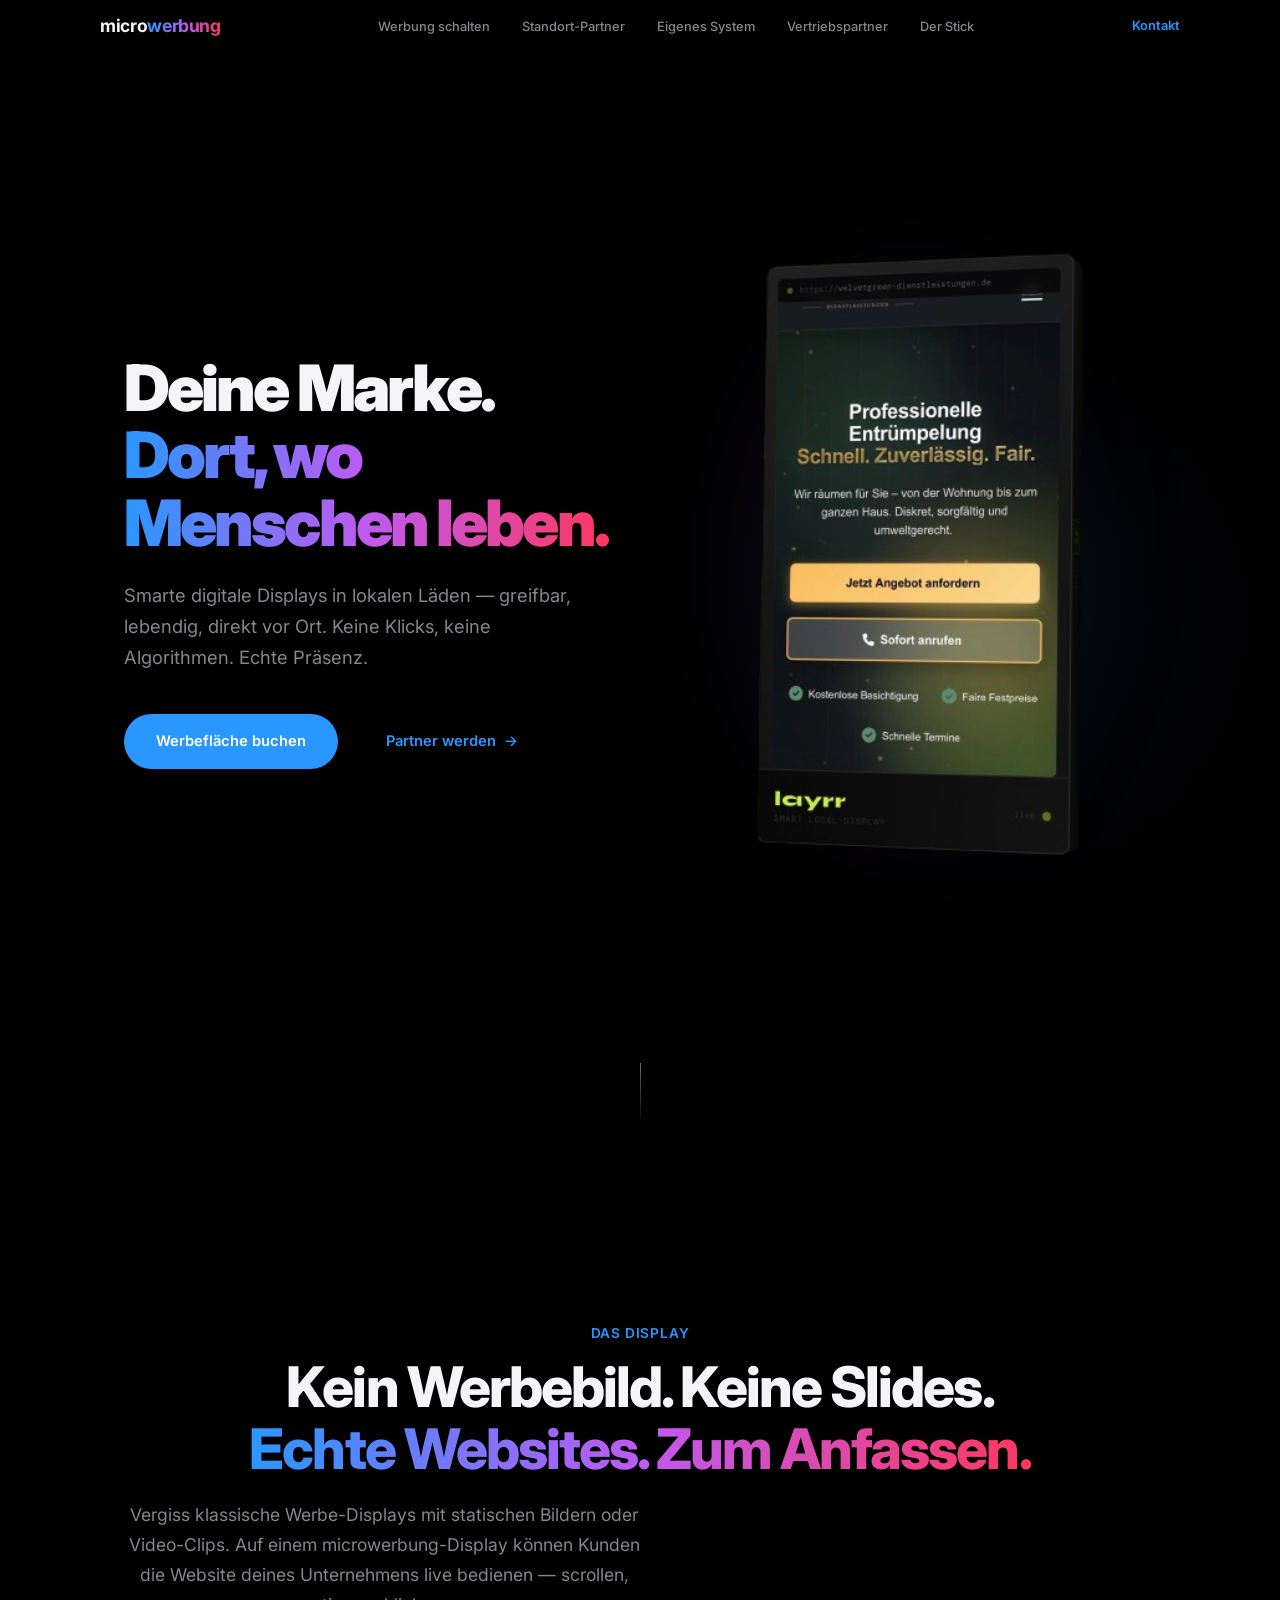
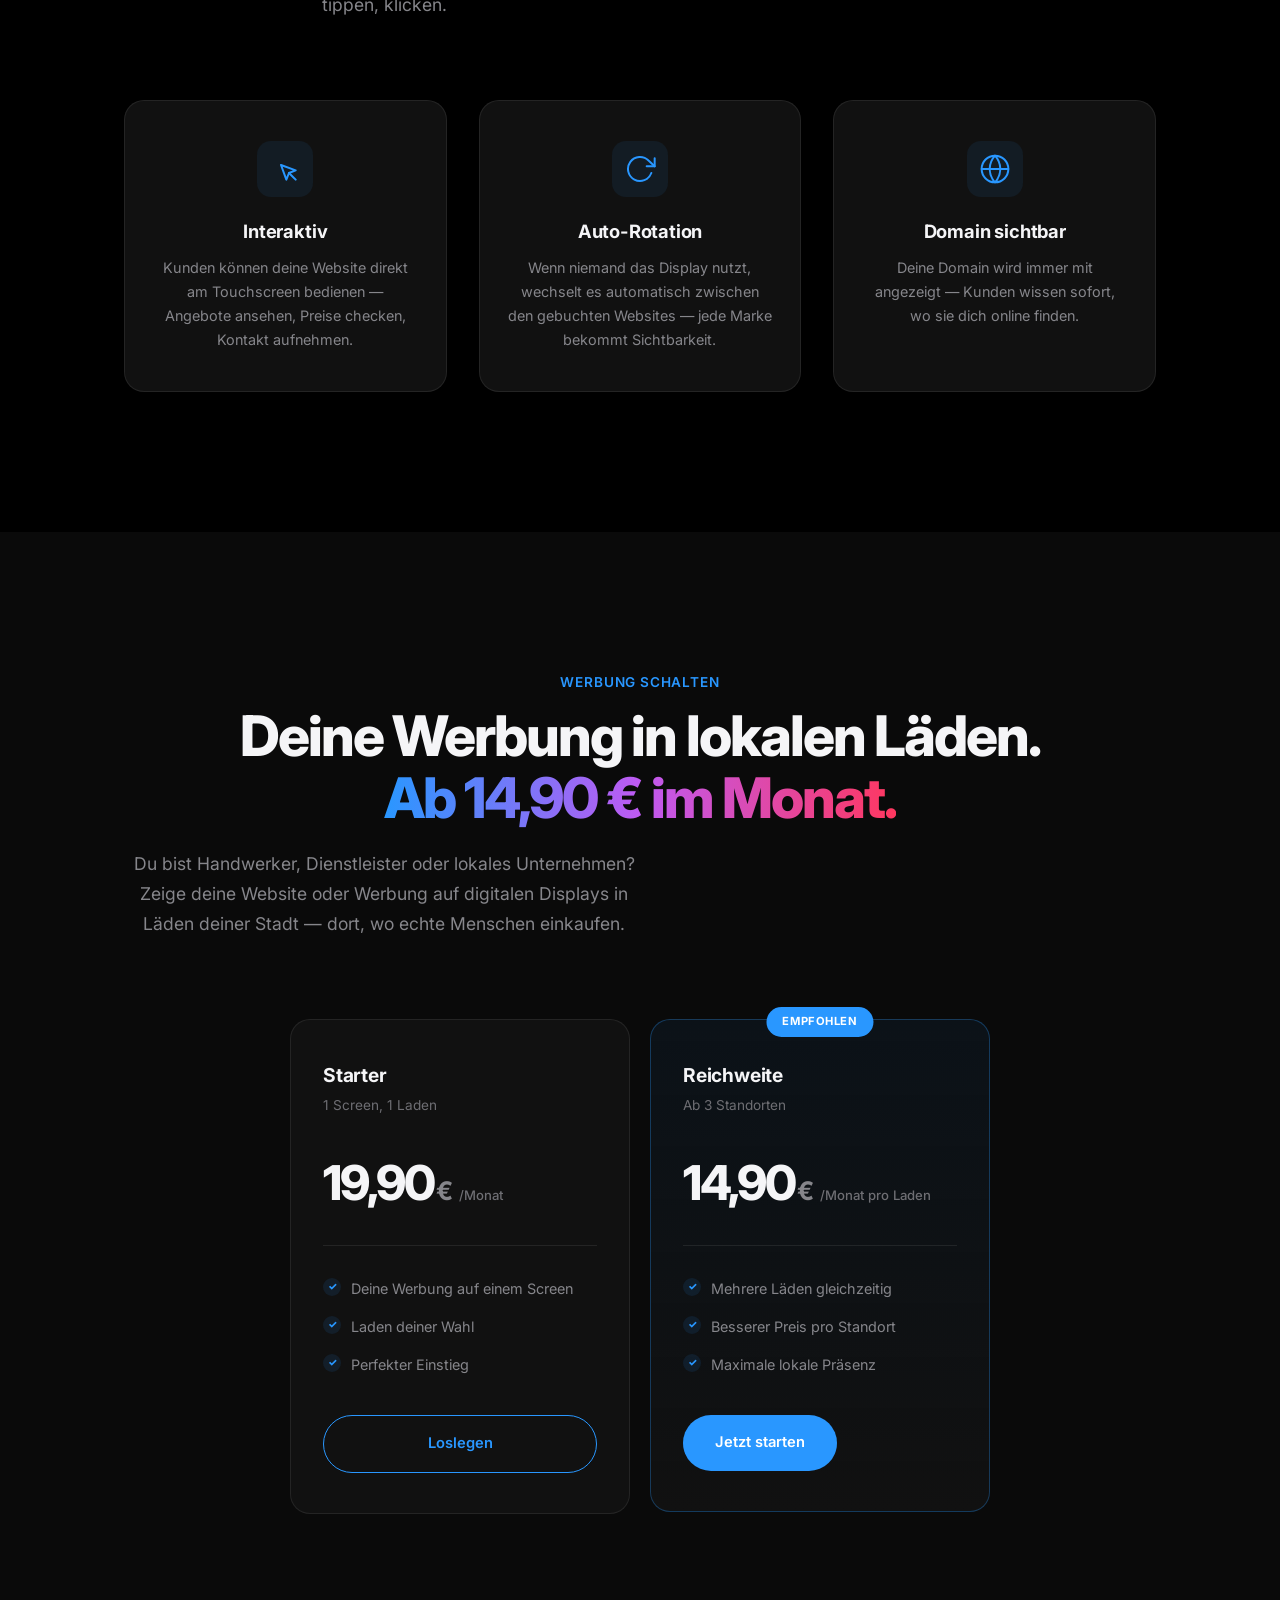
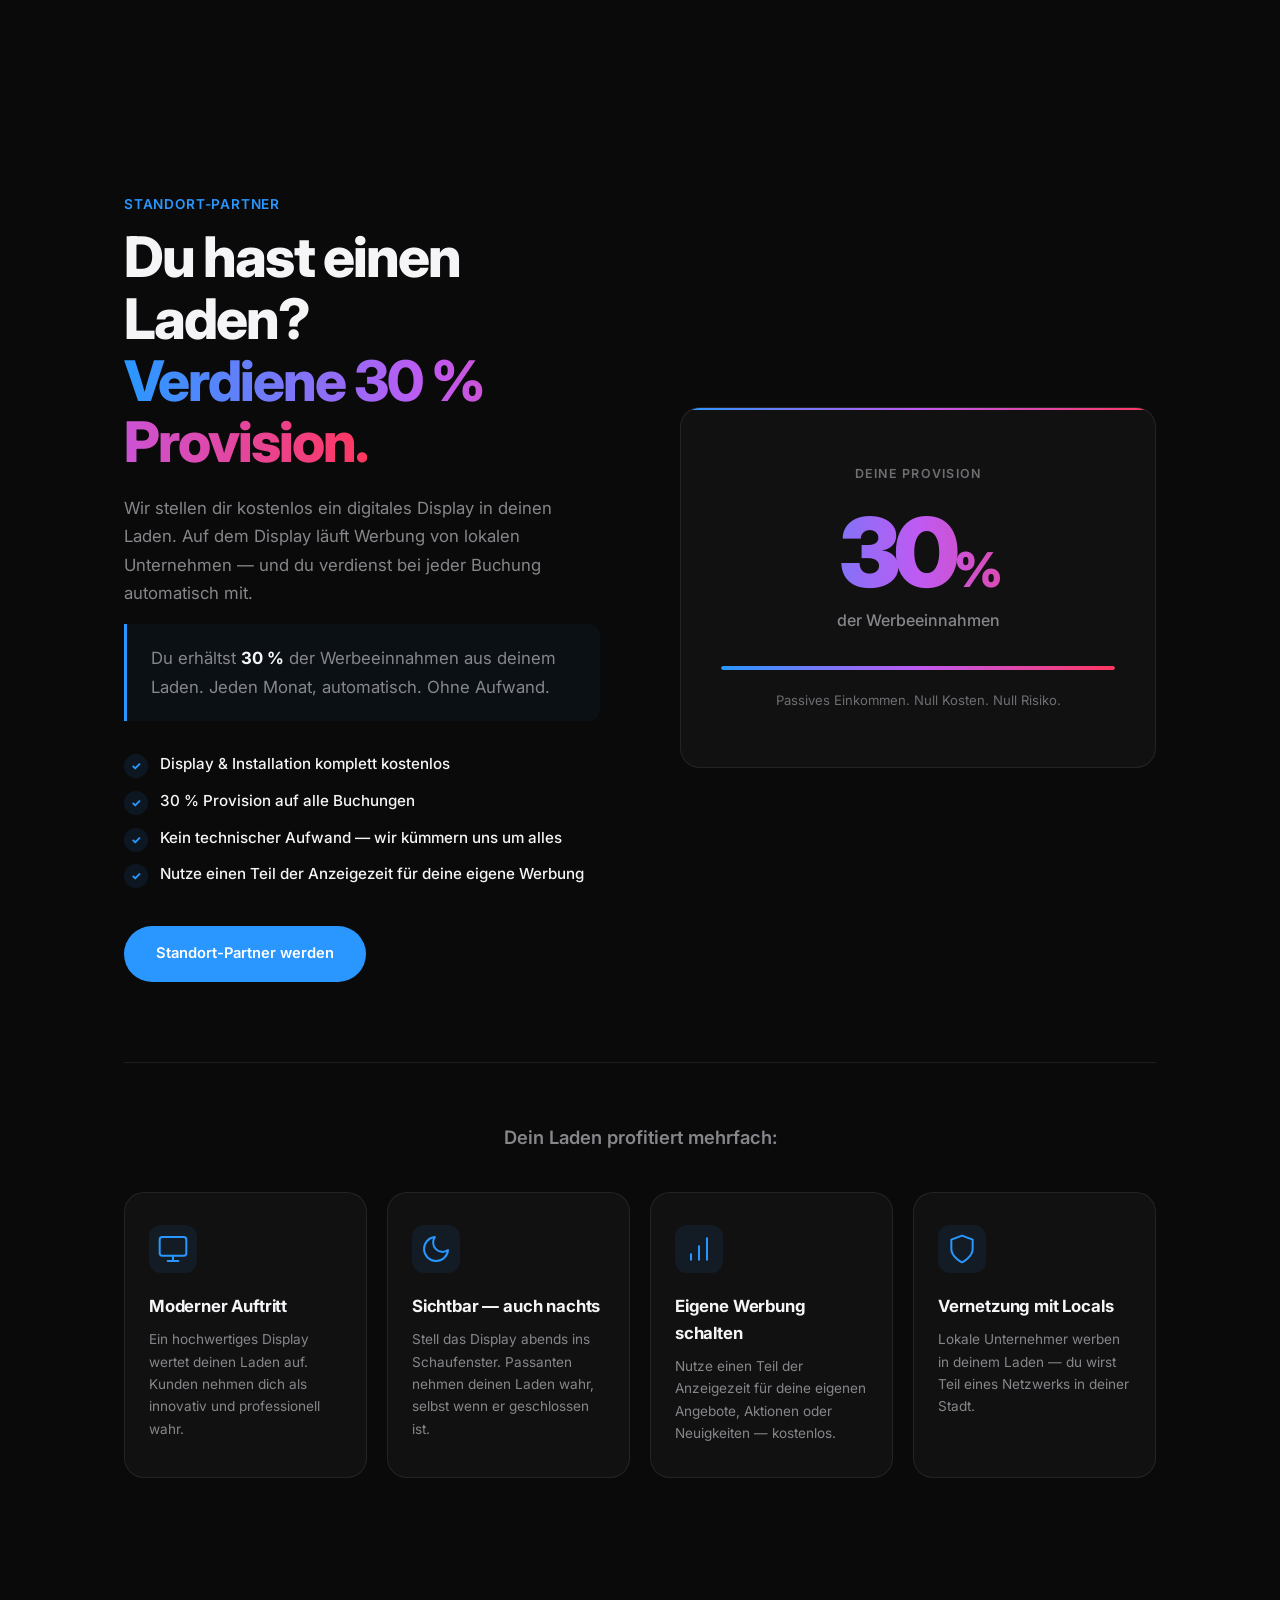
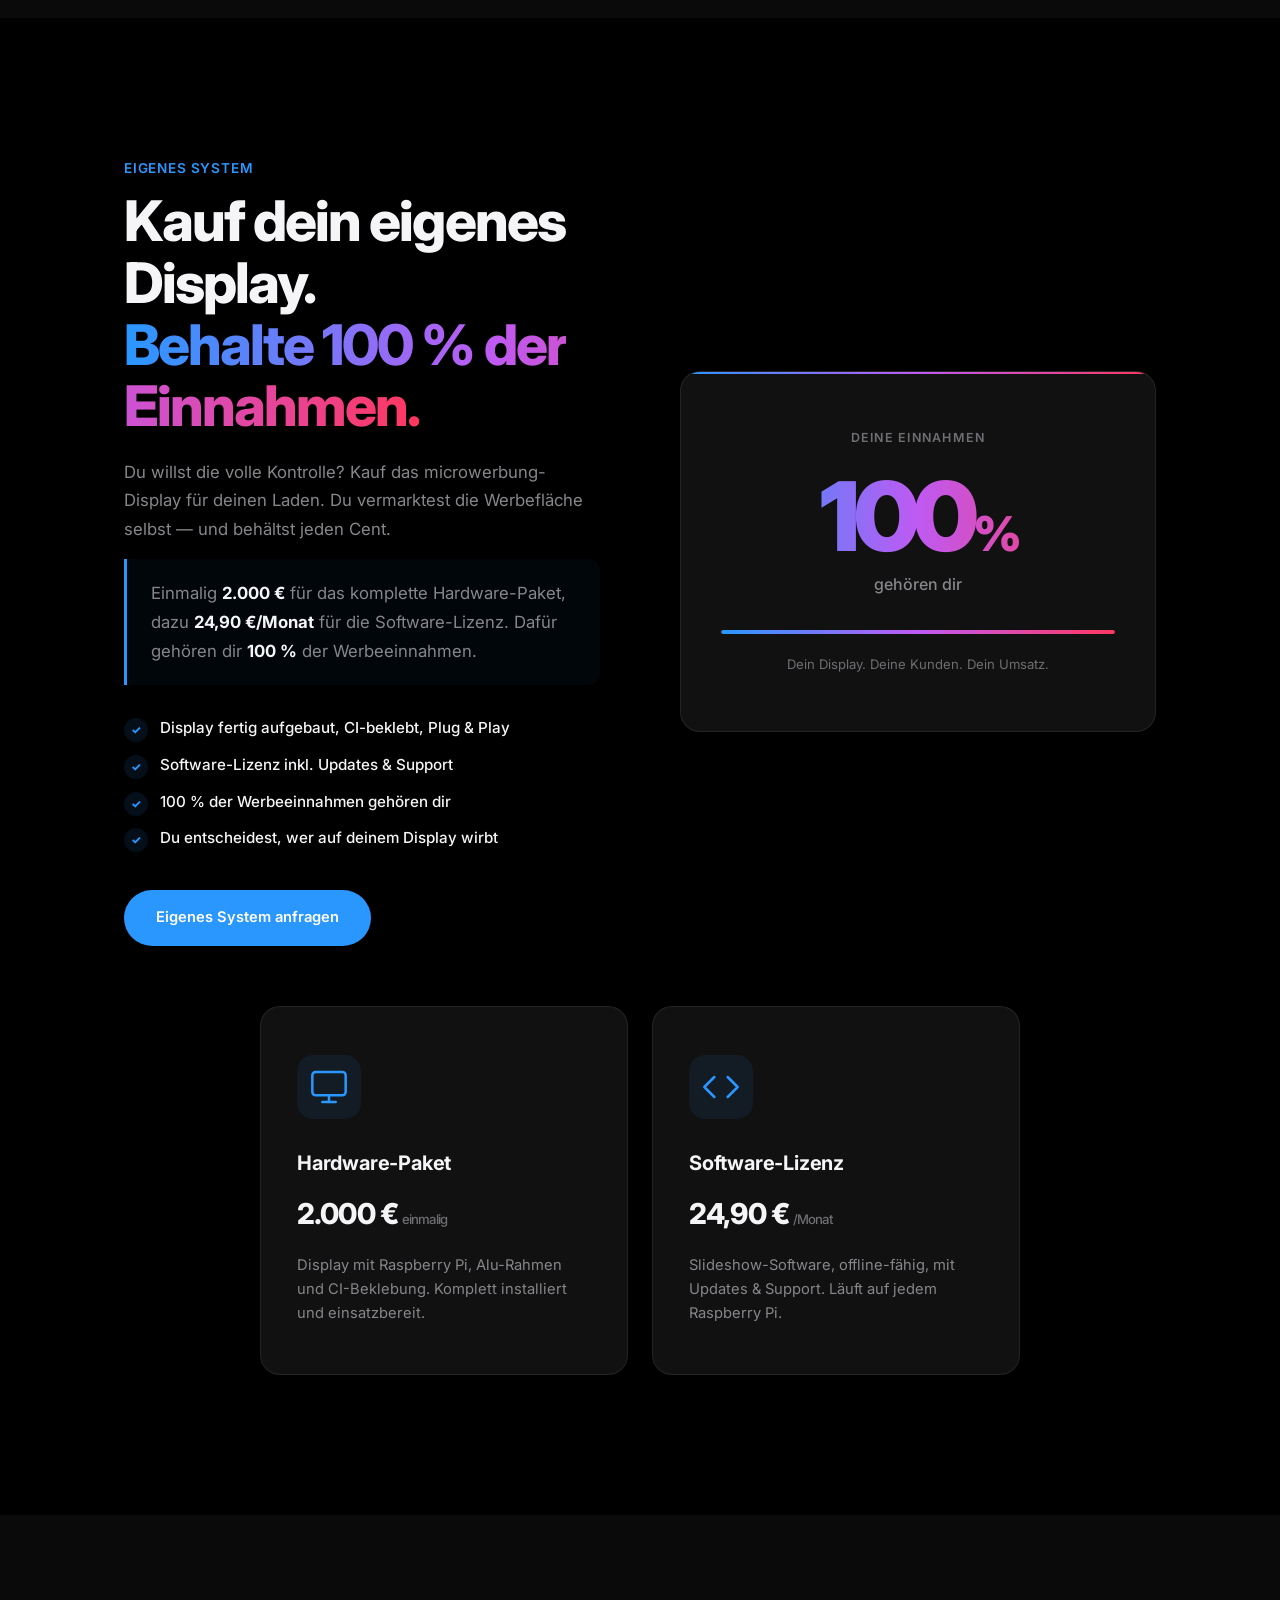
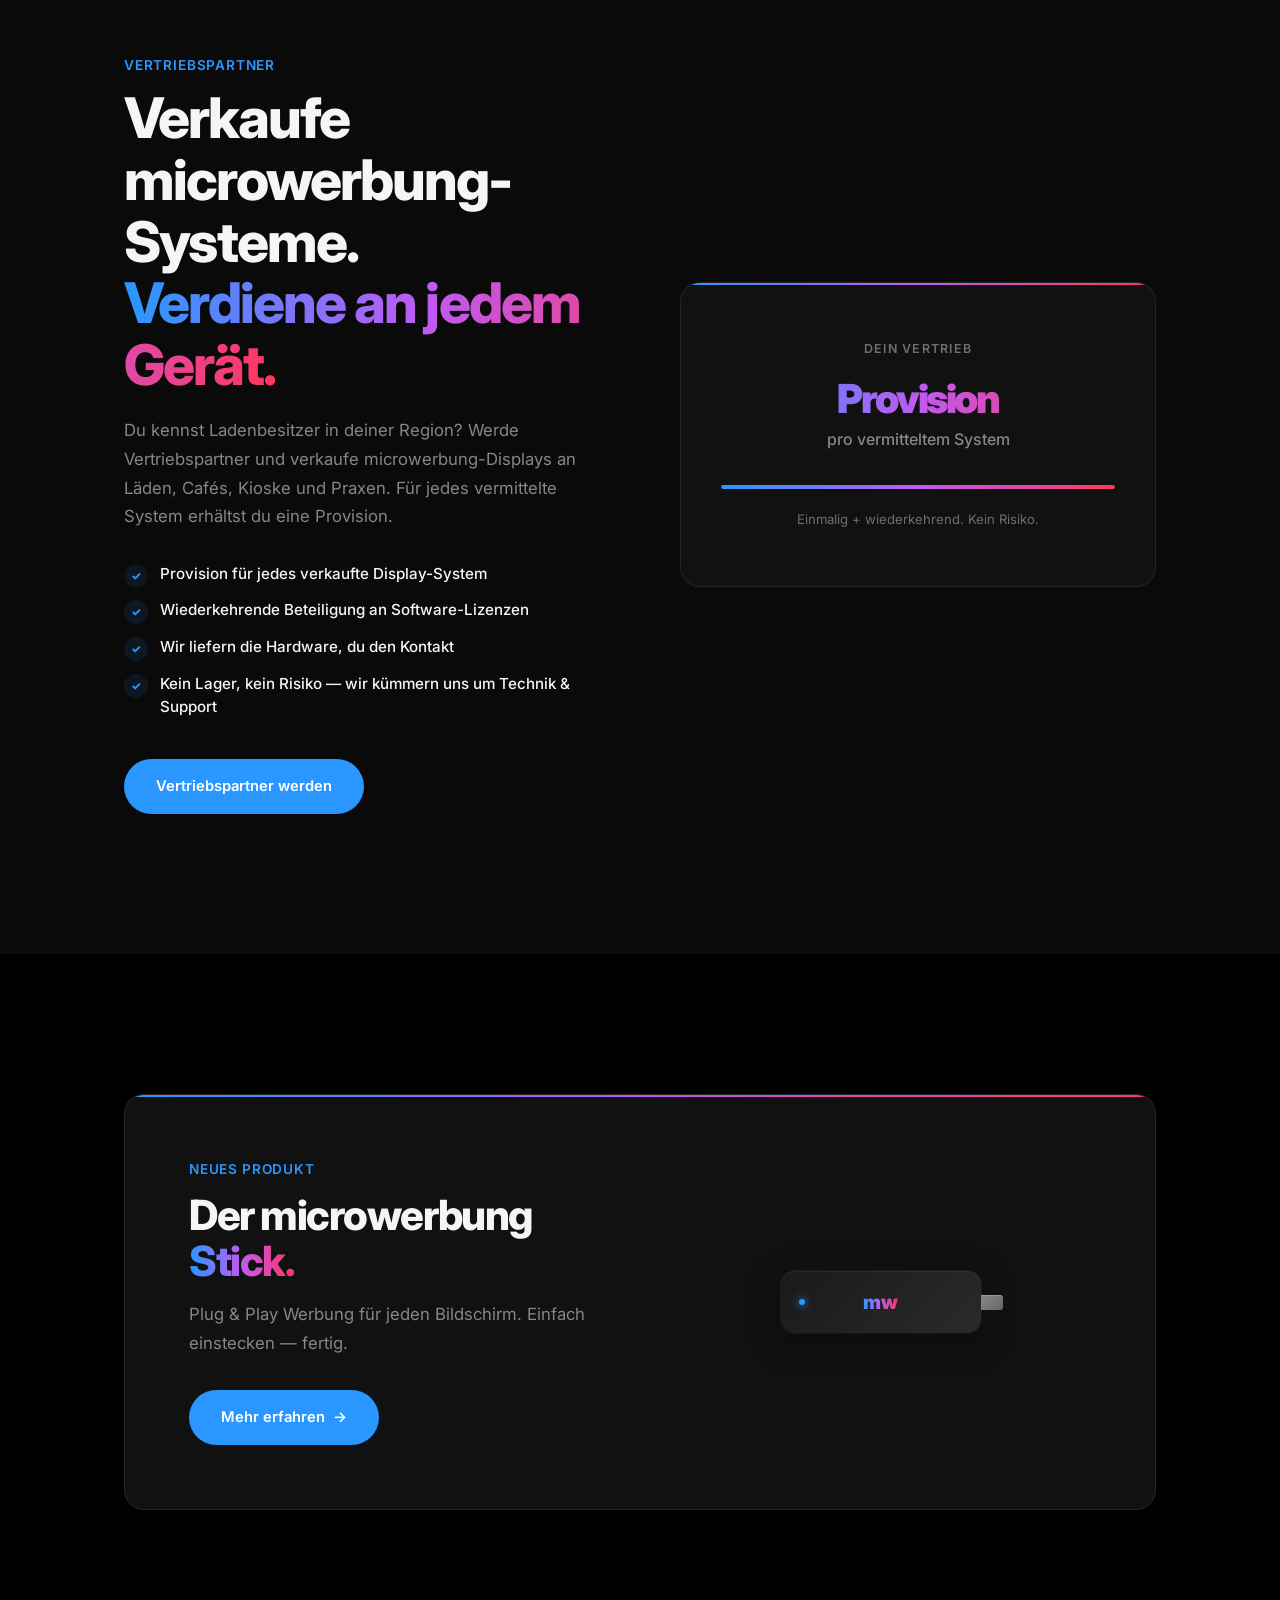
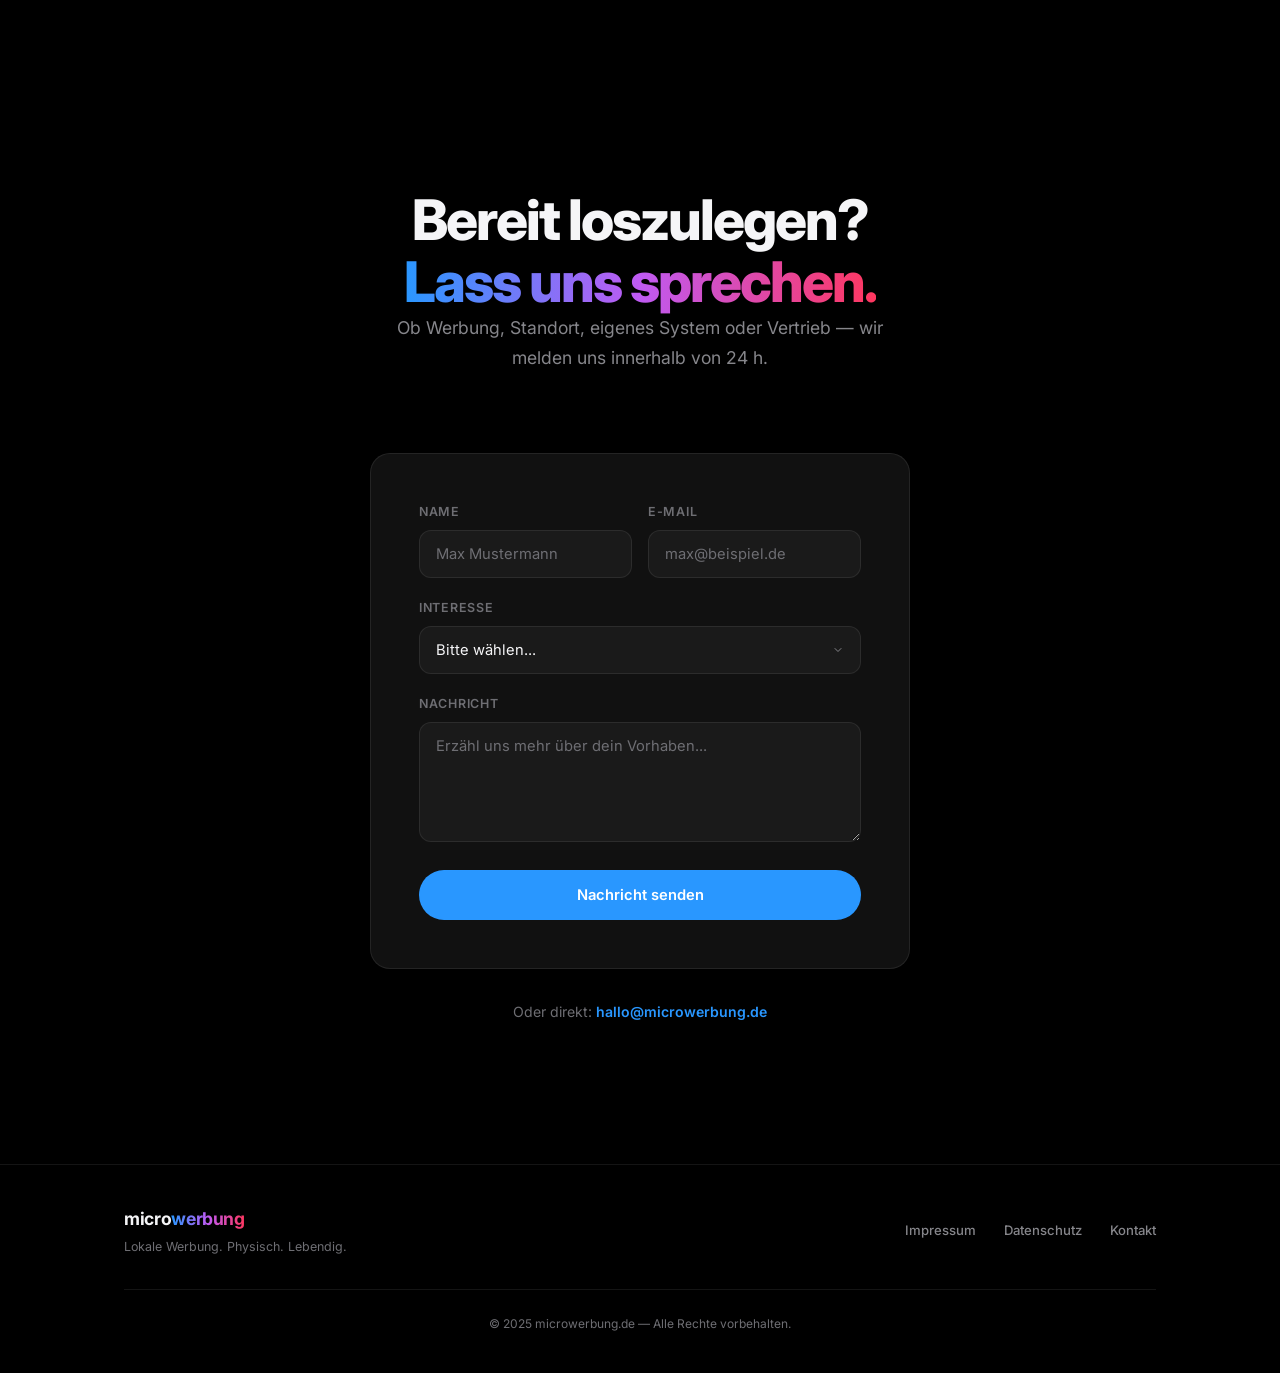
==== index.html @ 0333e568 "Stick-Unterseite und Teaser auf der Startseite - Neue stick.html Produktseite mit Hero, CSS-Mockup d" ====
<!DOCTYPE html>
<html lang="de">
<head>
<meta charset="UTF-8">
<meta name="viewport" content="width=device-width, initial-scale=1.0">
<title>microwerbung — Lokale Werbung. Physisch. Lebendig.</title>
<meta name="description" content="Smarte digitale Displays in lokalen Läden — deine Marke dort, wo echte Menschen einkaufen.">
<link rel="preconnect" href="https://fonts.googleapis.com">
<link rel="preconnect" href="https://fonts.gstatic.com" crossorigin>
<link href="https://fonts.googleapis.com/css2?family=Inter:wght@400;500;600;700;800;900&display=swap" rel="stylesheet">
<link rel="stylesheet" href="style.css">
</head>
<body>

<!-- Navigation -->
<nav>
<div class="nav-inner">
<a href="#" class="nav-logo">micro<span>werbung</span></a>
<ul class="nav-links">
<li><a href="#werbung">Werbung schalten</a></li>
<li><a href="#standort">Standort-Partner</a></li>
<li><a href="#eigenes-system">Eigenes System</a></li>
<li><a href="#vertrieb">Vertriebspartner</a></li>
<li><a href="/stick.html">Der Stick</a></li>
</ul>
<a href="#kontakt" class="nav-cta">Kontakt</a>
<button class="hamburger" onclick="document.querySelector('.mobile-menu').classList.toggle('open')" aria-label="Menü">
<span></span><span></span><span></span>
</button>
</div>
<div class="mobile-menu">
<a href="#werbung" onclick="this.parentElement.classList.remove('open')">Werbung schalten</a>
<a href="#standort" onclick="this.parentElement.classList.remove('open')">Standort-Partner</a>
<a href="#eigenes-system" onclick="this.parentElement.classList.remove('open')">Eigenes System</a>
<a href="#vertrieb" onclick="this.parentElement.classList.remove('open')">Vertriebspartner</a>
<a href="/stick.html" onclick="this.parentElement.classList.remove('open')">Der Stick</a>
<a href="#kontakt" onclick="this.parentElement.classList.remove('open')">Kontakt</a>
</div>
</nav>

<!-- Hero -->
<section class="hero" id="hero">
<div class="container">
<div class="hero-grid">
<div class="hero-content">
<h1 class="reveal">
<span class="hero-line">Deine Marke.</span>
<span class="hero-line gradient-text">Dort, wo Menschen leben.</span>
</h1>
<p class="hero-sub reveal" style="--delay:.15s">Smarte digitale Displays in lokalen Läden — greifbar, lebendig, direkt vor Ort. Keine Klicks, keine Algorithmen. Echte Präsenz.</p>
<div class="hero-ctas reveal" style="--delay:.3s">
<a href="#werbung" class="btn btn-primary">Werbefläche buchen</a>
<a href="#partner" class="btn btn-secondary">Partner werden <span class="arrow">&rarr;</span></a>
</div>
</div>
<div class="hero-image reveal" style="--delay:.2s">
<img src="IMG_0635.png" alt="microwerbung Display in einem Laden — digitale Werbung auf einem Bildschirm" loading="eager">
<div class="hero-image-glow"></div>
</div>
</div>
</div>
</section>

<!-- Scroll indicator -->
<div class="scroll-indicator reveal" style="--delay:.5s">
<div class="scroll-line"></div>
</div>

<!-- So funktioniert das Display -->
<section id="display">
<div class="container">
<div class="section-header reveal" style="text-align:center">
<p class="section-eyebrow">Das Display</p>
<h2>Kein Werbebild. Keine Slides.<br><span class="gradient-text">Echte Websites. Zum Anfassen.</span></h2>
<p class="section-desc">Vergiss klassische Werbe-Displays mit statischen Bildern oder Video-Clips. Auf einem microwerbung-Display können Kunden die Website deines Unternehmens live bedienen — scrollen, tippen, klicken.</p>
</div>
<div class="display-features">
<div class="display-feature reveal" style="--delay:.1s">
<div class="display-feature-icon">
<svg width="32" height="32" viewBox="0 0 24 24" fill="none" stroke="currentColor" stroke-width="1.5" stroke-linecap="round" stroke-linejoin="round"><path d="M15 15l-2 5L9 9l11 4-5 2z"/><path d="M15 15l5 5"/></svg>
</div>
<h3>Interaktiv</h3>
<p>Kunden können deine Website direkt am Touchscreen bedienen — Angebote ansehen, Preise checken, Kontakt aufnehmen.</p>
</div>
<div class="display-feature reveal" style="--delay:.2s">
<div class="display-feature-icon">
<svg width="32" height="32" viewBox="0 0 24 24" fill="none" stroke="currentColor" stroke-width="1.5" stroke-linecap="round" stroke-linejoin="round"><polyline points="23 4 23 10 17 10"/><path d="M20.49 15a9 9 0 1 1-2.12-9.36L23 10"/></svg>
</div>
<h3>Auto-Rotation</h3>
<p>Wenn niemand das Display nutzt, wechselt es automatisch zwischen den gebuchten Websites — jede Marke bekommt Sichtbarkeit.</p>
</div>
<div class="display-feature reveal" style="--delay:.3s">
<div class="display-feature-icon">
<svg width="32" height="32" viewBox="0 0 24 24" fill="none" stroke="currentColor" stroke-width="1.5" stroke-linecap="round" stroke-linejoin="round"><circle cx="12" cy="12" r="10"/><line x1="2" y1="12" x2="22" y2="12"/><path d="M12 2a15.3 15.3 0 0 1 4 10 15.3 15.3 0 0 1-4 10 15.3 15.3 0 0 1-4-10 15.3 15.3 0 0 1 4-10z"/></svg>
</div>
<h3>Domain sichtbar</h3>
<p>Deine Domain wird immer mit angezeigt — Kunden wissen sofort, wo sie dich online finden.</p>
</div>
</div>
</div>
</section>

<!-- Section 1: Werbung schalten (für lokale Unternehmen) -->
<section id="werbung" class="section-dark">
<div class="container">
<div class="section-header reveal" style="text-align:center">
<p class="section-eyebrow">Werbung schalten</p>
<h2>Deine Werbung in lokalen Läden.<br><span class="gradient-text">Ab 14,90 € im Monat.</span></h2>
<p class="section-desc">Du bist Handwerker, Dienstleister oder lokales Unternehmen? Zeige deine Website oder Werbung auf digitalen Displays in Läden deiner Stadt — dort, wo echte Menschen einkaufen.</p>
</div>
<div class="pricing-grid">
<div class="pricing-card reveal" style="--delay:.1s">
<div class="pricing-header">
<h3>Starter</h3>
<p class="pricing-desc">1 Screen, 1 Laden</p>
</div>
<div class="pricing-amount">
<span class="price">19,90</span>
<span class="currency">€</span>
<span class="period">/Monat</span>
</div>
<div class="pricing-divider"></div>
<ul class="pricing-features">
<li>Deine Werbung auf einem Screen</li>
<li>Laden deiner Wahl</li>
<li>Perfekter Einstieg</li>
</ul>
<a href="#kontakt" class="btn btn-outline">Loslegen</a>
</div>
<div class="pricing-card featured reveal" style="--delay:.2s">
<div class="pricing-badge">Empfohlen</div>
<div class="pricing-header">
<h3>Reichweite</h3>
<p class="pricing-desc">Ab 3 Standorten</p>
</div>
<div class="pricing-amount">
<span class="price">14,90</span>
<span class="currency">€</span>
<span class="period">/Monat pro Laden</span>
</div>
<div class="pricing-divider"></div>
<ul class="pricing-features">
<li>Mehrere Läden gleichzeitig</li>
<li>Besserer Preis pro Standort</li>
<li>Maximale lokale Präsenz</li>
</ul>
<a href="#kontakt" class="btn btn-primary">Jetzt starten</a>
</div>
</div>
</div>
</section>

<!-- Section 2: Standort-Partner (für Ladenbesitzer) -->
<section id="standort" class="section-dark">
<div class="container">
<div class="partner-layout">
<div class="partner-content reveal">
<p class="section-eyebrow">Standort-Partner</p>
<h2>Du hast einen Laden?<br><span class="gradient-text">Verdiene 30 % Provision.</span></h2>
<p class="partner-intro">Wir stellen dir kostenlos ein digitales Display in deinen Laden. Auf dem Display läuft Werbung von lokalen Unternehmen — und du verdienst bei jeder Buchung automatisch mit.</p>
<p class="partner-highlight">Du erhältst <strong>30 %</strong> der Werbeeinnahmen aus deinem Laden. Jeden Monat, automatisch. Ohne Aufwand.</p>
<ul class="check-list">
<li>Display & Installation komplett kostenlos</li>
<li>30 % Provision auf alle Buchungen</li>
<li>Kein technischer Aufwand — wir kümmern uns um alles</li>
<li>Nutze einen Teil der Anzeigezeit für deine eigene Werbung</li>
</ul>
<a href="#kontakt" class="btn btn-primary" style="margin-top:40px">Standort-Partner werden</a>
</div>
<div class="partner-visual reveal" style="--delay:.2s">
<div class="revenue-card">
<p class="revenue-eyebrow">Deine Provision</p>
<div class="revenue-number">30<span>%</span></div>
<p class="revenue-sub">der Werbeeinnahmen</p>
<div class="revenue-bar"><div class="revenue-fill" style="width:30%"></div></div>
<p class="revenue-note">Passives Einkommen. Null Kosten. Null Risiko.</p>
</div>
</div>
</div>
<div class="partner-benefits reveal" style="--delay:.3s">
<h3 class="partner-benefits-title">Dein Laden profitiert mehrfach:</h3>
<div class="benefits-grid">
<div class="benefit-card">
<div class="benefit-icon">
<svg width="32" height="32" viewBox="0 0 24 24" fill="none" stroke="currentColor" stroke-width="1.5" stroke-linecap="round" stroke-linejoin="round"><rect x="2" y="3" width="20" height="14" rx="2"/><line x1="8" y1="21" x2="16" y2="21"/><line x1="12" y1="17" x2="12" y2="21"/></svg>
</div>
<h3>Moderner Auftritt</h3>
<p>Ein hochwertiges Display wertet deinen Laden auf. Kunden nehmen dich als innovativ und professionell wahr.</p>
</div>
<div class="benefit-card">
<div class="benefit-icon">
<svg width="32" height="32" viewBox="0 0 24 24" fill="none" stroke="currentColor" stroke-width="1.5" stroke-linecap="round" stroke-linejoin="round"><path d="M21 12.79A9 9 0 1 1 11.21 3 7 7 0 0 0 21 12.79z"/></svg>
</div>
<h3>Sichtbar — auch nachts</h3>
<p>Stell das Display abends ins Schaufenster. Passanten nehmen deinen Laden wahr, selbst wenn er geschlossen ist.</p>
</div>
<div class="benefit-card">
<div class="benefit-icon">
<svg width="32" height="32" viewBox="0 0 24 24" fill="none" stroke="currentColor" stroke-width="1.5" stroke-linecap="round" stroke-linejoin="round"><path d="M12 20V10"/><path d="M18 20V4"/><path d="M6 20v-4"/></svg>
</div>
<h3>Eigene Werbung schalten</h3>
<p>Nutze einen Teil der Anzeigezeit für deine eigenen Angebote, Aktionen oder Neuigkeiten — kostenlos.</p>
</div>
<div class="benefit-card">
<div class="benefit-icon">
<svg width="32" height="32" viewBox="0 0 24 24" fill="none" stroke="currentColor" stroke-width="1.5" stroke-linecap="round" stroke-linejoin="round"><path d="M12 22s8-4 8-10V5l-8-3-8 3v7c0 6 8 10 8 10z"/></svg>
</div>
<h3>Vernetzung mit Locals</h3>
<p>Lokale Unternehmer werben in deinem Laden — du wirst Teil eines Netzwerks in deiner Stadt.</p>
</div>
</div>
</div>
</div>
</section>

<!-- Section 3: Eigenes System (Display kaufen, 100% Provision) -->
<section id="eigenes-system">
<div class="container">
<div class="partner-layout">
<div class="partner-content reveal">
<p class="section-eyebrow">Eigenes System</p>
<h2>Kauf dein eigenes Display.<br><span class="gradient-text">Behalte 100 % der Einnahmen.</span></h2>
<p class="partner-intro">Du willst die volle Kontrolle? Kauf das microwerbung-Display für deinen Laden. Du vermarktest die Werbefläche selbst — und behältst jeden Cent.</p>
<p class="partner-highlight">Einmalig <strong>2.000 €</strong> für das komplette Hardware-Paket, dazu <strong>24,90 €/Monat</strong> für die Software-Lizenz. Dafür gehören dir <strong>100 %</strong> der Werbeeinnahmen.</p>
<ul class="check-list">
<li>Display fertig aufgebaut, CI-beklebt, Plug & Play</li>
<li>Software-Lizenz inkl. Updates & Support</li>
<li>100 % der Werbeeinnahmen gehören dir</li>
<li>Du entscheidest, wer auf deinem Display wirbt</li>
</ul>
<a href="#kontakt" class="btn btn-primary" style="margin-top:40px">Eigenes System anfragen</a>
</div>
<div class="partner-visual reveal" style="--delay:.2s">
<div class="revenue-card">
<p class="revenue-eyebrow">Deine Einnahmen</p>
<div class="revenue-number">100<span>%</span></div>
<p class="revenue-sub">gehören dir</p>
<div class="revenue-bar"><div class="revenue-fill"></div></div>
<p class="revenue-note">Dein Display. Deine Kunden. Dein Umsatz.</p>
</div>
</div>
</div>
<div class="hw-grid reveal" style="--delay:.3s; margin-top:60px">
<div class="hw-card">
<div class="hw-icon">
<svg width="40" height="40" viewBox="0 0 24 24" fill="none" stroke="currentColor" stroke-width="1.5" stroke-linecap="round" stroke-linejoin="round">
<rect x="2" y="3" width="20" height="14" rx="2"/><line x1="8" y1="21" x2="16" y2="21"/><line x1="12" y1="17" x2="12" y2="21"/>
</svg>
</div>
<h3>Hardware-Paket</h3>
<div class="hw-price">2.000 €<span>einmalig</span></div>
<p>Display mit Raspberry Pi, Alu-Rahmen und CI-Beklebung. Komplett installiert und einsatzbereit.</p>
</div>
<div class="hw-card">
<div class="hw-icon">
<svg width="40" height="40" viewBox="0 0 24 24" fill="none" stroke="currentColor" stroke-width="1.5" stroke-linecap="round" stroke-linejoin="round">
<polyline points="16 18 22 12 16 6"/><polyline points="8 6 2 12 8 18"/>
</svg>
</div>
<h3>Software-Lizenz</h3>
<div class="hw-price">24,90 €<span>/Monat</span></div>
<p>Slideshow-Software, offline-fähig, mit Updates & Support. Läuft auf jedem Raspberry Pi.</p>
</div>
</div>
</div>
</section>

<!-- Section 4: Vertriebspartner -->
<section id="vertrieb" class="section-dark">
<div class="container">
<div class="partner-layout">
<div class="partner-content reveal">
<p class="section-eyebrow">Vertriebspartner</p>
<h2>Verkaufe microwerbung-Systeme.<br><span class="gradient-text">Verdiene an jedem Gerät.</span></h2>
<p class="partner-intro">Du kennst Ladenbesitzer in deiner Region? Werde Vertriebspartner und verkaufe microwerbung-Displays an Läden, Cafés, Kioske und Praxen. Für jedes vermittelte System erhältst du eine Provision.</p>
<ul class="check-list">
<li>Provision für jedes verkaufte Display-System</li>
<li>Wiederkehrende Beteiligung an Software-Lizenzen</li>
<li>Wir liefern die Hardware, du den Kontakt</li>
<li>Kein Lager, kein Risiko — wir kümmern uns um Technik & Support</li>
</ul>
<a href="#kontakt" class="btn btn-primary" style="margin-top:40px">Vertriebspartner werden</a>
</div>
<div class="partner-visual reveal" style="--delay:.2s">
<div class="revenue-card">
<p class="revenue-eyebrow">Dein Vertrieb</p>
<div class="revenue-number" style="font-size:2.5rem">Provision</div>
<p class="revenue-sub">pro vermitteltem System</p>
<div class="revenue-bar"><div class="revenue-fill"></div></div>
<p class="revenue-note">Einmalig + wiederkehrend. Kein Risiko.</p>
</div>
</div>
</div>
</div>
</section>

<!-- Stick Teaser -->
<section id="stick-teaser">
<div class="container">
<div class="stick-teaser-card reveal">
<div class="stick-teaser-content">
<p class="section-eyebrow">Neues Produkt</p>
<h2>Der microwerbung <span class="gradient-text">Stick.</span></h2>
<p class="stick-teaser-desc">Plug & Play Werbung für jeden Bildschirm. Einfach einstecken — fertig.</p>
<a href="/stick.html" class="btn btn-primary">Mehr erfahren <span class="arrow">&rarr;</span></a>
</div>
<div class="stick-teaser-visual">
<div class="stick-teaser-device">
<div class="stick-teaser-body">
<div class="stick-teaser-connector"></div>
<div class="stick-teaser-label">mw</div>
<div class="stick-teaser-led"></div>
</div>
</div>
</div>
</div>
</div>
</section>

<!-- Kontakt -->
<section id="kontakt">
<div class="container">
<div class="section-header reveal" style="text-align:center">
<h2>Bereit loszulegen?<br><span class="gradient-text">Lass uns sprechen.</span></h2>
<p class="section-desc" style="margin:0 auto">Ob Werbung, Standort, eigenes System oder Vertrieb — wir melden uns innerhalb von 24 h.</p>
</div>
<form class="contact-form reveal" action="https://formspree.io/f/YOUR_FORM_ID" method="POST">
<div class="form-row">
<div class="form-group">
<label for="name">Name</label>
<input type="text" id="name" name="name" placeholder="Max Mustermann" required>
</div>
<div class="form-group">
<label for="email">E-Mail</label>
<input type="email" id="email" name="email" placeholder="max@beispiel.de" required>
</div>
</div>
<div class="form-group">
<label for="interesse">Interesse</label>
<select id="interesse" name="interesse" required>
<option value="" disabled selected>Bitte wählen...</option>
<option value="werbung">Werbung schalten</option>
<option value="standort">Standort-Partner werden</option>
<option value="eigenes-system">Eigenes System kaufen</option>
<option value="vertrieb">Vertriebspartner werden</option>
</select>
</div>
<div class="form-group">
<label for="nachricht">Nachricht</label>
<textarea id="nachricht" name="nachricht" placeholder="Erzähl uns mehr über dein Vorhaben..."></textarea>
</div>
<button type="submit" class="btn btn-primary btn-full">Nachricht senden</button>
</form>
<p class="contact-alt reveal">Oder direkt: <a href="mailto:hallo@microwerbung.de">hallo@microwerbung.de</a></p>
</div>
</section>

<!-- Footer -->
<footer>
<div class="container">
<div class="footer-inner">
<div class="footer-brand">
<a href="#" class="nav-logo">micro<span>werbung</span></a>
<p>Lokale Werbung. Physisch. Lebendig.</p>
</div>
<div class="footer-links">
<a href="#">Impressum</a>
<a href="#">Datenschutz</a>
<a href="mailto:hallo@microwerbung.de">Kontakt</a>
</div>
</div>
<div class="footer-bottom">
<p>&copy; 2025 microwerbung.de — Alle Rechte vorbehalten.</p>
</div>
</div>
</footer>

<script>
// Scroll-triggered reveal animations
const observer = new IntersectionObserver((entries) => {
  entries.forEach(entry => {
    if (entry.isIntersecting) {
      entry.target.classList.add('visible');
    }
  });
}, { threshold: 0.08, rootMargin: '0px 0px -60px 0px' });

document.querySelectorAll('.reveal').forEach(el => observer.observe(el));

// Smooth scroll for anchor links
document.querySelectorAll('a[href^="#"]').forEach(a => {
  a.addEventListener('click', e => {
    const target = document.querySelector(a.getAttribute('href'));
    if (target) {
      e.preventDefault();
      target.scrollIntoView({ behavior: 'smooth' });
      document.querySelector('.mobile-menu')?.classList.remove('open');
    }
  });
});

// Nav blur on scroll
const nav = document.querySelector('nav');
window.addEventListener('scroll', () => {
  nav.classList.toggle('scrolled', window.scrollY > 50);
});

// Parallax hero text on scroll
window.addEventListener('scroll', () => {
  const scrolled = window.scrollY;
  const hero = document.querySelector('.hero');
  if (hero && scrolled < window.innerHeight) {
    hero.style.setProperty('--scroll', scrolled + 'px');
  }
});
</script>

</body>
</html>
---- style.css ----
/* ═══════════════════════════════════════════
   microwerbung — Apple-inspired Design
   Clean. Precise. Premium.
   ═══════════════════════════════════════════ */

*, *::before, *::after { margin: 0; padding: 0; box-sizing: border-box; }

:root {
  --bg: #000000;
  --bg-alt: #0a0a0a;
  --bg-card: #111111;
  --text: #f5f5f7;
  --text-secondary: #86868b;
  --text-tertiary: #6e6e73;
  --border: rgba(255,255,255,.08);
  --border-hover: rgba(255,255,255,.16);

  --blue: #2997ff;
  --purple: #bf5af2;
  --pink: #ff375f;
  --gradient: linear-gradient(90deg, #2997ff, #bf5af2, #ff375f);

  --font: 'Inter', -apple-system, BlinkMacSystemFont, 'Segoe UI', sans-serif;
  --radius: 20px;
  --radius-sm: 12px;
  --ease: cubic-bezier(.25,.1,.25,1);
  --ease-spring: cubic-bezier(.34,1.56,.64,1);
}

html { scroll-behavior: smooth; }
body {
  background: var(--bg);
  color: var(--text);
  font-family: var(--font);
  font-size: 17px;
  line-height: 1.6;
  overflow-x: hidden;
  -webkit-font-smoothing: antialiased;
  -moz-osx-font-smoothing: grayscale;
}

::selection { background: var(--blue); color: #fff; }

.container { max-width: 1080px; margin: 0 auto; padding: 0 24px; }

/* ═══ Reveal Animations ═══ */
.reveal {
  opacity: 0;
  transform: translateY(30px);
  transition:
    opacity .8s var(--ease),
    transform .8s var(--ease);
  transition-delay: var(--delay, 0s);
}
.reveal.visible {
  opacity: 1;
  transform: translateY(0);
}

/* ═══ Gradient Text ═══ */
.gradient-text {
  background: var(--gradient);
  -webkit-background-clip: text;
  -webkit-text-fill-color: transparent;
  background-clip: text;
}

/* ═══ Navigation ═══ */
nav {
  position: fixed; top: 0; left: 0; right: 0; z-index: 100;
  padding: 0 24px;
  transition: all .4s var(--ease);
}
nav.scrolled {
  background: rgba(0,0,0,.72);
  backdrop-filter: saturate(180%) blur(20px);
  -webkit-backdrop-filter: saturate(180%) blur(20px);
  border-bottom: 1px solid var(--border);
}
.nav-inner {
  max-width: 1080px; margin: 0 auto;
  height: 52px;
  display: flex; align-items: center; justify-content: space-between;
}
.nav-logo {
  font-weight: 700; font-size: 1.1rem;
  color: var(--text); text-decoration: none;
  letter-spacing: -.02em;
}
.nav-logo span {
  background: var(--gradient);
  -webkit-background-clip: text;
  -webkit-text-fill-color: transparent;
  background-clip: text;
}
.nav-links { display: flex; gap: 32px; list-style: none; }
.nav-links a {
  font-size: .8rem; color: var(--text-secondary);
  text-decoration: none; font-weight: 500;
  transition: color .3s;
}
.nav-links a:hover { color: var(--text); }
.nav-cta {
  font-size: .8rem; font-weight: 600;
  color: var(--blue); text-decoration: none;
  transition: opacity .3s;
}
.nav-cta:hover { opacity: .8; }

.hamburger { display: none; background: none; border: none; cursor: pointer; padding: 4px; }
.hamburger span {
  display: block; width: 18px; height: 1.5px;
  background: var(--text-secondary); margin: 4px 0;
  border-radius: 2px; transition: all .3s;
}

.mobile-menu {
  display: none; position: fixed; top: 52px; left: 0; right: 0;
  background: rgba(0,0,0,.92);
  backdrop-filter: saturate(180%) blur(20px);
  -webkit-backdrop-filter: saturate(180%) blur(20px);
  border-bottom: 1px solid var(--border);
  padding: 8px 24px 16px;
}
.mobile-menu.open { display: block; }
.mobile-menu a {
  display: block; font-size: .92rem; font-weight: 500;
  color: var(--text-secondary); text-decoration: none; padding: 14px 0;
  border-bottom: 1px solid var(--border);
}
.mobile-menu a:last-child { border: none; }

/* ═══ Buttons ═══ */
.btn {
  display: inline-flex; align-items: center; gap: 8px;
  font-family: var(--font); font-weight: 600; font-size: .92rem;
  padding: 16px 32px; border-radius: 980px;
  text-decoration: none; cursor: pointer; border: none;
  transition: all .4s var(--ease);
}
.btn-primary {
  background: var(--blue); color: #fff;
}
.btn-primary:hover {
  background: #0077ed;
  transform: scale(1.02);
}
.btn-secondary {
  background: transparent; color: var(--blue);
}
.btn-secondary:hover {
  color: #6cb6ff;
}
.btn-secondary .arrow {
  transition: transform .3s var(--ease);
}
.btn-secondary:hover .arrow {
  transform: translateX(4px);
}
.btn-outline {
  background: transparent; color: var(--blue);
  border: 1px solid var(--blue);
  width: 100%; justify-content: center;
}
.btn-outline:hover {
  background: var(--blue); color: #fff;
}
.btn-full {
  width: 100%; justify-content: center;
}

/* ═══ Hero ═══ */
.hero {
  padding: 160px 0 100px;
  position: relative;
  overflow: hidden;
}
.hero::before {
  content: '';
  position: absolute;
  top: 30%; right: 0;
  width: 600px; height: 600px;
  background: radial-gradient(ellipse, rgba(41,151,255,.06) 0%, transparent 70%);
  pointer-events: none;
}
.hero-grid {
  display: grid;
  grid-template-columns: 1fr 1fr;
  gap: 60px;
  align-items: center;
}
.hero-content {
  text-align: left;
}
.hero h1 {
  font-weight: 900;
  font-size: clamp(2.8rem, 5vw, 4.5rem);
  line-height: 1.05;
  letter-spacing: -.045em;
  margin-bottom: 24px;
}
.hero-line {
  display: block;
}
.hero-sub {
  color: var(--text-secondary);
  font-size: clamp(1rem, 1.5vw, 1.15rem);
  line-height: 1.7;
  max-width: 480px;
  margin-bottom: 40px;
}
.hero-ctas {
  display: flex; gap: 16px;
  flex-wrap: wrap;
}

/* Hero Product Image */
.hero-image {
  position: relative;
  display: flex;
  justify-content: center;
  align-items: center;
}
.hero-image img {
  width: 100%;
  max-width: 480px;
  height: auto;
  border-radius: 16px;
  position: relative;
  z-index: 1;
}
.hero-image-glow {
  position: absolute;
  top: 50%; left: 50%;
  width: 80%; height: 80%;
  transform: translate(-50%, -50%);
  background: radial-gradient(ellipse, rgba(41,151,255,.12) 0%, rgba(191,90,242,.06) 50%, transparent 70%);
  filter: blur(60px);
  pointer-events: none;
  z-index: 0;
}

/* Scroll indicator */
.scroll-indicator {
  display: flex; justify-content: center;
  padding-bottom: 60px;
}
.scroll-line {
  width: 1px; height: 60px;
  background: linear-gradient(to bottom, var(--text-tertiary), transparent);
  animation: scrollPulse 2s ease-in-out infinite;
}
@keyframes scrollPulse {
  0%, 100% { opacity: .4; transform: scaleY(1); }
  50% { opacity: 1; transform: scaleY(1.3); transform-origin: top; }
}

/* ═══ Sections ═══ */
section { position: relative; padding: 140px 0; }

.section-dark { background: var(--bg-alt); }

.section-header { margin-bottom: 80px; }
.section-header h2, .partner-content h2 {
  font-weight: 800;
  font-size: clamp(2.2rem, 4.5vw, 3.5rem);
  line-height: 1.1;
  letter-spacing: -.035em;
}

.section-eyebrow {
  font-size: .85rem; font-weight: 600;
  color: var(--blue);
  text-transform: uppercase;
  letter-spacing: .06em;
  margin-bottom: 12px;
}

.section-desc {
  color: var(--text-secondary);
  font-size: 1.1rem;
  max-width: 520px;
  margin-top: 20px;
  line-height: 1.7;
}

/* ═══ Konzept ═══ */
.konzept-grid {
  display: flex;
  align-items: stretch;
  gap: 0;
  justify-content: center;
}
.konzept-card {
  flex: 1;
  max-width: 320px;
  padding: 48px 36px;
  border-radius: var(--radius);
  background: var(--bg-card);
  border: 1px solid var(--border);
  transition: all .5s var(--ease);
  text-align: center;
}
.konzept-card:hover {
  border-color: var(--border-hover);
  transform: translateY(-4px);
}
.konzept-icon {
  width: 64px; height: 64px;
  border-radius: 16px;
  background: rgba(41,151,255,.08);
  display: flex; align-items: center; justify-content: center;
  margin: 0 auto 16px;
  color: var(--blue);
}
.konzept-label {
  font-size: .7rem; font-weight: 700;
  text-transform: uppercase;
  letter-spacing: .1em;
  color: var(--blue);
  margin-bottom: 12px;
}
.konzept-card h3 {
  font-size: 1.2rem; font-weight: 700;
  margin-bottom: 12px;
  letter-spacing: -.02em;
}
.konzept-card p {
  color: var(--text-secondary);
  font-size: .9rem;
  line-height: 1.65;
}
.konzept-arrow {
  display: flex;
  align-items: center;
  justify-content: center;
  padding: 0 12px;
  color: var(--text-tertiary);
}

/* ═══ Display Features ═══ */
.display-features {
  display: grid;
  grid-template-columns: repeat(3, 1fr);
  gap: 32px;
}
.display-feature {
  text-align: center;
  padding: 40px 28px;
  border-radius: var(--radius);
  background: var(--bg-card);
  border: 1px solid var(--border);
  transition: all .5s var(--ease);
}
.display-feature:hover {
  border-color: var(--border-hover);
  transform: translateY(-4px);
}
.display-feature-icon {
  width: 56px; height: 56px;
  border-radius: 14px;
  background: rgba(41,151,255,.08);
  display: flex; align-items: center; justify-content: center;
  margin: 0 auto 20px;
  color: var(--blue);
}
.display-feature h3 {
  font-size: 1.15rem; font-weight: 700;
  margin-bottom: 10px;
  letter-spacing: -.01em;
}
.display-feature p {
  color: var(--text-secondary);
  font-size: .9rem;
  line-height: 1.65;
}

/* ═══ Pricing ═══ */
.pricing-grid {
  display: grid;
  grid-template-columns: repeat(2, 1fr);
  gap: 20px;
  align-items: start;
  max-width: 700px;
  margin: 0 auto;
}
.pricing-card {
  background: var(--bg-card);
  border: 1px solid var(--border);
  border-radius: var(--radius);
  padding: 40px 32px;
  position: relative;
  transition: all .5s var(--ease);
}
.pricing-card:hover {
  border-color: var(--border-hover);
  transform: translateY(-4px);
}
.pricing-card.featured {
  border-color: rgba(41,151,255,.3);
  background: linear-gradient(180deg, rgba(41,151,255,.06) 0%, var(--bg-card) 100%);
}
.pricing-badge {
  position: absolute; top: -13px; left: 50%;
  transform: translateX(-50%);
  background: var(--blue); color: #fff;
  font-size: .7rem; font-weight: 700;
  letter-spacing: .05em; text-transform: uppercase;
  padding: 6px 16px; border-radius: 980px;
  white-space: nowrap;
}
.pricing-header h3 {
  font-size: 1.2rem; font-weight: 700;
  letter-spacing: -.01em;
}
.pricing-desc {
  font-size: .85rem; color: var(--text-tertiary);
  margin-top: 4px;
}
.pricing-amount {
  margin: 28px 0 4px;
  display: flex; align-items: baseline; gap: 2px;
}
.pricing-amount .price {
  font-size: 3rem; font-weight: 800;
  letter-spacing: -.04em;
}
.pricing-amount .currency {
  font-size: 1.6rem; font-weight: 700;
  color: var(--text-secondary);
}
.pricing-amount .period {
  font-size: .82rem; font-weight: 500;
  color: var(--text-tertiary);
  margin-left: 4px;
}
.pricing-addon {
  font-size: .85rem; font-weight: 600;
  color: var(--blue);
  margin-bottom: 4px;
}
.pricing-divider {
  height: 1px; background: var(--border);
  margin: 24px 0;
}
.pricing-features {
  list-style: none;
  margin-bottom: 32px;
}
.pricing-features li {
  font-size: .9rem;
  color: var(--text-secondary);
  padding: 8px 0 8px 28px;
  position: relative;
  line-height: 1.5;
}
.pricing-features li::before {
  content: '✓';
  position: absolute; left: 0; top: 8px;
  width: 18px; height: 18px;
  border-radius: 50%;
  background: rgba(41,151,255,.1);
  font-size: .65rem; font-weight: 800;
  color: var(--blue);
  text-align: center;
  line-height: 18px;
}

/* ═══ Partner ═══ */
.partner-layout {
  display: grid;
  grid-template-columns: 1fr 1fr;
  gap: 80px;
  align-items: center;
}
.partner-intro {
  color: var(--text-secondary);
  font-size: 1.05rem;
  line-height: 1.7;
  margin-top: 20px;
}
.partner-highlight {
  color: var(--text-secondary);
  font-size: 1.05rem;
  line-height: 1.7;
  margin-top: 16px;
  padding: 20px 24px;
  background: rgba(41,151,255,.04);
  border-left: 3px solid var(--blue);
  border-radius: 0 var(--radius-sm) var(--radius-sm) 0;
}
.partner-highlight strong {
  color: var(--text);
}

.check-list {
  list-style: none;
  margin-top: 32px;
  display: flex; flex-direction: column; gap: 14px;
}
.check-list li {
  font-size: .95rem; font-weight: 500;
  color: var(--text);
  padding-left: 36px;
  position: relative;
  line-height: 1.5;
}
.check-list li::before {
  content: '✓';
  position: absolute; left: 0; top: 1px;
  width: 24px; height: 24px;
  border-radius: 50%;
  background: rgba(41,151,255,.1);
  font-size: .72rem; font-weight: 800;
  color: var(--blue);
  text-align: center;
  line-height: 24px;
}

/* Revenue Card */
.revenue-card {
  background: var(--bg-card);
  border: 1px solid var(--border);
  border-radius: var(--radius);
  padding: 56px 40px;
  text-align: center;
  position: relative;
  overflow: hidden;
}
.revenue-card::before {
  content: '';
  position: absolute;
  top: 0; left: 0; right: 0; height: 2px;
  background: var(--gradient);
}
.revenue-eyebrow {
  font-size: .78rem; font-weight: 600;
  color: var(--text-tertiary);
  text-transform: uppercase;
  letter-spacing: .1em;
  margin-bottom: 20px;
}
.revenue-number {
  font-size: 6rem; font-weight: 900;
  letter-spacing: -.06em;
  line-height: 1;
  background: var(--gradient);
  -webkit-background-clip: text;
  -webkit-text-fill-color: transparent;
  background-clip: text;
}
.revenue-number span {
  font-size: 3rem;
}
.revenue-sub {
  font-size: 1rem; font-weight: 500;
  color: var(--text-secondary);
  margin-top: 8px;
}
.revenue-bar {
  height: 4px;
  background: var(--border);
  border-radius: 2px;
  margin: 32px 0 20px;
  overflow: hidden;
}
.revenue-fill {
  width: 100%; height: 100%;
  border-radius: 2px;
  background: var(--gradient);
  animation: fillBar 2.5s var(--ease) forwards;
}
@keyframes fillBar {
  from { width: 0; } to { width: 100%; }
}
.revenue-note {
  font-size: .82rem;
  color: var(--text-tertiary);
}

/* ═══ Benefits (inside Partner) ═══ */
.partner-benefits {
  margin-top: 80px;
  padding-top: 60px;
  border-top: 1px solid var(--border);
}
.partner-benefits-title {
  font-size: 1.15rem; font-weight: 600;
  color: var(--text-secondary);
  text-align: center;
  margin-bottom: 40px;
}
.benefits-grid {
  display: grid;
  grid-template-columns: repeat(4, 1fr);
  gap: 20px;
}
.benefit-card {
  background: var(--bg-card);
  border: 1px solid var(--border);
  border-radius: var(--radius);
  padding: 32px 24px;
  transition: all .5s var(--ease);
}
.benefit-card:hover {
  border-color: var(--border-hover);
  transform: translateY(-4px);
}
.benefit-icon {
  width: 48px; height: 48px;
  border-radius: 12px;
  background: rgba(41,151,255,.08);
  display: flex; align-items: center; justify-content: center;
  margin-bottom: 20px;
  color: var(--blue);
}
.benefit-card h3 {
  font-size: 1.05rem; font-weight: 700;
  margin-bottom: 8px;
  letter-spacing: -.01em;
}
.benefit-card p {
  color: var(--text-secondary);
  font-size: .85rem;
  line-height: 1.65;
}

/* ═══ Hardware ═══ */
.hw-grid {
  display: grid;
  grid-template-columns: repeat(2, 1fr);
  gap: 24px;
  max-width: 760px;
  margin: 0 auto;
}
.hw-card {
  background: var(--bg-card);
  border: 1px solid var(--border);
  border-radius: var(--radius);
  padding: 48px 36px;
  transition: all .5s var(--ease);
}
.hw-card:hover {
  border-color: var(--border-hover);
  transform: translateY(-4px);
}
.hw-icon {
  width: 64px; height: 64px;
  border-radius: 16px;
  background: rgba(41,151,255,.08);
  display: flex; align-items: center; justify-content: center;
  margin-bottom: 28px;
  color: var(--blue);
}
.hw-card h3 {
  font-size: 1.25rem; font-weight: 700;
  margin-bottom: 12px;
  letter-spacing: -.01em;
}
.hw-price {
  font-weight: 800; font-size: 1.8rem;
  letter-spacing: -.03em;
  margin-bottom: 16px;
}
.hw-price span {
  font-size: .82rem; font-weight: 500;
  color: var(--text-tertiary);
  margin-left: 4px;
}
.hw-card p {
  color: var(--text-secondary);
  font-size: .92rem;
  line-height: 1.65;
}

/* ═══ Stick Teaser ═══ */
.stick-teaser-card {
  display: grid;
  grid-template-columns: 1fr 1fr;
  align-items: center;
  gap: 60px;
  background: var(--bg-card);
  border: 1px solid var(--border);
  border-radius: var(--radius);
  padding: 64px;
  position: relative;
  overflow: hidden;
  transition: border-color .5s var(--ease);
}
.stick-teaser-card::before {
  content: '';
  position: absolute;
  top: 0; left: 0; right: 0; height: 2px;
  background: var(--gradient);
}
.stick-teaser-card:hover {
  border-color: var(--border-hover);
}
.stick-teaser-content h2 {
  font-weight: 800;
  font-size: clamp(1.8rem, 3.5vw, 2.6rem);
  line-height: 1.1;
  letter-spacing: -.035em;
}
.stick-teaser-desc {
  color: var(--text-secondary);
  font-size: 1.05rem;
  line-height: 1.7;
  margin: 16px 0 32px;
}
.stick-teaser-visual {
  display: flex;
  justify-content: center;
  align-items: center;
}
.stick-teaser-body {
  width: 200px;
  height: 62px;
  background: linear-gradient(135deg, #1a1a1a 0%, #2a2a2a 100%);
  border-radius: 14px;
  position: relative;
  display: flex;
  align-items: center;
  justify-content: center;
  box-shadow:
    0 8px 32px rgba(0,0,0,.4),
    0 0 0 1px rgba(255,255,255,.06),
    inset 0 1px 0 rgba(255,255,255,.05);
}
.stick-teaser-connector {
  position: absolute;
  right: -22px;
  width: 22px;
  height: 15px;
  background: linear-gradient(135deg, #888 0%, #666 100%);
  border-radius: 0 3px 3px 0;
  box-shadow: inset 0 1px 0 rgba(255,255,255,.2);
}
.stick-teaser-label {
  font-weight: 900;
  font-size: 1.2rem;
  letter-spacing: -.02em;
  background: var(--gradient);
  -webkit-background-clip: text;
  -webkit-text-fill-color: transparent;
  background-clip: text;
}
.stick-teaser-led {
  position: absolute;
  left: 18px;
  width: 6px;
  height: 6px;
  border-radius: 50%;
  background: var(--blue);
  box-shadow: 0 0 8px var(--blue), 0 0 16px rgba(41,151,255,.3);
  animation: sticklLedPulse 2s ease-in-out infinite;
}
@keyframes sticklLedPulse {
  0%, 100% { opacity: .6; }
  50% { opacity: 1; box-shadow: 0 0 12px var(--blue), 0 0 24px rgba(41,151,255,.4); }
}

/* ═══ Contact ═══ */
.contact-form {
  max-width: 540px;
  margin: 0 auto;
  background: var(--bg-card);
  border: 1px solid var(--border);
  border-radius: var(--radius);
  padding: 48px;
}
.form-row { display: grid; grid-template-columns: 1fr 1fr; gap: 16px; }
.form-group { margin-bottom: 20px; }
.form-group label {
  display: block; font-size: .78rem; font-weight: 600;
  color: var(--text-tertiary); margin-bottom: 8px;
  text-transform: uppercase; letter-spacing: .06em;
}
.contact-form input,
.contact-form select,
.contact-form textarea {
  width: 100%;
  background: rgba(255,255,255,.04);
  border: 1px solid var(--border);
  border-radius: var(--radius-sm);
  padding: 14px 16px;
  color: var(--text);
  font-family: var(--font);
  font-size: .92rem;
  outline: none;
  transition: all .3s var(--ease);
}
.contact-form input::placeholder,
.contact-form textarea::placeholder { color: var(--text-tertiary); }
.contact-form input:focus,
.contact-form select:focus,
.contact-form textarea:focus {
  border-color: var(--blue);
  box-shadow: 0 0 0 3px rgba(41,151,255,.1);
}
.contact-form select {
  appearance: none; cursor: pointer;
  background-image: url("data:image/svg+xml,%3Csvg xmlns='http://www.w3.org/2000/svg' width='12' height='12' viewBox='0 0 24 24' fill='none' stroke='%2386868b' stroke-width='2' stroke-linecap='round' stroke-linejoin='round'%3E%3Cpolyline points='6 9 12 15 18 9'%3E%3C/polyline%3E%3C/svg%3E");
  background-repeat: no-repeat;
  background-position: right 16px center;
  padding-right: 40px;
}
.contact-form select option { background: var(--bg-card); }
.contact-form textarea { resize: vertical; min-height: 120px; }
.contact-alt {
  text-align: center;
  margin-top: 32px;
  color: var(--text-tertiary);
  font-size: .88rem;
}
.contact-alt a {
  color: var(--blue);
  text-decoration: none;
  font-weight: 600;
}
.contact-alt a:hover { text-decoration: underline; }

/* ═══ Footer ═══ */
footer {
  position: relative;
  border-top: 1px solid var(--border);
  padding: 40px 0;
}
.footer-inner {
  display: flex; align-items: center;
  justify-content: space-between;
  flex-wrap: wrap; gap: 24px;
}
.footer-brand p {
  font-size: .78rem; color: var(--text-tertiary);
  margin-top: 4px;
}
.footer-links { display: flex; gap: 28px; }
.footer-links a {
  font-size: .82rem; color: var(--text-secondary);
  text-decoration: none; font-weight: 500;
  transition: color .3s;
}
.footer-links a:hover { color: var(--text); }
.footer-bottom {
  text-align: center; margin-top: 32px;
  padding-top: 24px; border-top: 1px solid var(--border);
}
.footer-bottom p { font-size: .75rem; color: var(--text-tertiary); }

/* ═══ Responsive ═══ */
@media (max-width: 1024px) {
  .benefits-grid { grid-template-columns: repeat(2, 1fr); }
}

@media (max-width: 768px) {
  .nav-links, .nav-cta { display: none; }
  .hamburger { display: block; }

  section { padding: 80px 0; }
  .hero { padding: 120px 0 60px; }
  .hero-grid { grid-template-columns: 1fr; gap: 48px; }
  .hero-content { text-align: center; }
  .hero-sub { margin: 0 auto 36px; }
  .hero-ctas { justify-content: center; }
  .hero h1 { font-size: clamp(2.4rem, 10vw, 3.5rem); }
  .hero-image img { max-width: 360px; }
  .hero-image { order: -1; }

  .section-header { margin-bottom: 48px; }
  .section-header h2, .partner-content h2 {
    font-size: clamp(1.8rem, 6vw, 2.4rem);
  }

  .konzept-grid { flex-direction: column; align-items: center; gap: 0; }
  .display-features { grid-template-columns: 1fr; gap: 12px; }
  .display-feature { padding: 32px 24px; }
  .konzept-card { max-width: 100%; }
  .konzept-arrow { transform: rotate(90deg); padding: 8px 0; }

  .pricing-grid { grid-template-columns: 1fr; gap: 16px; }
  .pricing-card { padding: 32px 28px; }
  .pricing-card.featured { margin-top: 8px; }

  .partner-layout { grid-template-columns: 1fr; gap: 48px; }
  .partner-highlight { font-size: .95rem; padding: 16px 20px; }

  .benefits-grid { grid-template-columns: 1fr; gap: 12px; }
  .benefit-card { padding: 28px 24px; }
  .partner-benefits { margin-top: 48px; padding-top: 40px; }

  .hw-grid { grid-template-columns: 1fr; }
  .hw-card { padding: 36px 28px; }

  .stick-teaser-card { grid-template-columns: 1fr; gap: 40px; padding: 40px 28px; text-align: center; }
  .stick-teaser-body { width: 160px; height: 50px; }
  .stick-teaser-connector { width: 18px; height: 12px; right: -18px; }
  .stick-teaser-label { font-size: 1rem; }

  .form-row { grid-template-columns: 1fr; }
  .contact-form { padding: 32px 24px; }

  .scroll-indicator { padding-bottom: 40px; }
  .scroll-line { height: 40px; }

  .revenue-card { padding: 40px 28px; }
  .revenue-number { font-size: 5rem; }
  .revenue-number span { font-size: 2.5rem; }

  .footer-inner { flex-direction: column; text-align: center; }
  .footer-links { flex-wrap: wrap; justify-content: center; }
}

@media (max-width: 480px) {
  .hero { padding: 110px 0 40px; }
  .hero-sub { font-size: .92rem; }
  .hero-ctas { flex-direction: column; align-items: stretch; }
  .hero-image img { max-width: 280px; }
  .btn { padding: 14px 24px; font-size: .88rem; }

  .pricing-amount .price { font-size: 2.4rem; }
  .pricing-amount .currency { font-size: 1.2rem; }
  .revenue-number { font-size: 4rem; }
  .revenue-number span { font-size: 2rem; }

  section { padding: 64px 0; }
  .section-header { margin-bottom: 36px; }
}
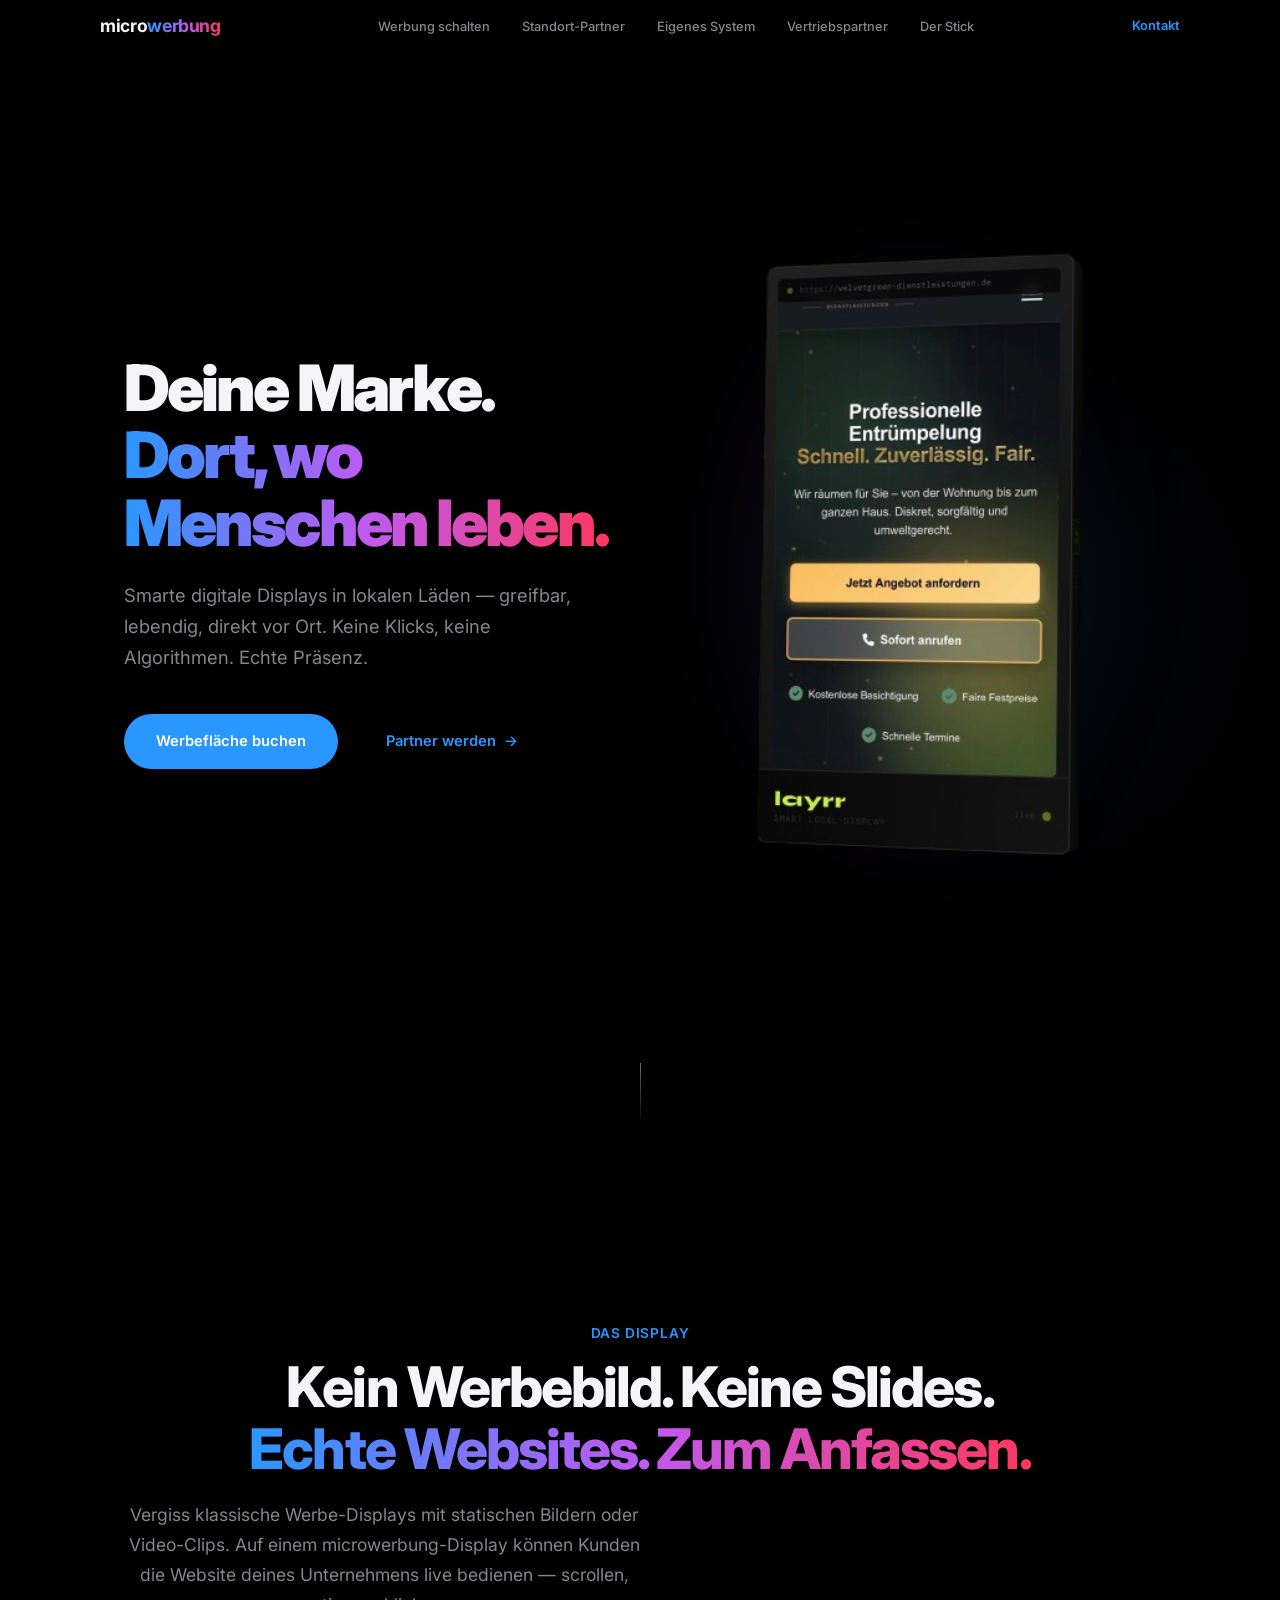
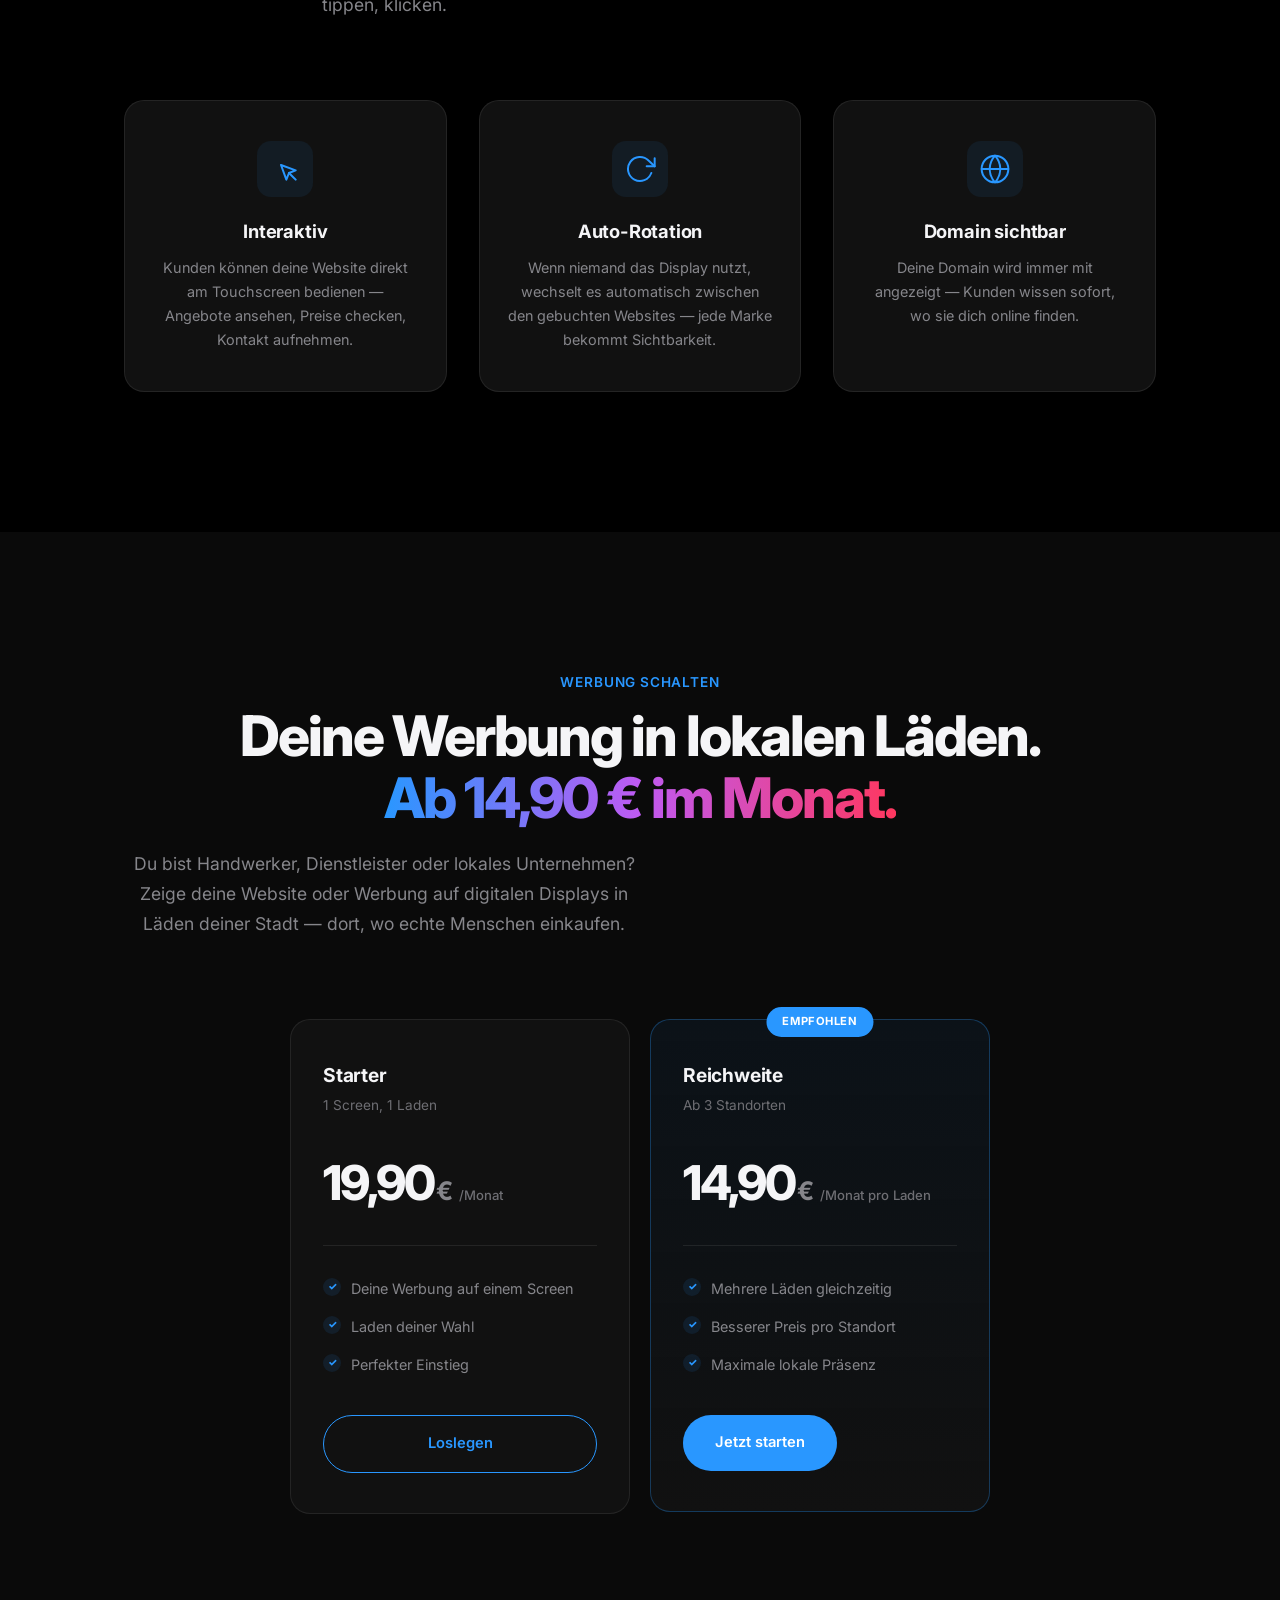
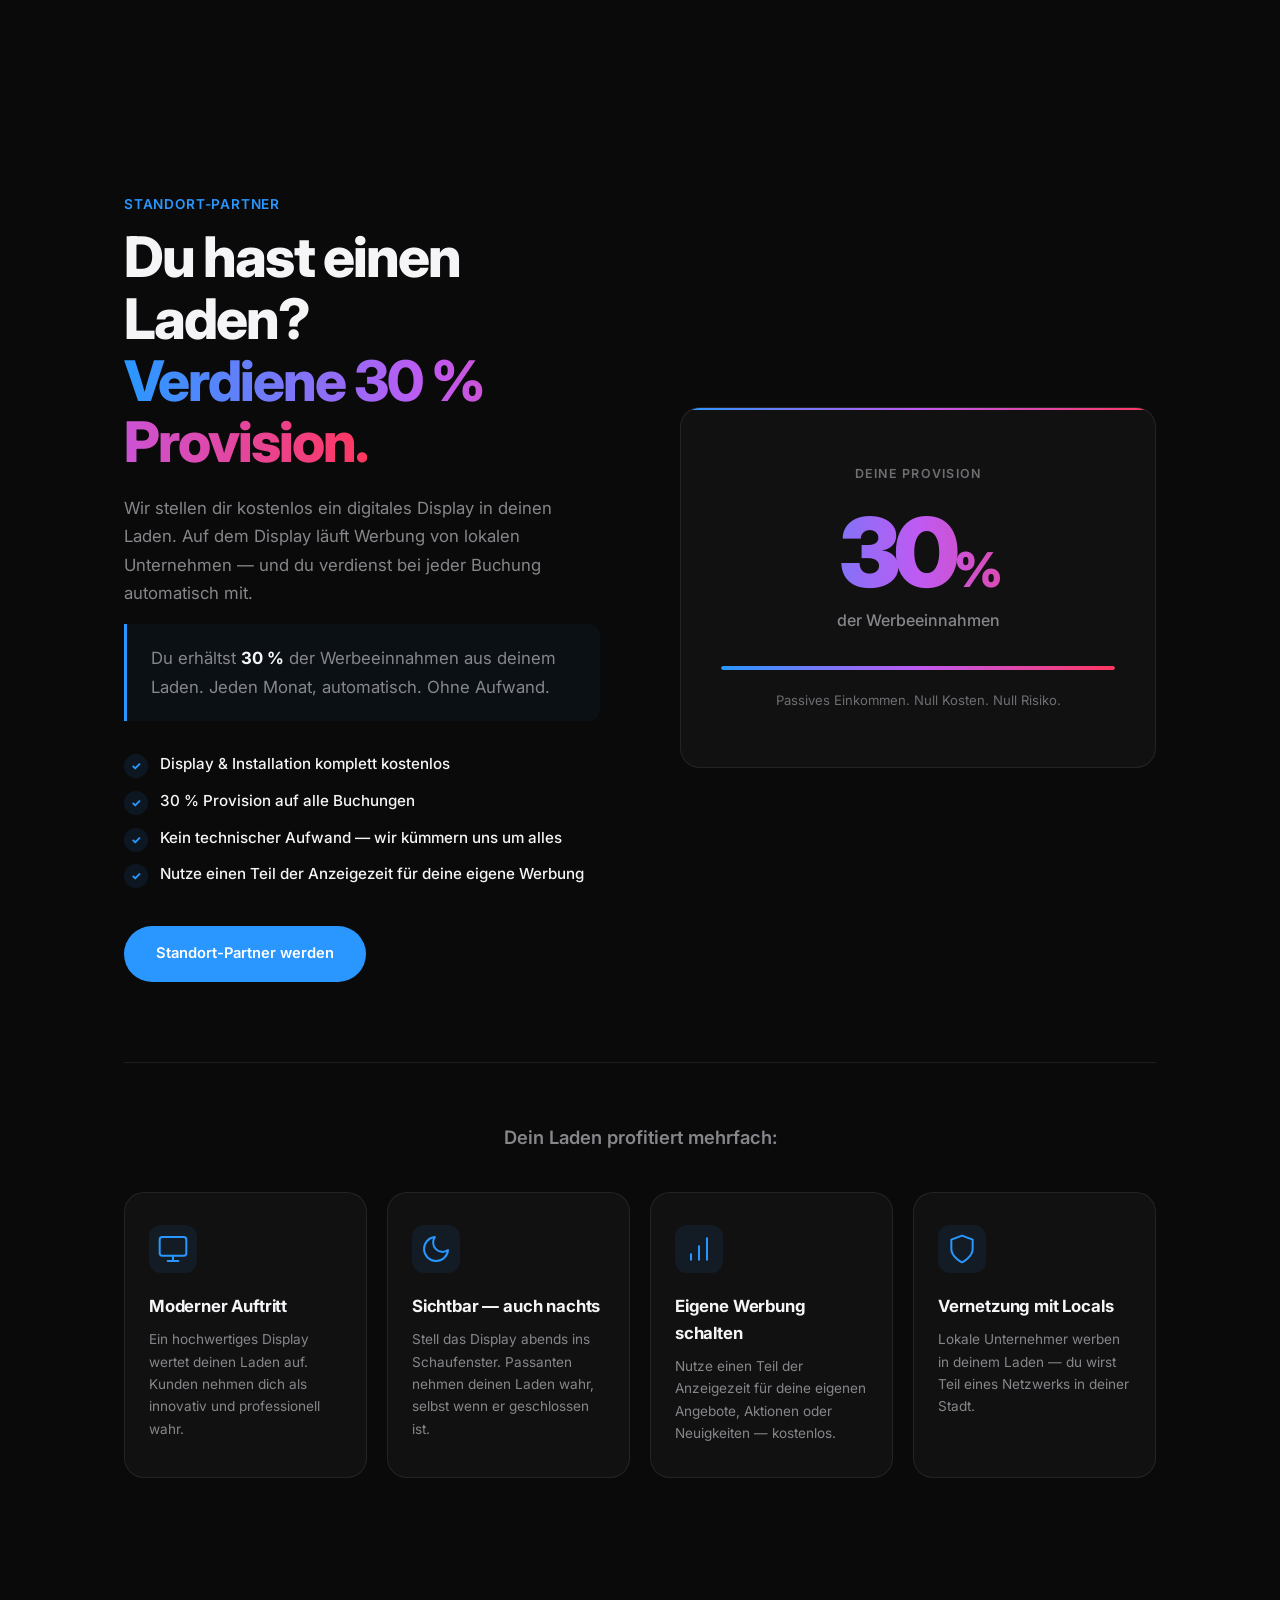
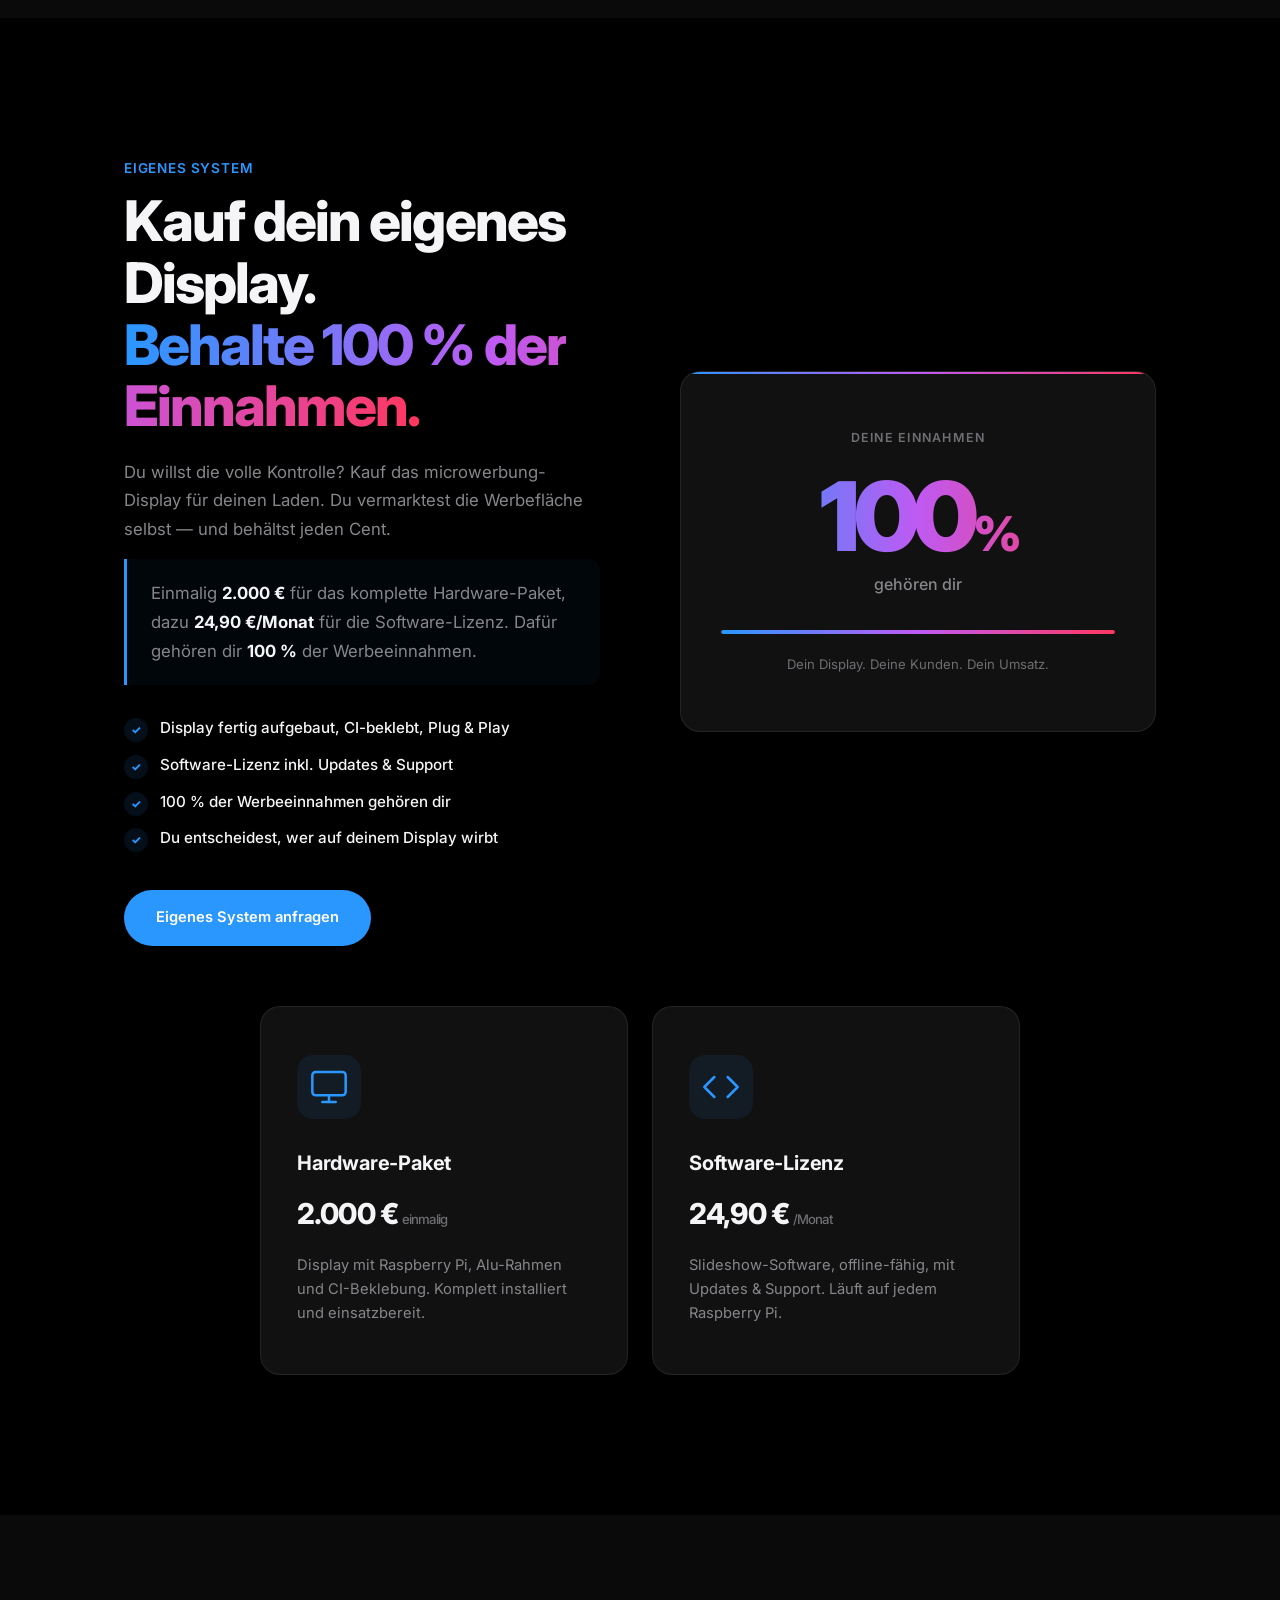
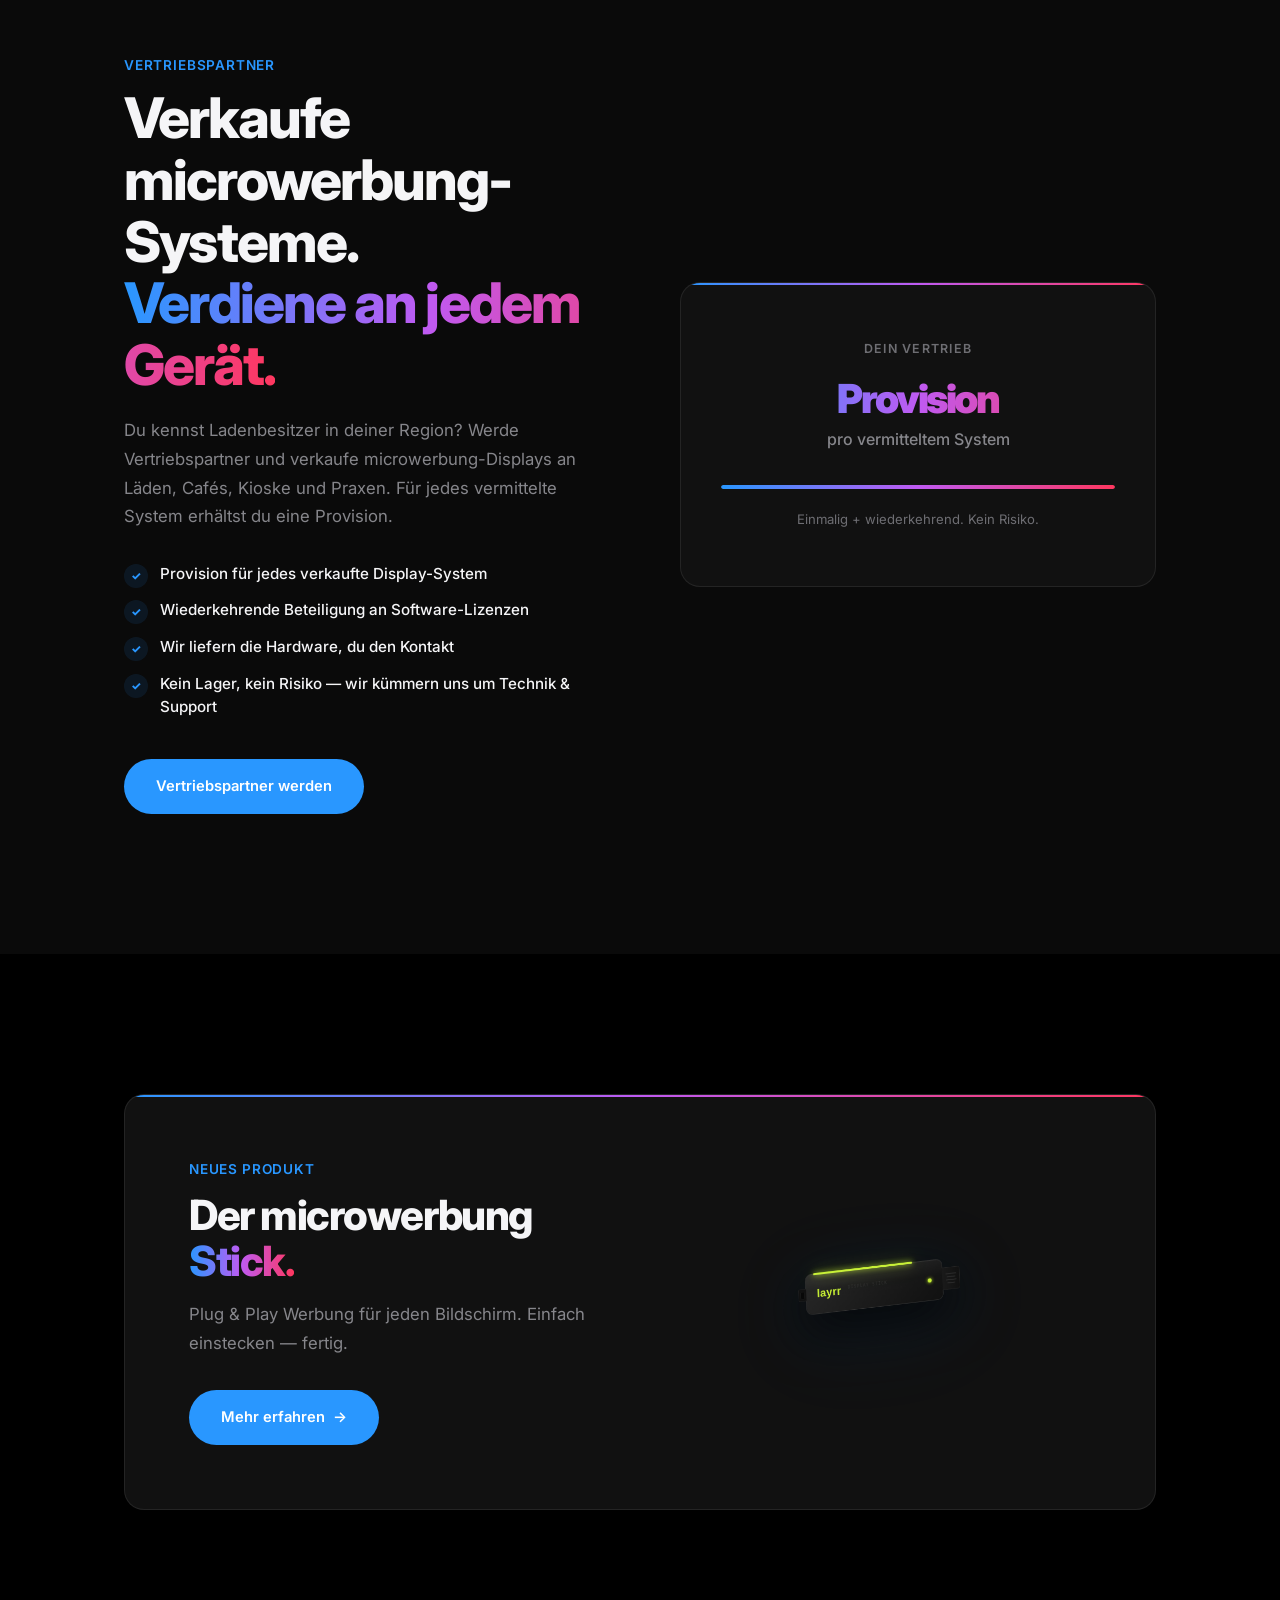
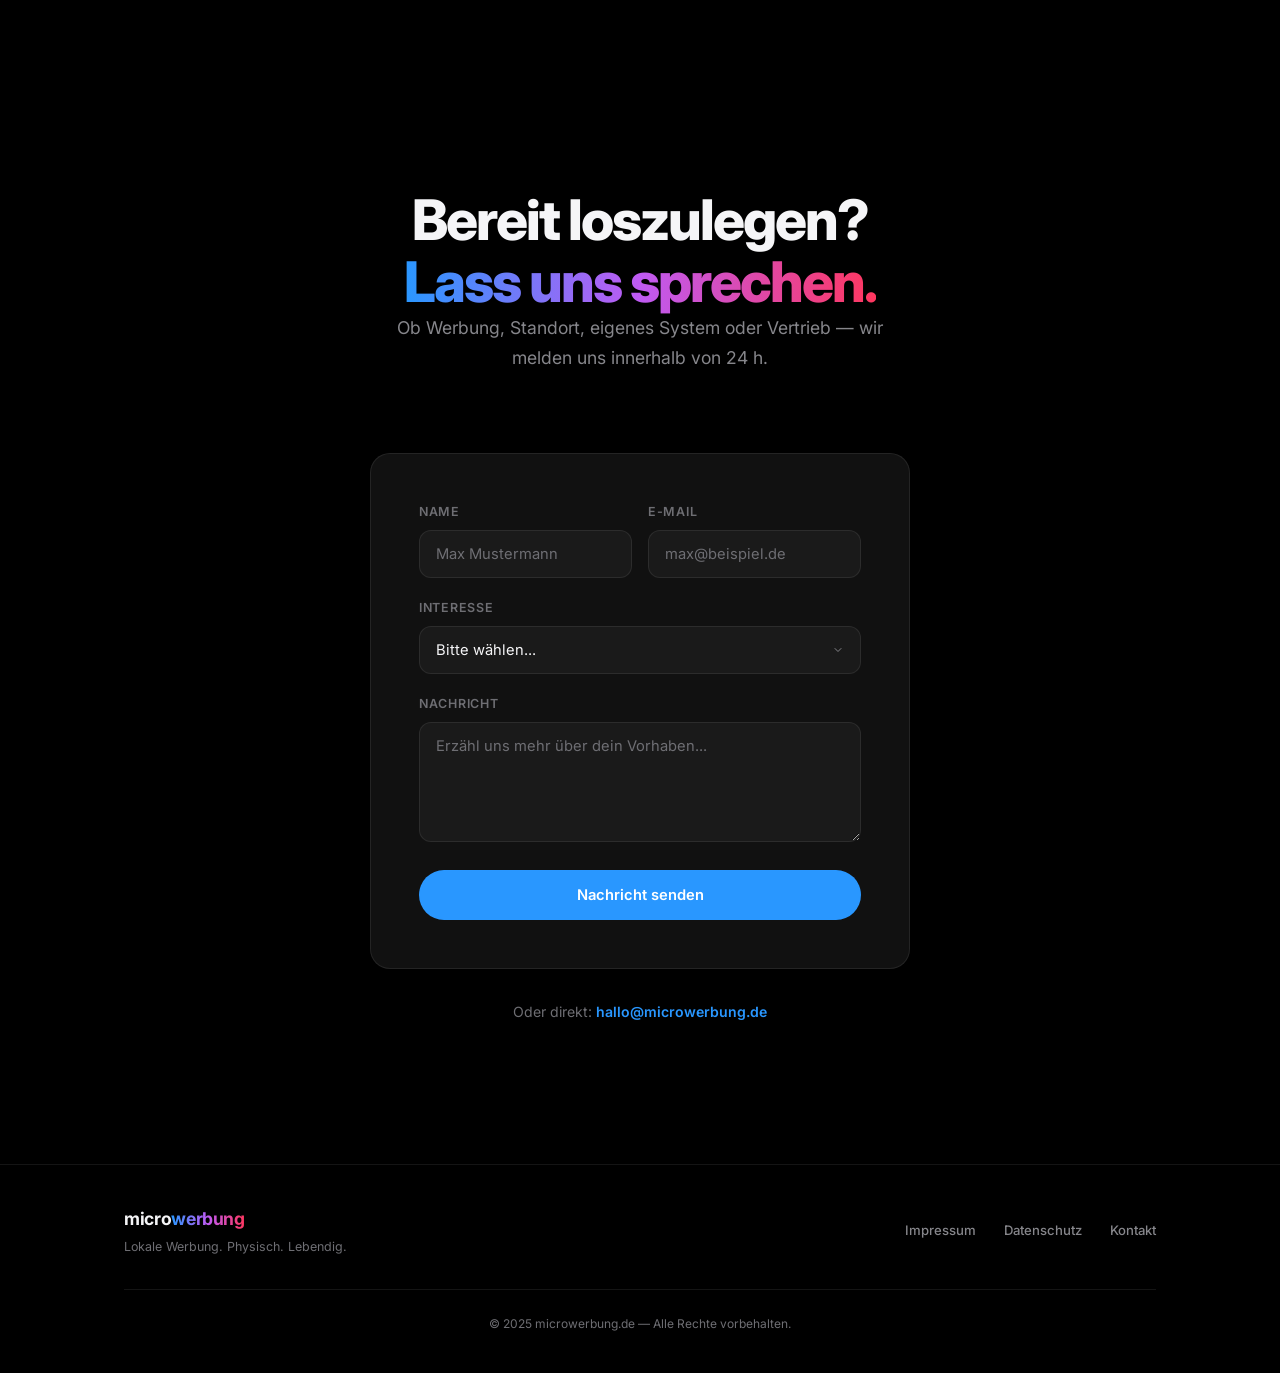
==== commit 39937ef9: "Produktbild IMG_0645.png für Stick-Seite und Startseiten-Teaser CSS-Mockup durch echtes Produktfoto " ====
--- a/index.html
+++ b/index.html
@@ -305,13 +305,7 @@
 <a href="/stick.html" class="btn btn-primary">Mehr erfahren <span class="arrow">&rarr;</span></a>
 </div>
 <div class="stick-teaser-visual">
-<div class="stick-teaser-device">
-<div class="stick-teaser-body">
-<div class="stick-teaser-connector"></div>
-<div class="stick-teaser-label">mw</div>
-<div class="stick-teaser-led"></div>
-</div>
-</div>
+<img src="IMG_0645.png" alt="microwerbung Stick" class="stick-teaser-img">
 </div>
 </div>
 </div>
--- a/style.css
+++ b/style.css
@@ -713,6 +713,17 @@
   justify-content: center;
   align-items: center;
 }
+.stick-teaser-img {
+  width: 100%;
+  max-width: 320px;
+  height: auto;
+  border-radius: 12px;
+  filter: drop-shadow(0 8px 32px rgba(41,151,255,.12));
+  transition: transform .5s var(--ease);
+}
+.stick-teaser-card:hover .stick-teaser-img {
+  transform: translateY(-4px);
+}
 .stick-teaser-body {
   width: 200px;
   height: 62px;
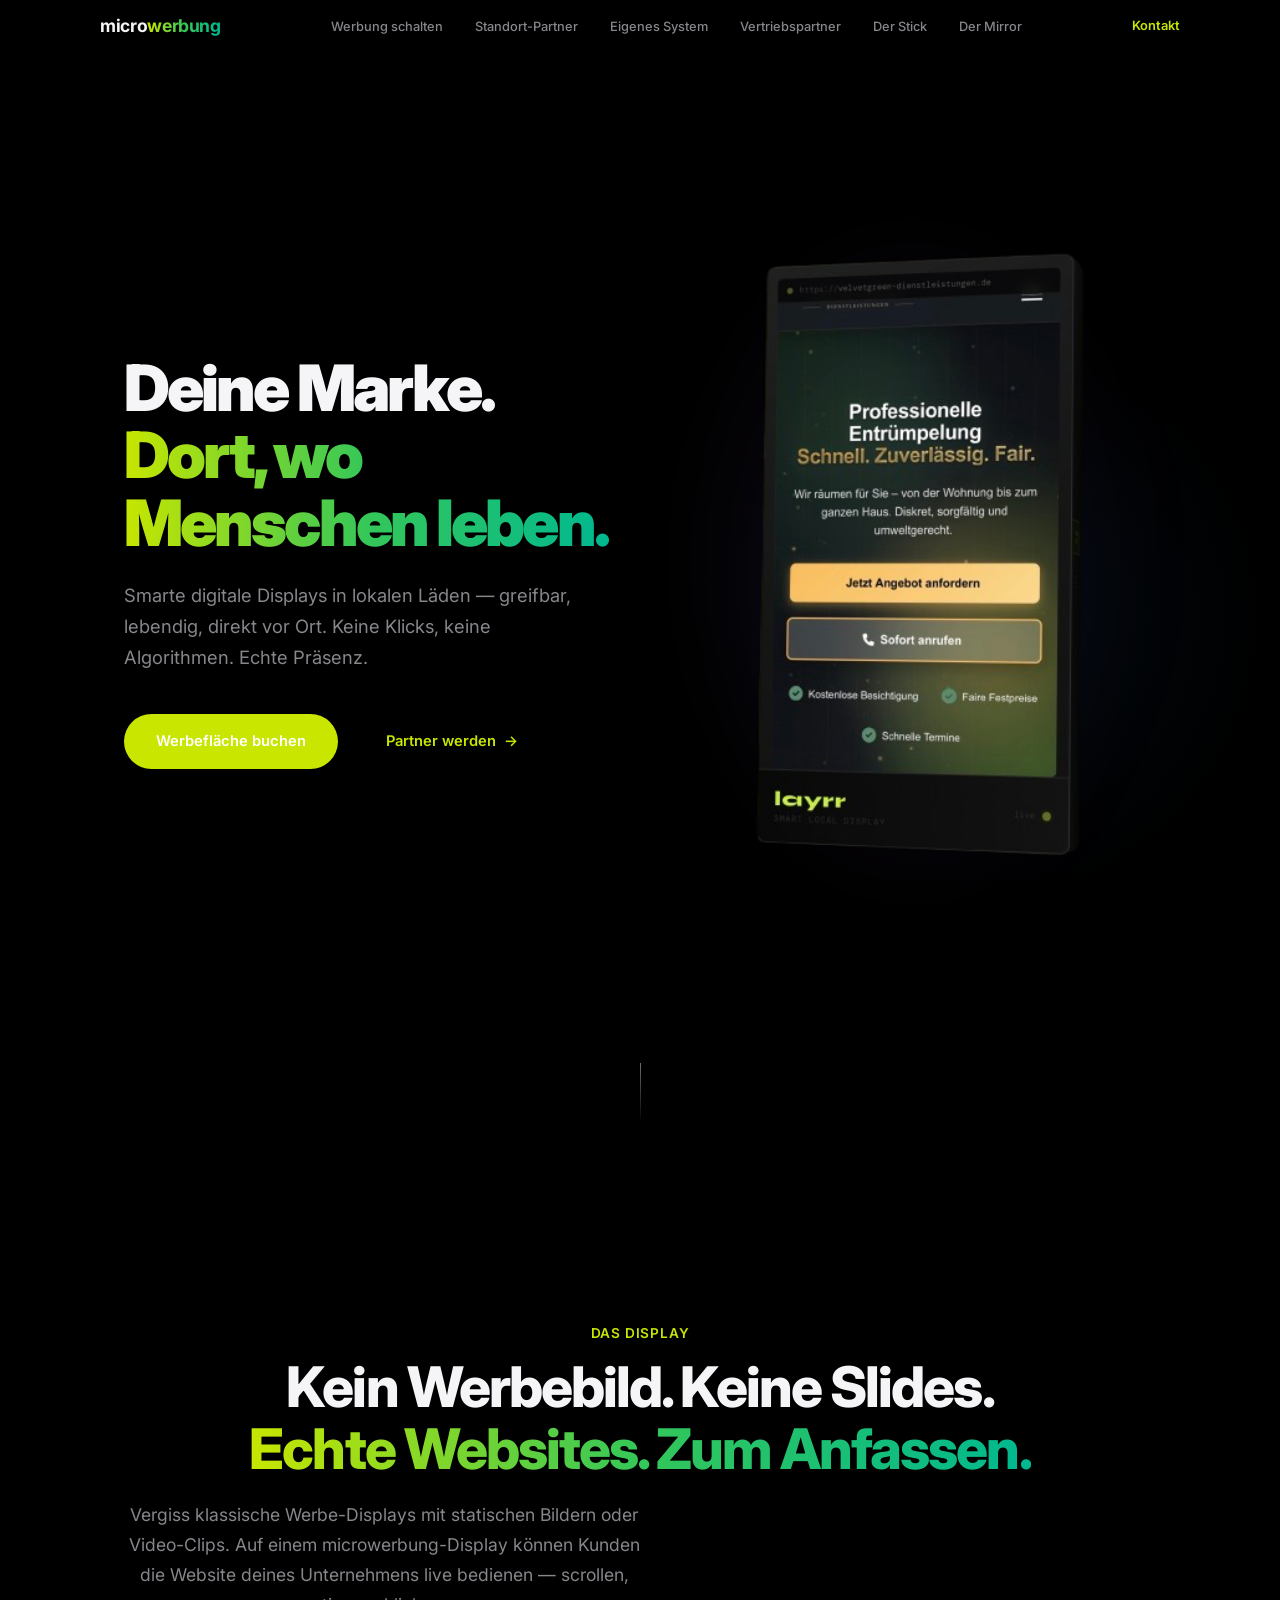
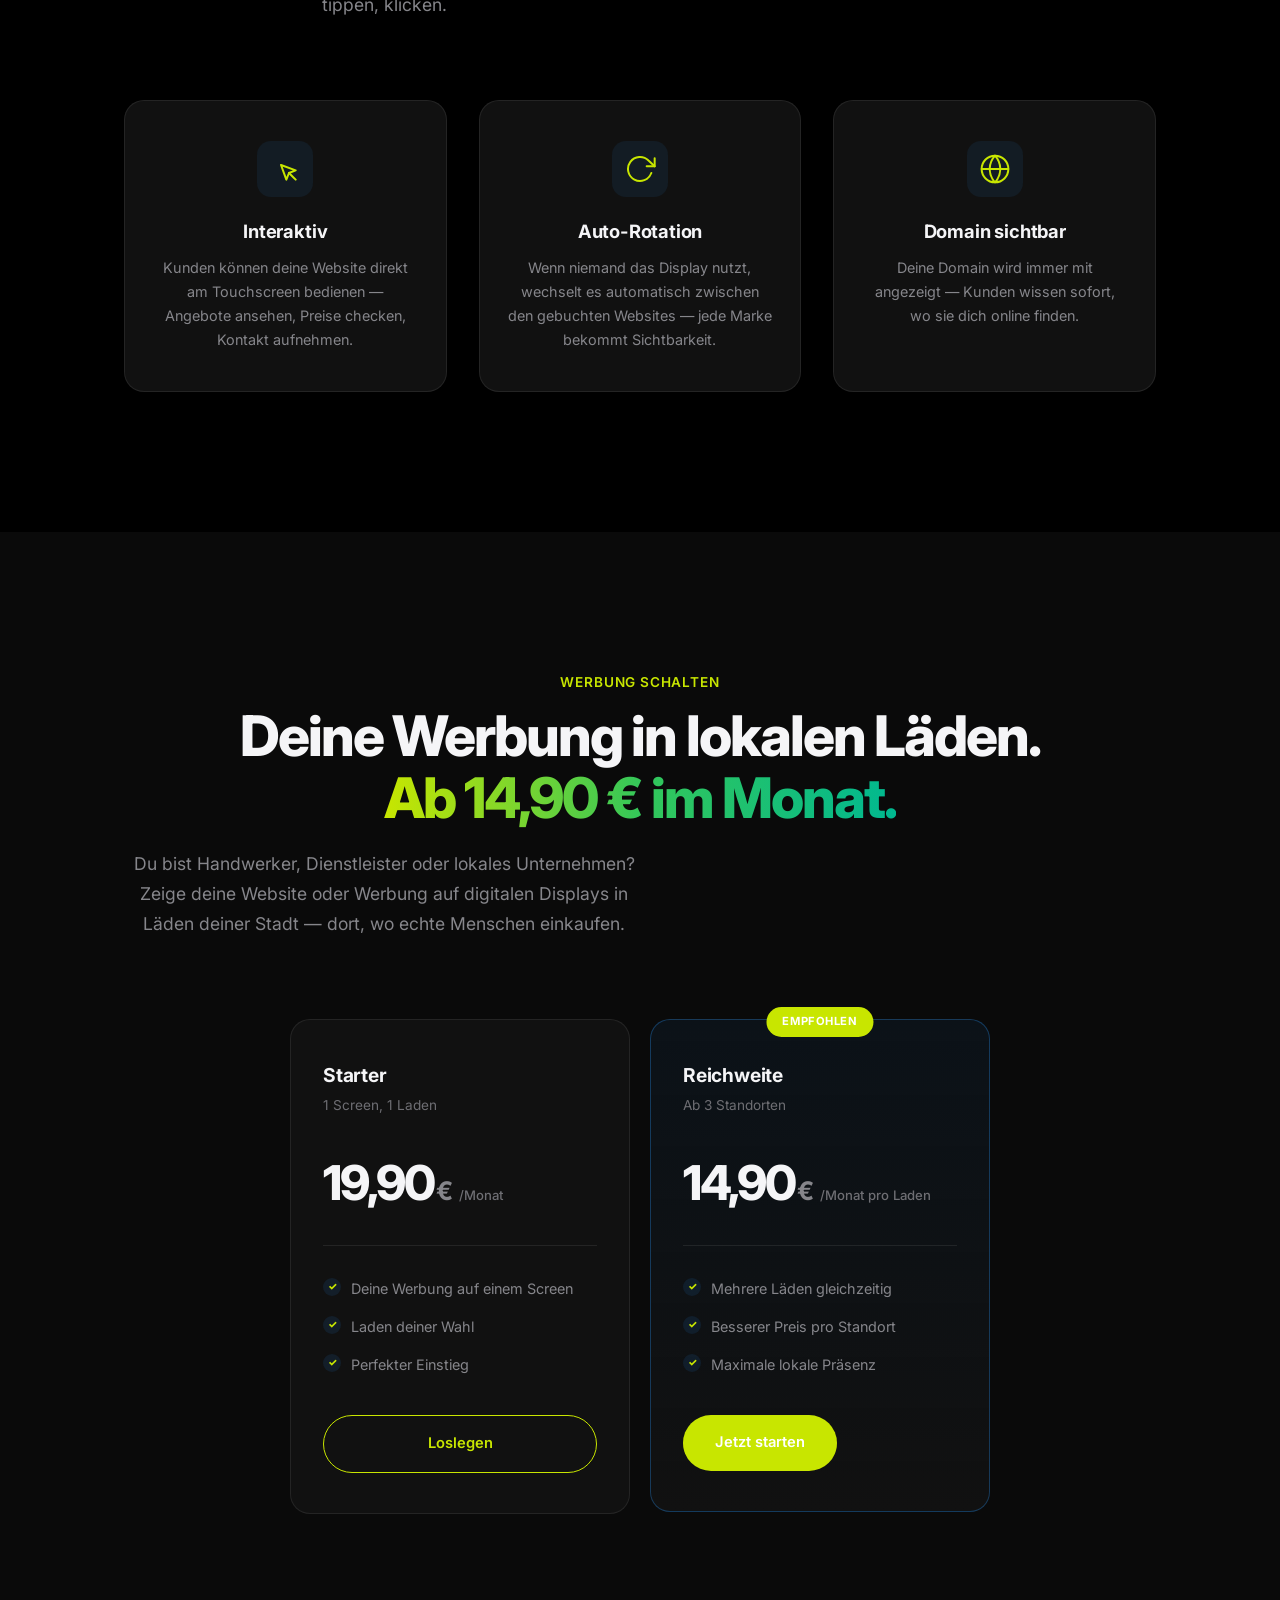
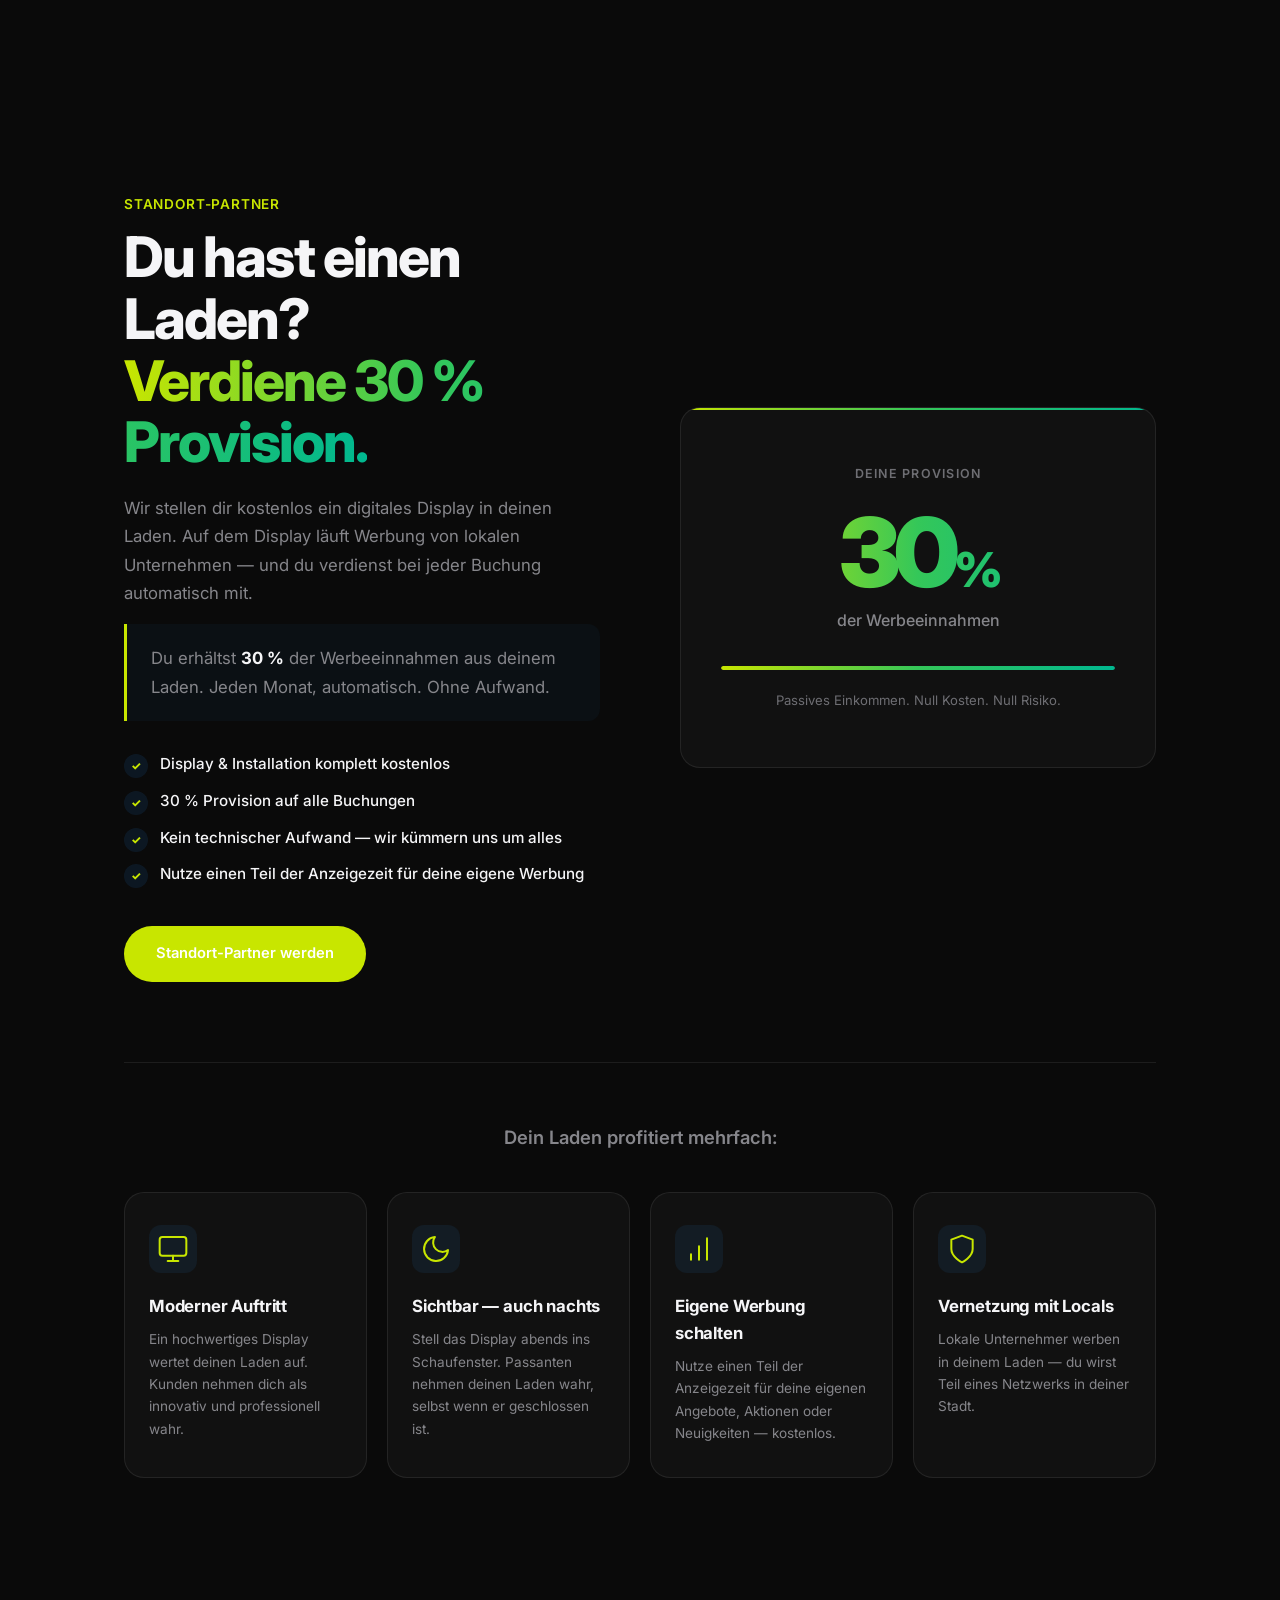
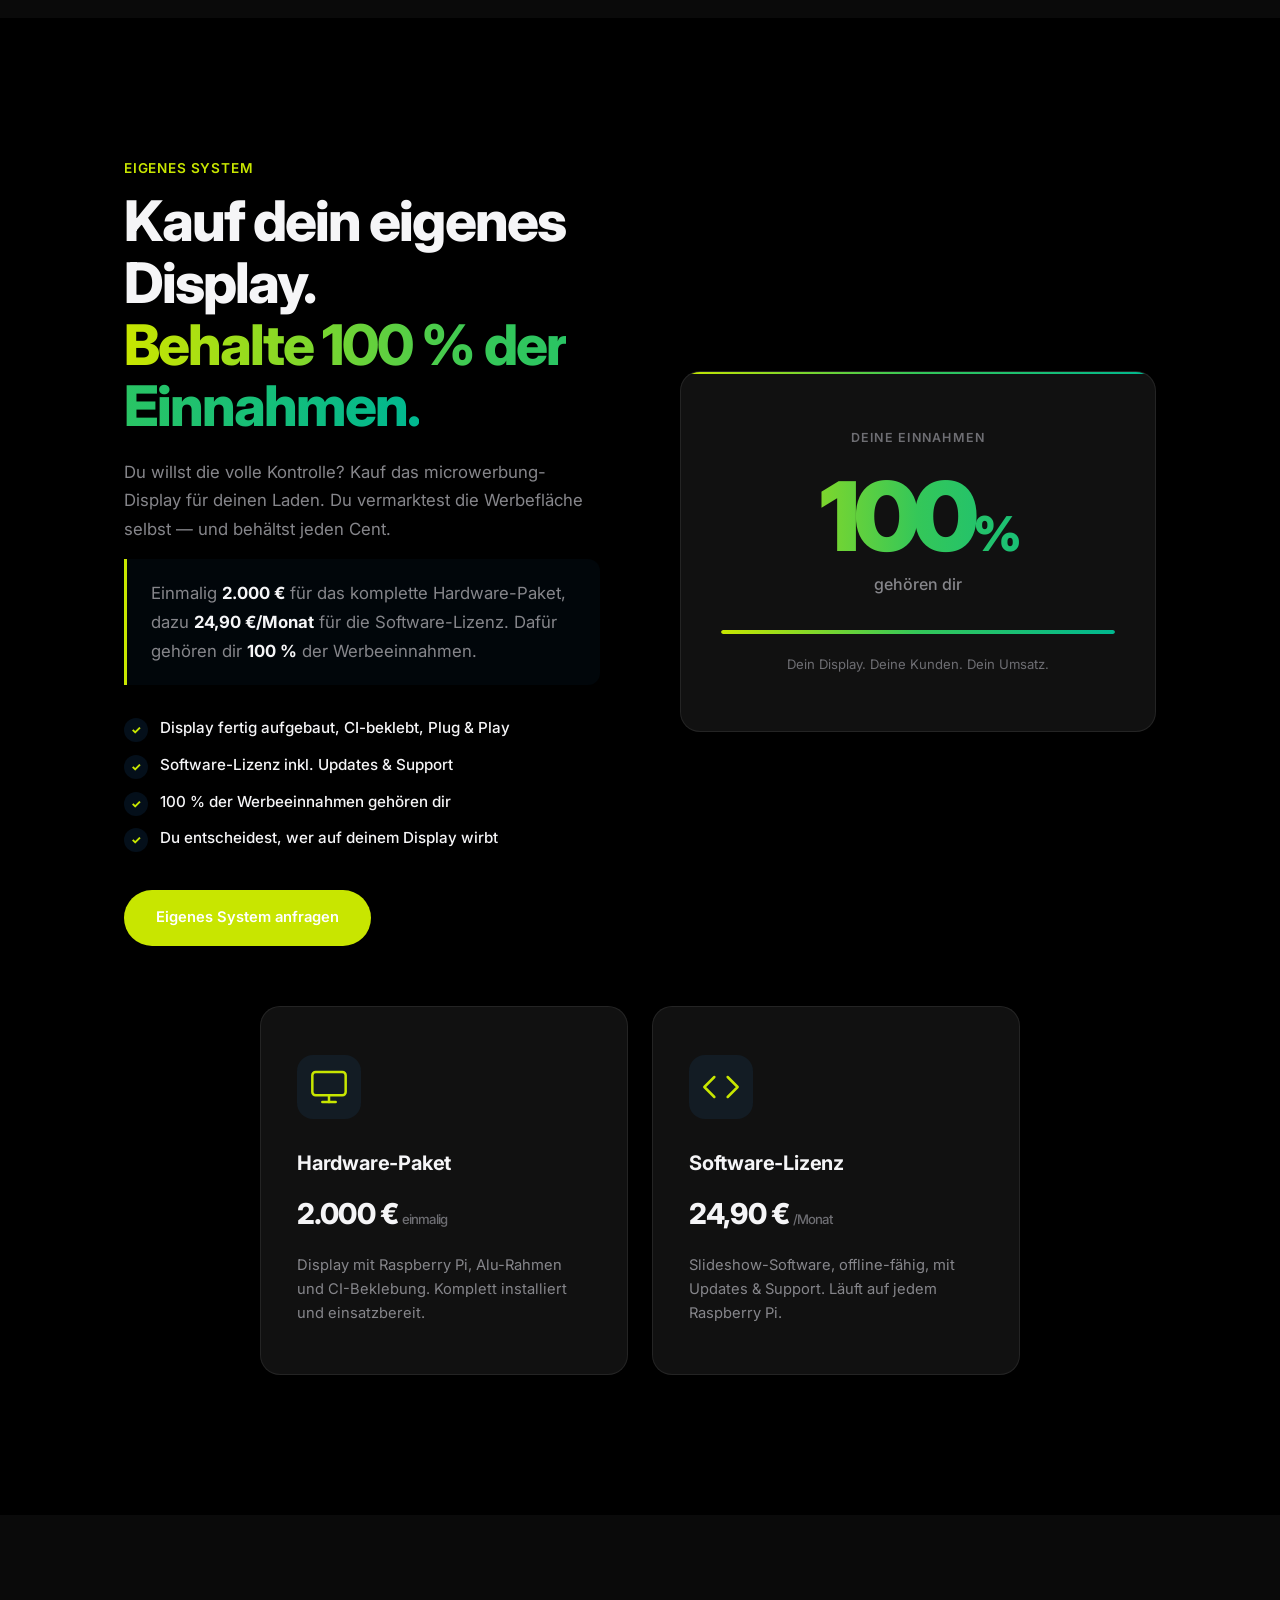
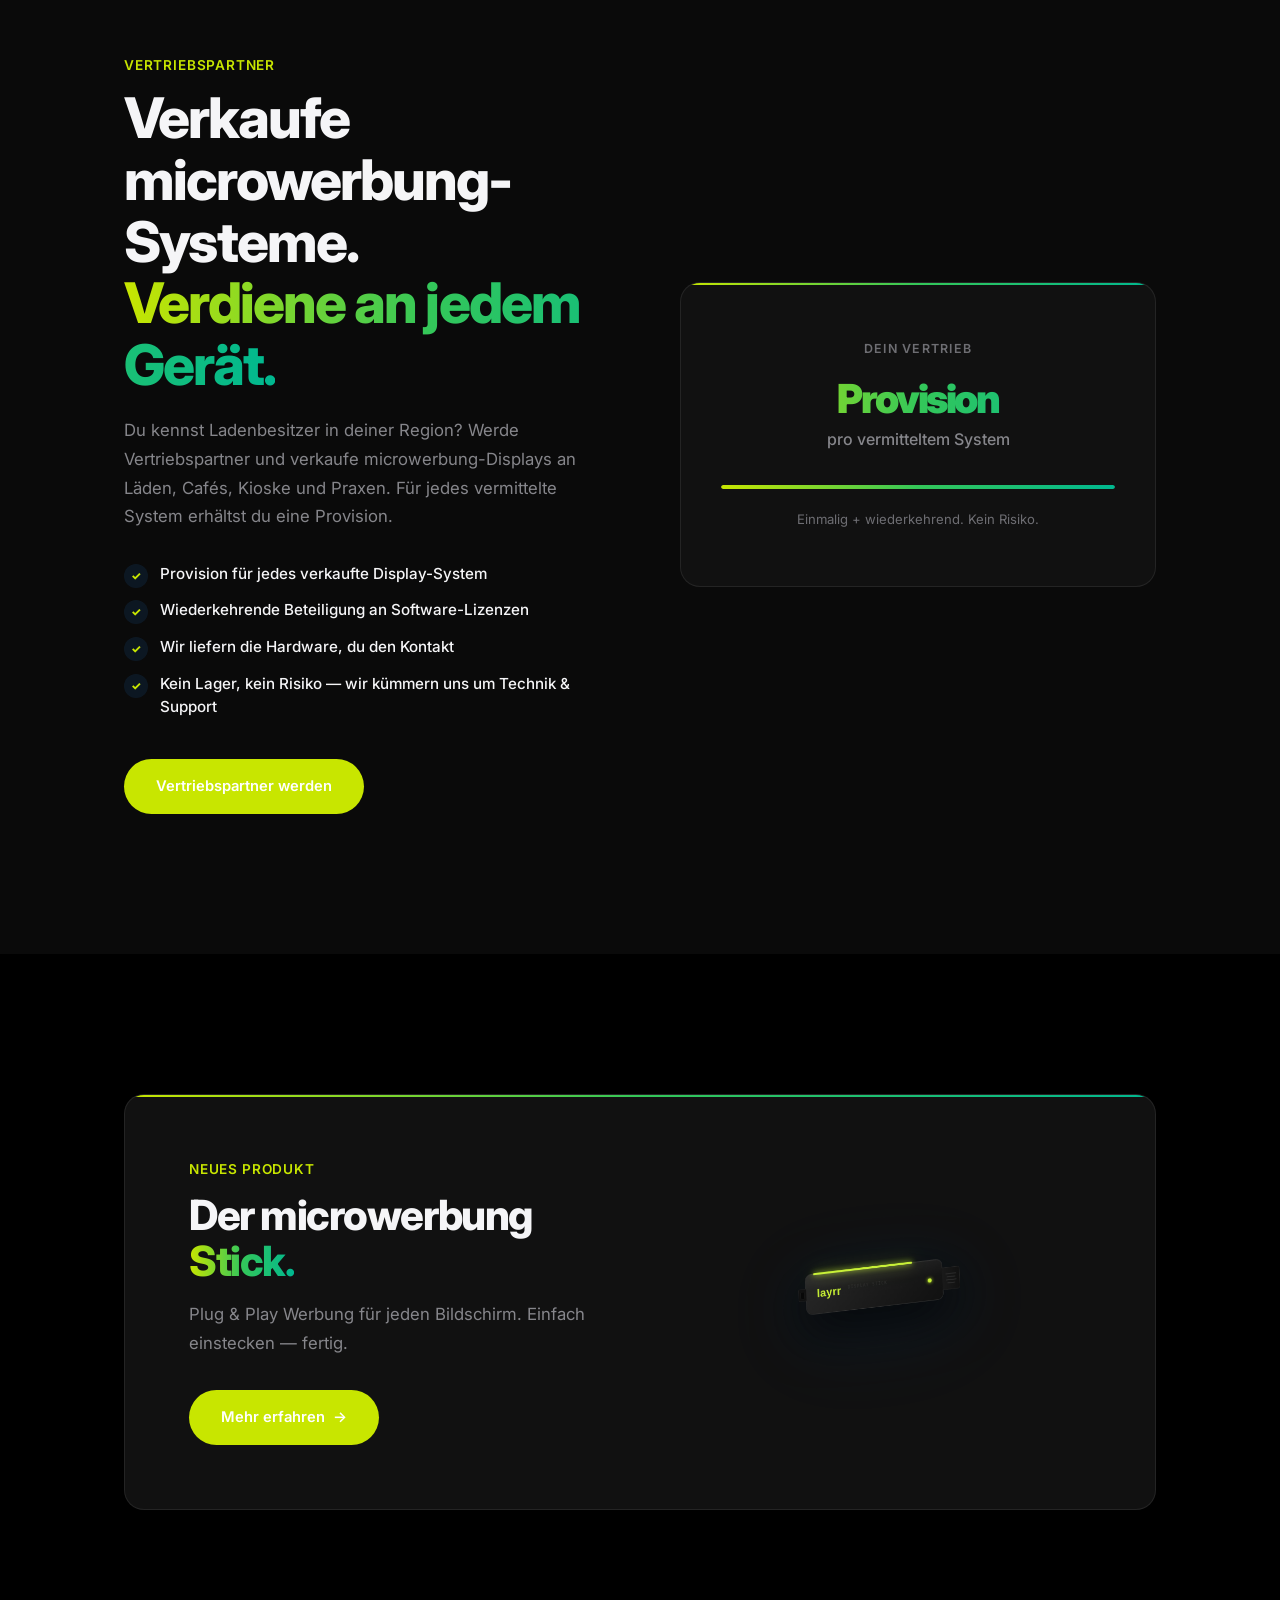
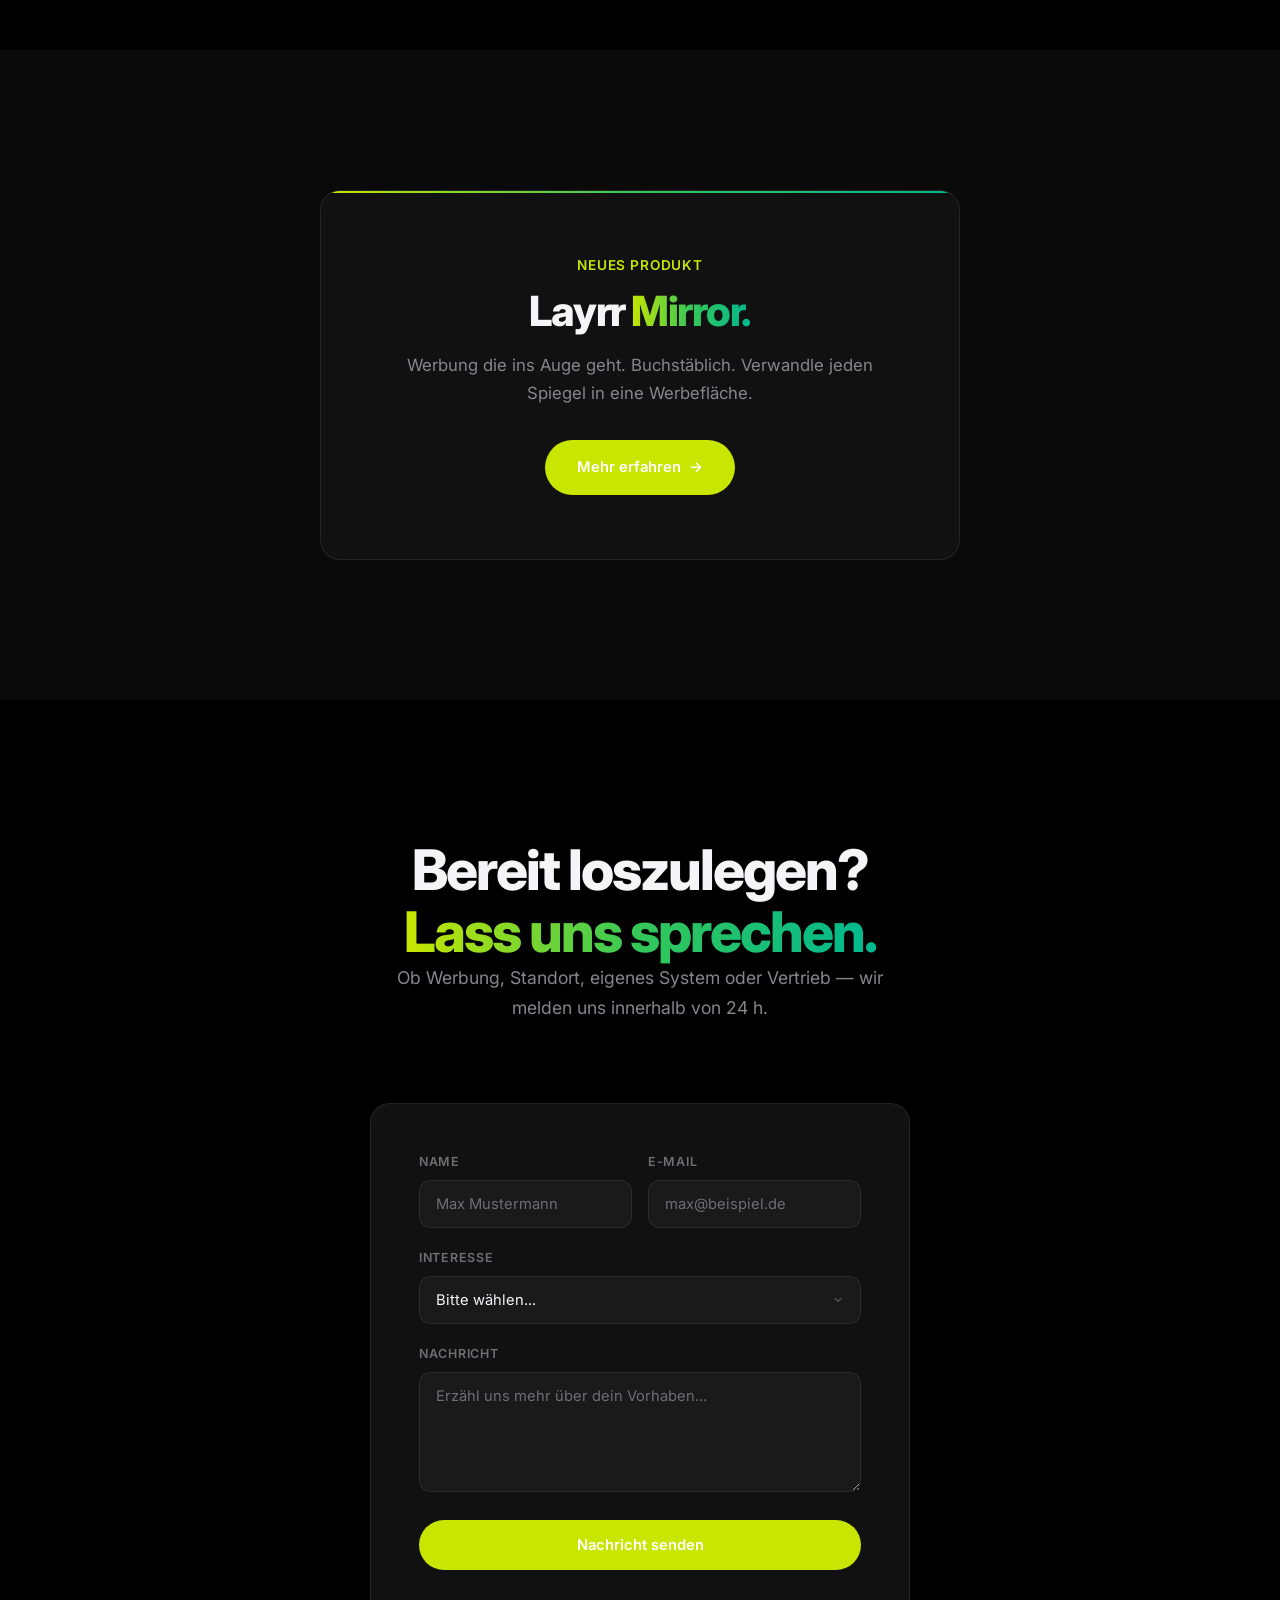
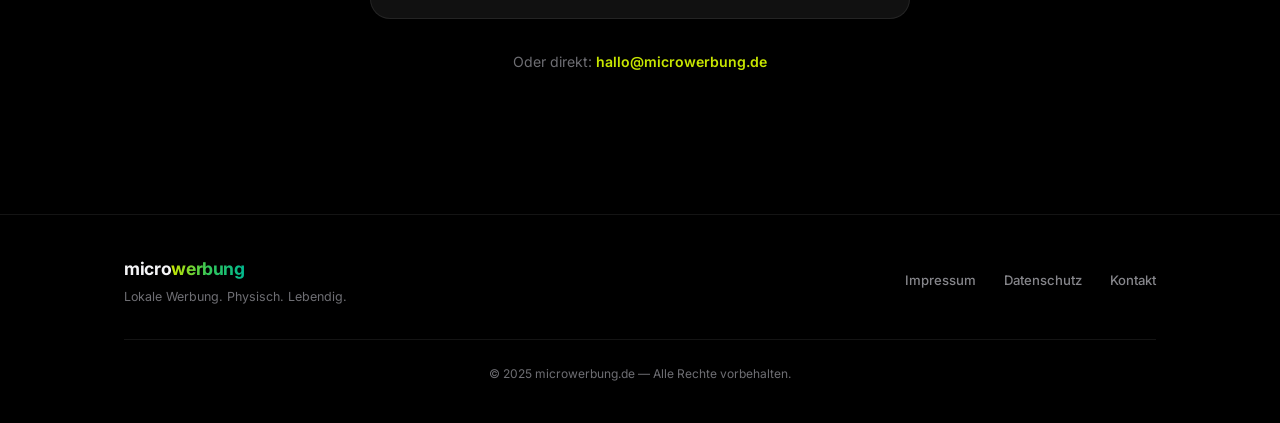
==== commit 6aa9b82b: "Layrr Mirror Produktseite hinzufügen Neue Seite mirror.html mit Modellen (S/M/L/XL), Pricing, Kalkul" ====
--- a/index.html
+++ b/index.html
@@ -22,6 +22,7 @@
 <li><a href="#eigenes-system">Eigenes System</a></li>
 <li><a href="#vertrieb">Vertriebspartner</a></li>
 <li><a href="/stick.html">Der Stick</a></li>
+<li><a href="/mirror.html">Der Mirror</a></li>
 </ul>
 <a href="#kontakt" class="nav-cta">Kontakt</a>
 <button class="hamburger" onclick="document.querySelector('.mobile-menu').classList.toggle('open')" aria-label="Menü">
@@ -34,6 +35,7 @@
 <a href="#eigenes-system" onclick="this.parentElement.classList.remove('open')">Eigenes System</a>
 <a href="#vertrieb" onclick="this.parentElement.classList.remove('open')">Vertriebspartner</a>
 <a href="/stick.html" onclick="this.parentElement.classList.remove('open')">Der Stick</a>
+<a href="/mirror.html" onclick="this.parentElement.classList.remove('open')">Der Mirror</a>
 <a href="#kontakt" onclick="this.parentElement.classList.remove('open')">Kontakt</a>
 </div>
 </nav>
@@ -311,6 +313,20 @@
 </div>
 </section>
 
+<!-- Mirror Teaser -->
+<section id="mirror-teaser" class="section-dark">
+<div class="container">
+<div class="mirror-teaser-card reveal">
+<div class="mirror-teaser-content">
+<p class="section-eyebrow">Neues Produkt</p>
+<h2>Layrr <span class="gradient-text">Mirror.</span></h2>
+<p class="mirror-teaser-desc">Werbung die ins Auge geht. Buchstäblich. Verwandle jeden Spiegel in eine Werbefläche.</p>
+<a href="/mirror.html" class="btn btn-primary">Mehr erfahren <span class="arrow">&rarr;</span></a>
+</div>
+</div>
+</div>
+</section>
+
 <!-- Kontakt -->
 <section id="kontakt">
 <div class="container">
@@ -337,6 +353,7 @@
 <option value="standort">Standort-Partner werden</option>
 <option value="eigenes-system">Eigenes System kaufen</option>
 <option value="vertrieb">Vertriebspartner werden</option>
+<option value="mirror">Layrr Mirror</option>
 </select>
 </div>
 <div class="form-group">
--- a/style.css
+++ b/style.css
@@ -15,10 +15,10 @@
   --border: rgba(255,255,255,.08);
   --border-hover: rgba(255,255,255,.16);
 
-  --blue: #2997ff;
-  --purple: #bf5af2;
-  --pink: #ff375f;
-  --gradient: linear-gradient(90deg, #2997ff, #bf5af2, #ff375f);
+  --blue: #c8e600;
+  --purple: #34c759;
+  --pink: #00b890;
+  --gradient: linear-gradient(90deg, #c8e600, #34c759, #00b890);
 
   --font: 'Inter', -apple-system, BlinkMacSystemFont, 'Segoe UI', sans-serif;
   --radius: 20px;
@@ -769,6 +769,41 @@
 @keyframes sticklLedPulse {
   0%, 100% { opacity: .6; }
   50% { opacity: 1; box-shadow: 0 0 12px var(--blue), 0 0 24px rgba(41,151,255,.4); }
+}
+
+/* ═══ Mirror Teaser ═══ */
+.mirror-teaser-card {
+  background: var(--bg-card);
+  border: 1px solid var(--border);
+  border-radius: var(--radius);
+  padding: 64px;
+  position: relative;
+  overflow: hidden;
+  text-align: center;
+  max-width: 640px;
+  margin: 0 auto;
+  transition: border-color .5s var(--ease);
+}
+.mirror-teaser-card::before {
+  content: '';
+  position: absolute;
+  top: 0; left: 0; right: 0; height: 2px;
+  background: var(--gradient);
+}
+.mirror-teaser-card:hover {
+  border-color: var(--border-hover);
+}
+.mirror-teaser-content h2 {
+  font-weight: 800;
+  font-size: clamp(1.8rem, 3.5vw, 2.6rem);
+  line-height: 1.1;
+  letter-spacing: -.035em;
+}
+.mirror-teaser-desc {
+  color: var(--text-secondary);
+  font-size: 1.05rem;
+  line-height: 1.7;
+  margin: 16px 0 32px;
 }
 
 /* ═══ Contact ═══ */
@@ -903,7 +938,14 @@
   .hw-grid { grid-template-columns: 1fr; }
   .hw-card { padding: 36px 28px; }
 
-  .stick-teaser-card { grid-template-columns: 1fr; gap: 40px; padding: 40px 28px; text-align: center; }
+  .mirror-teaser-card { padding: 32px 24px; }
+  .mirror-teaser-content h2 { font-size: 1.5rem; }
+  .mirror-teaser-desc { font-size: .92rem; margin: 12px 0 24px; }
+
+  .stick-teaser-card { grid-template-columns: 1fr; gap: 24px; padding: 32px 24px; text-align: center; }
+  .stick-teaser-img { max-width: 180px; }
+  .stick-teaser-content h2 { font-size: 1.5rem; }
+  .stick-teaser-desc { font-size: .92rem; margin: 12px 0 24px; }
   .stick-teaser-body { width: 160px; height: 50px; }
   .stick-teaser-connector { width: 18px; height: 12px; right: -18px; }
   .stick-teaser-label { font-size: 1rem; }
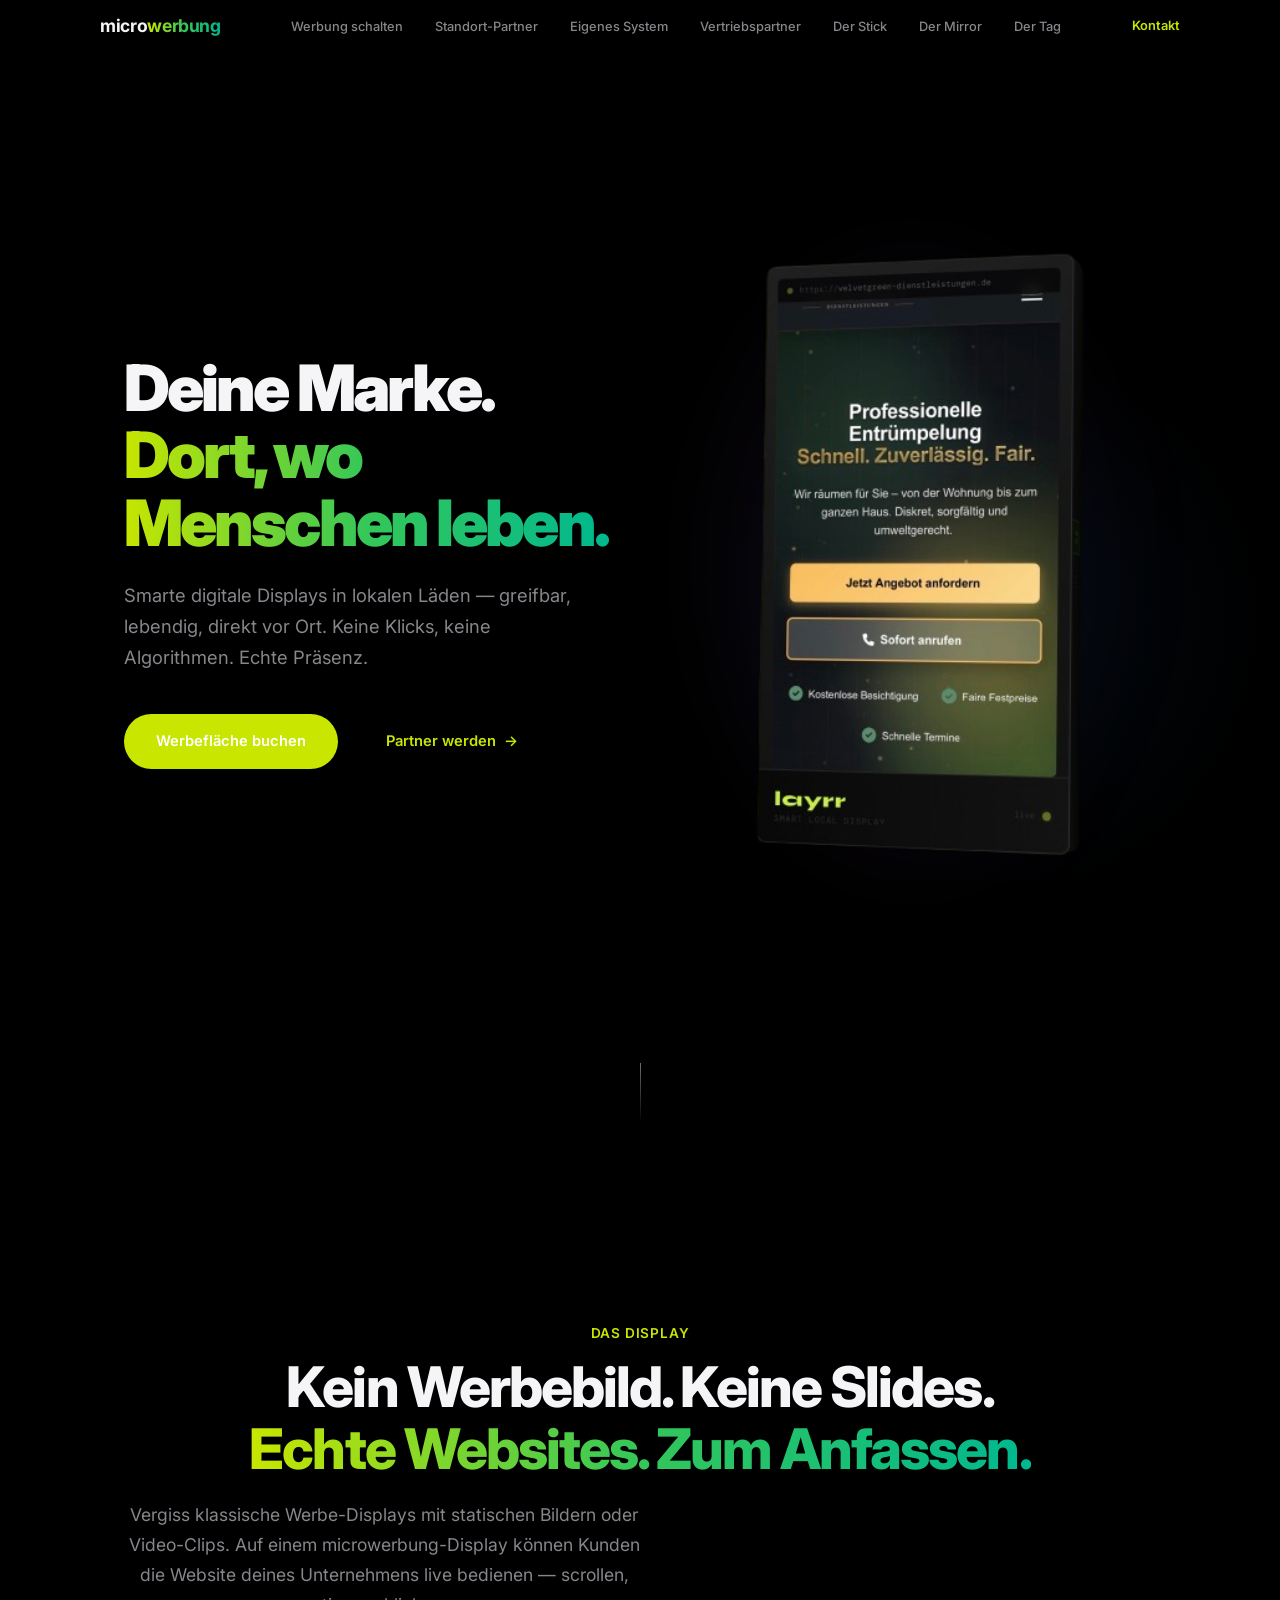
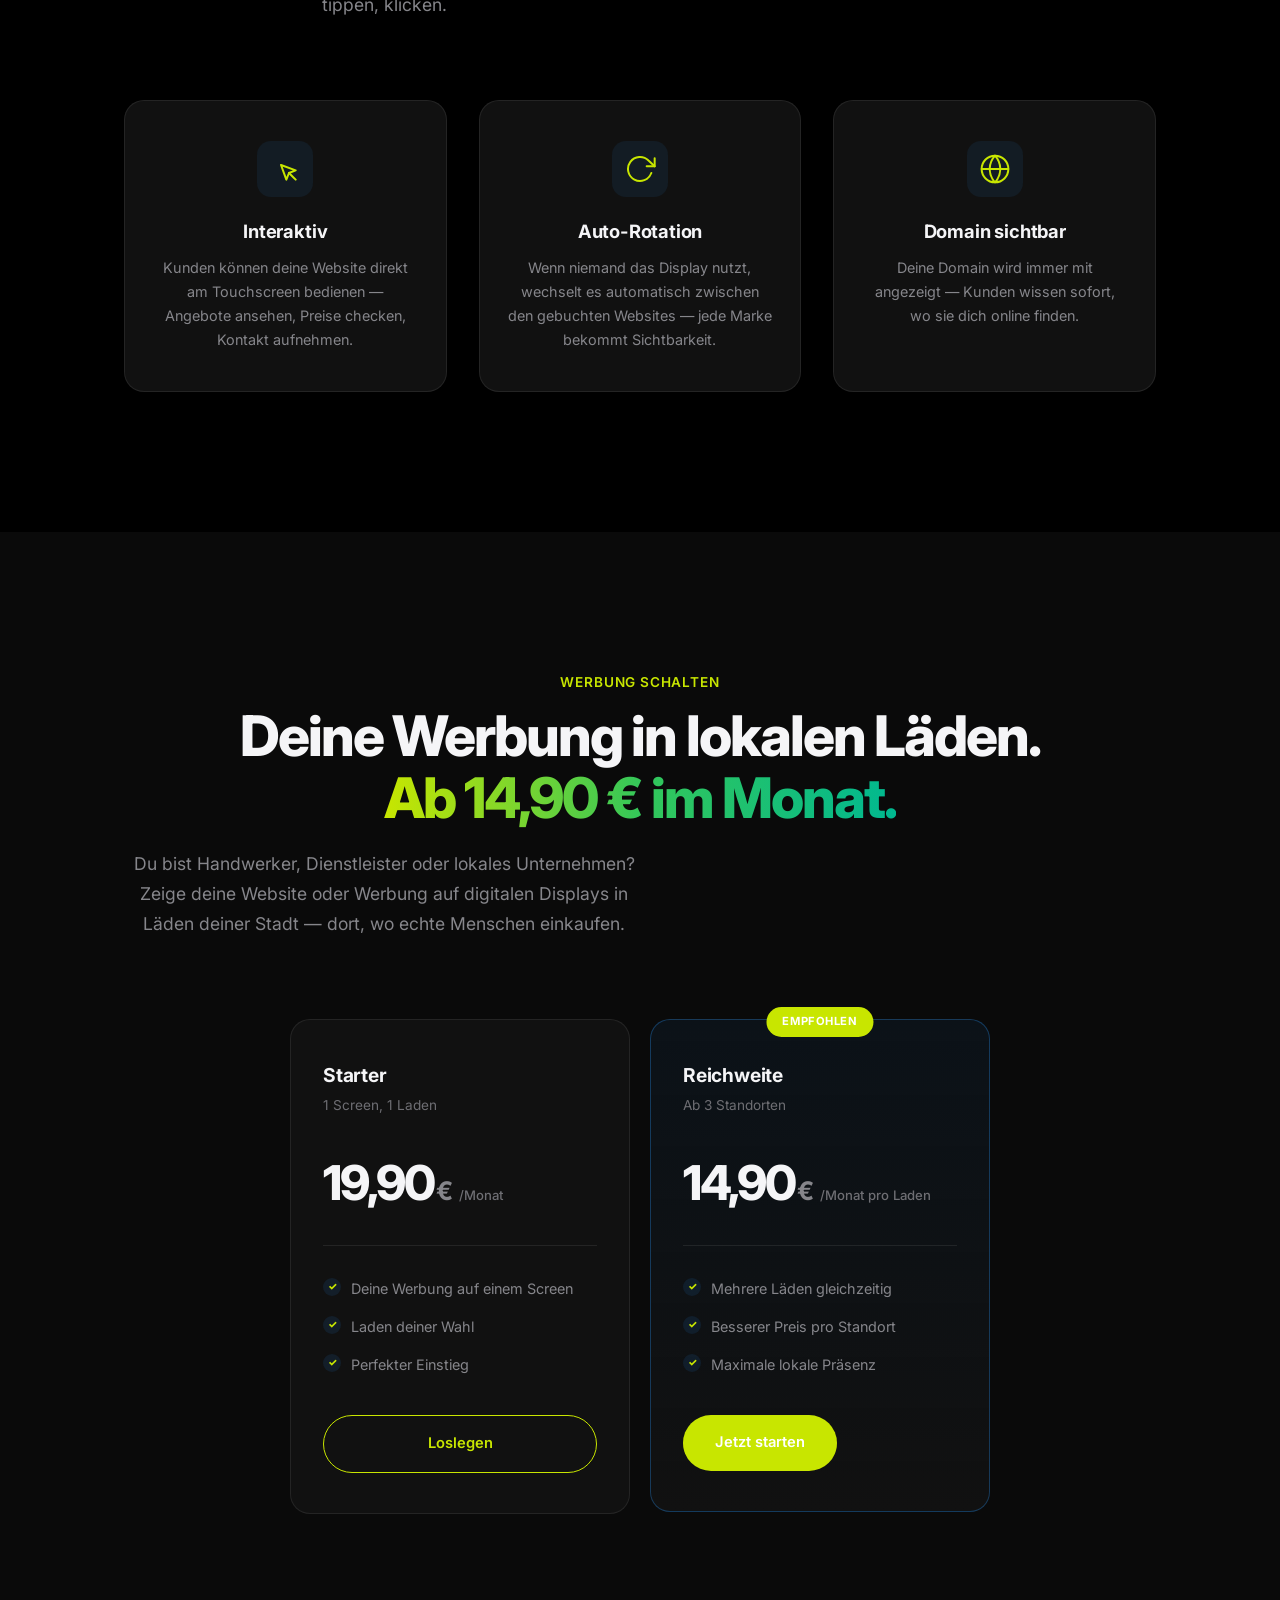
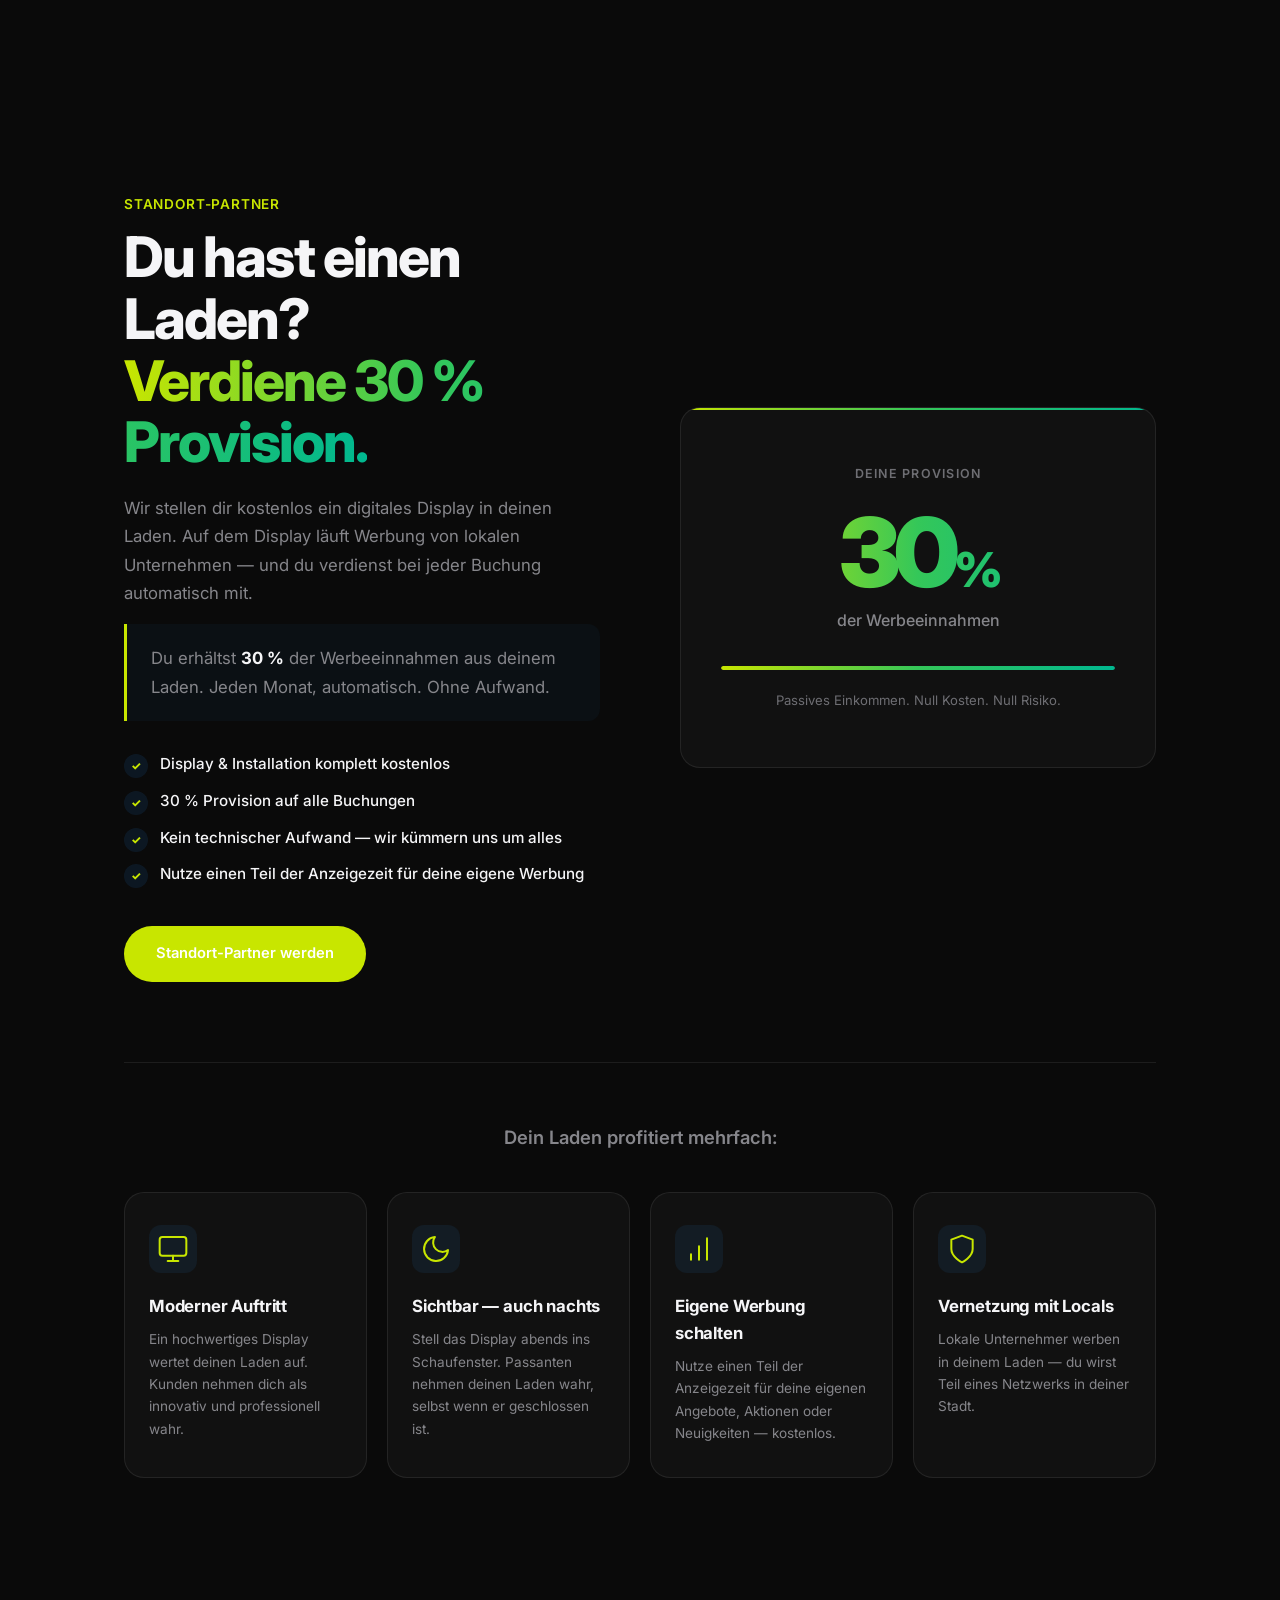
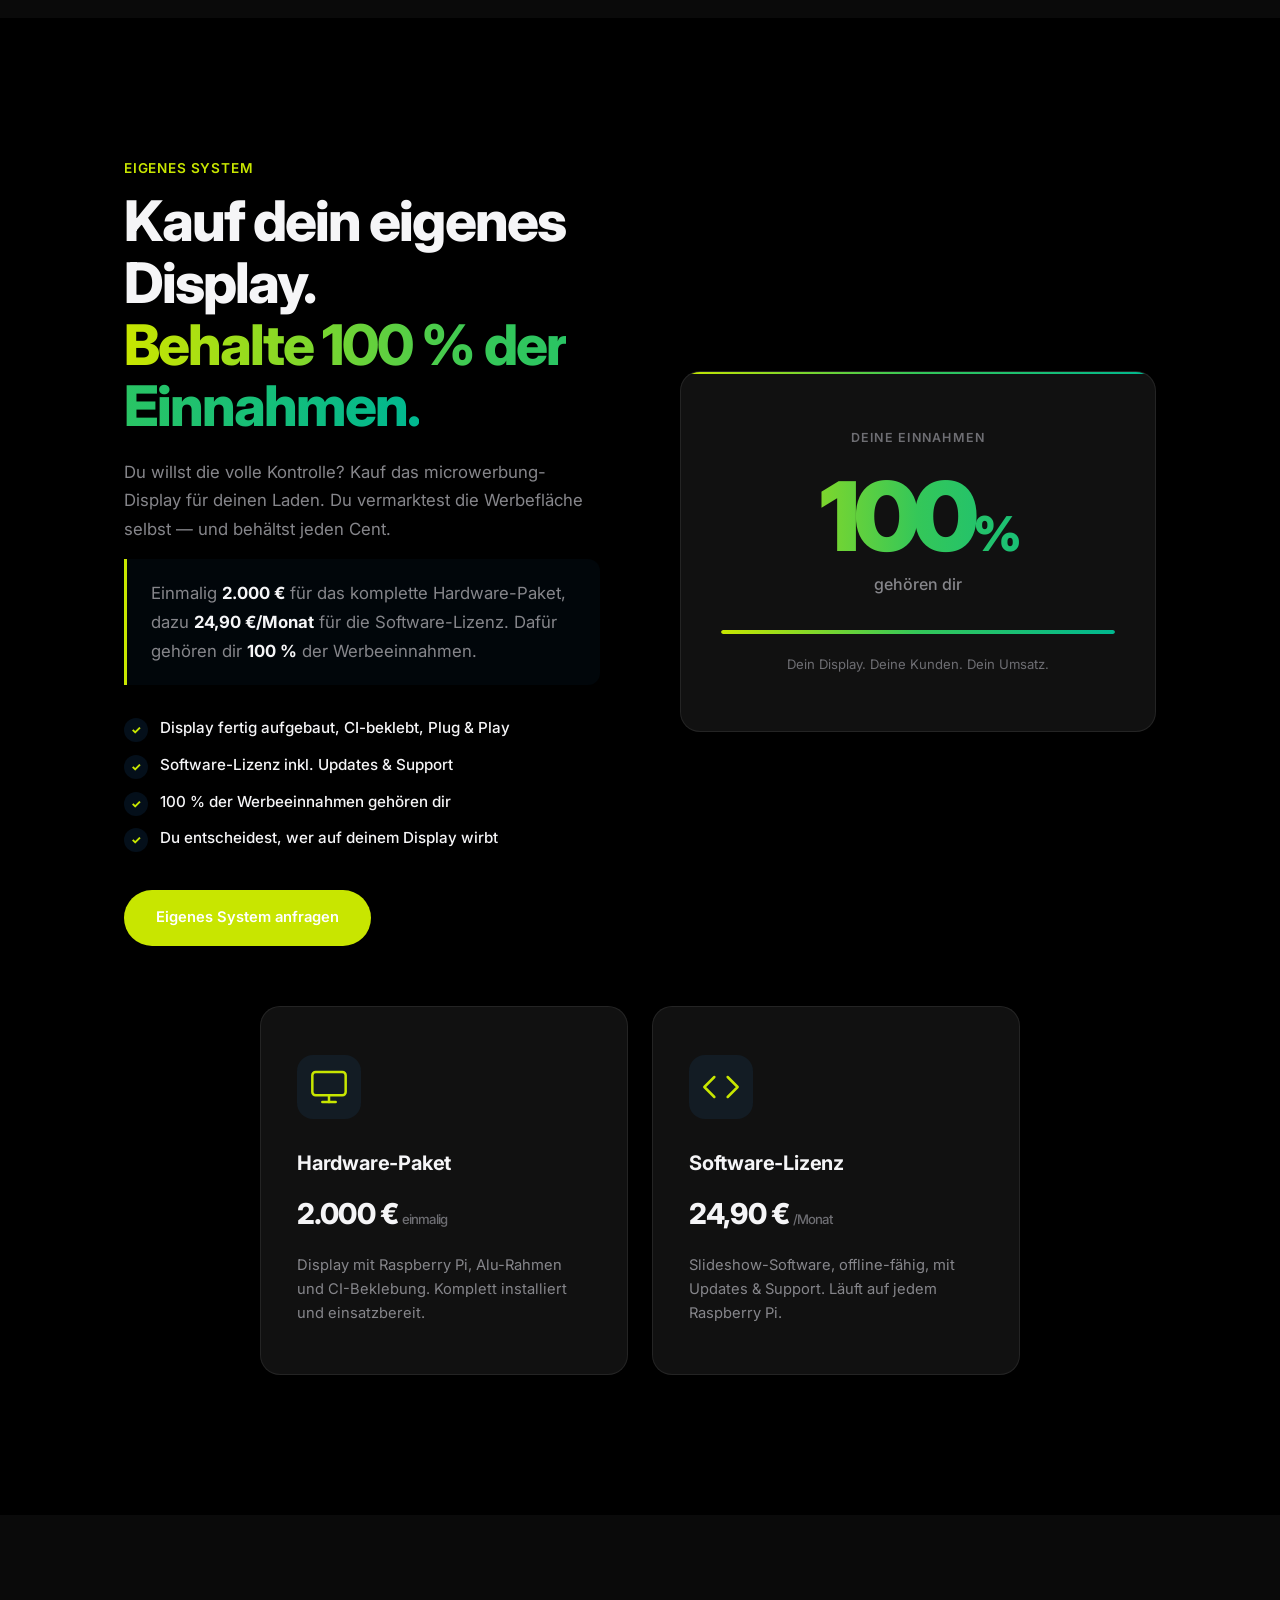
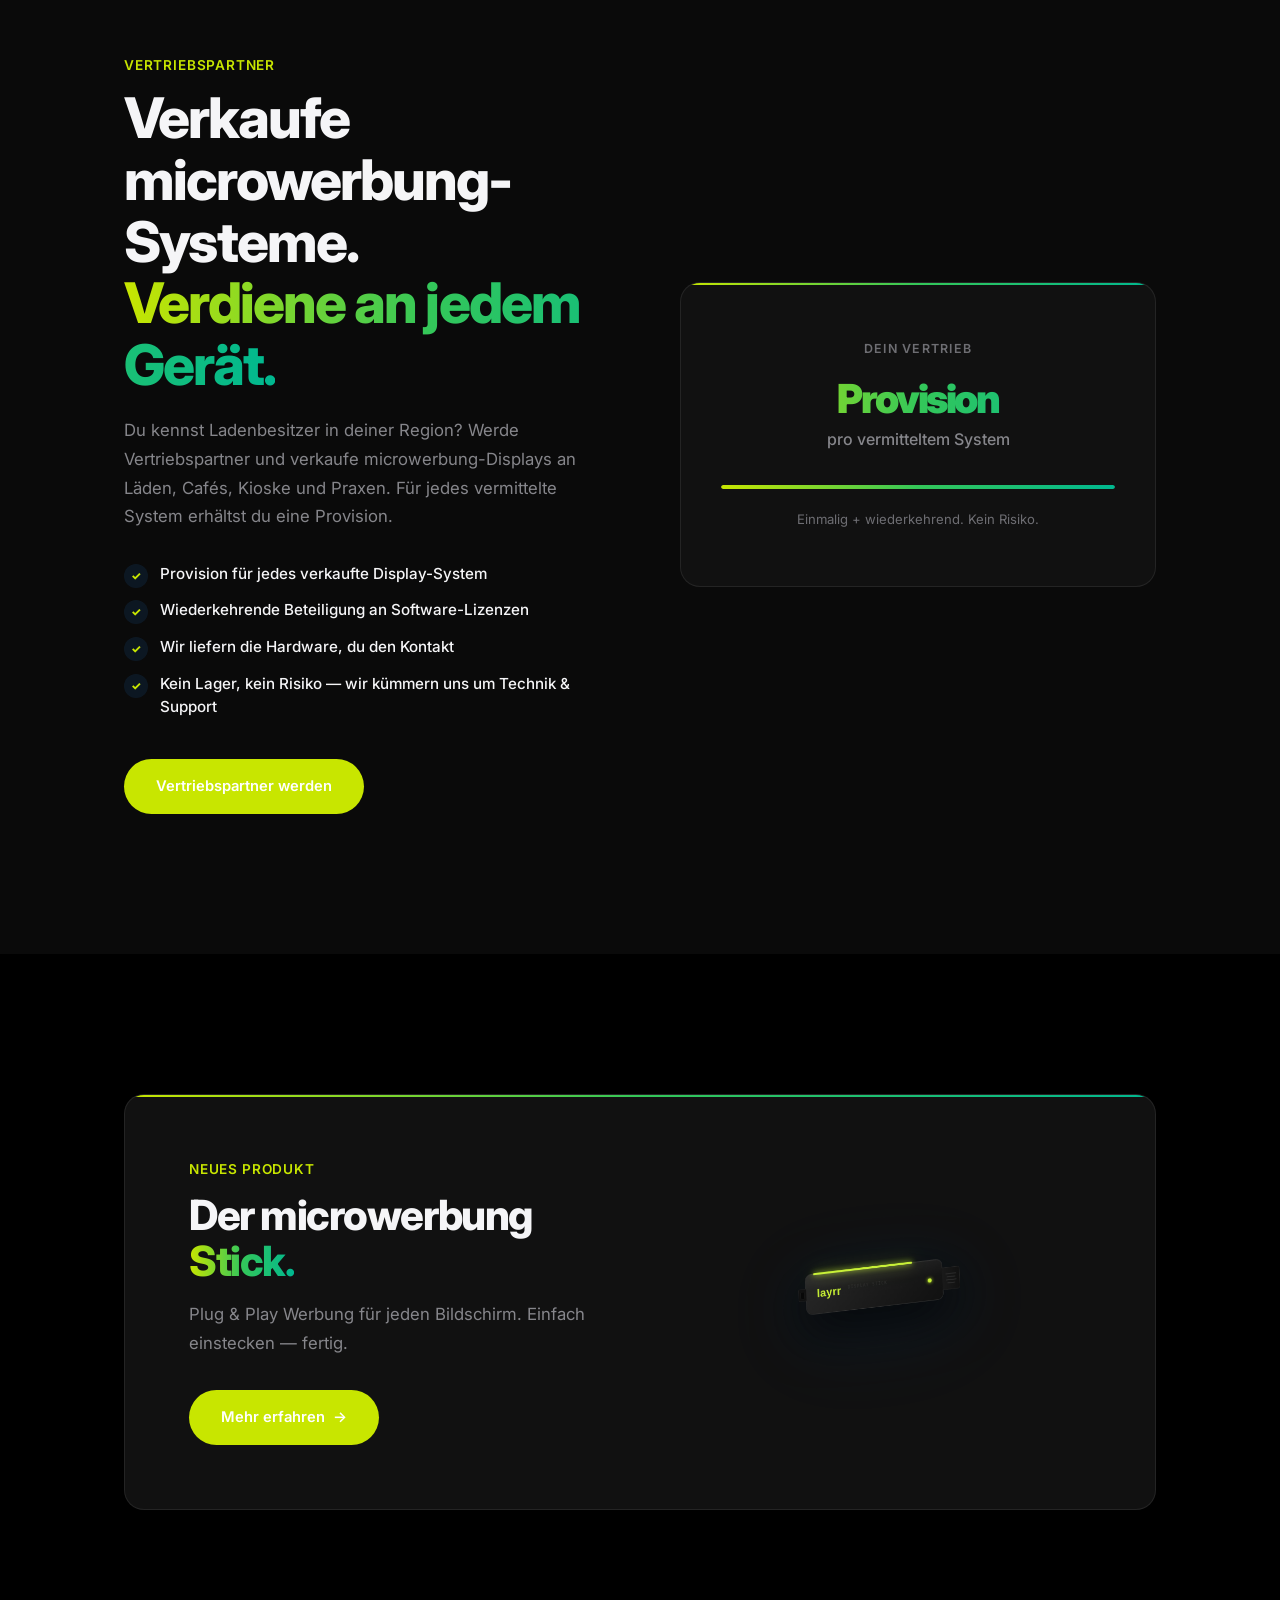
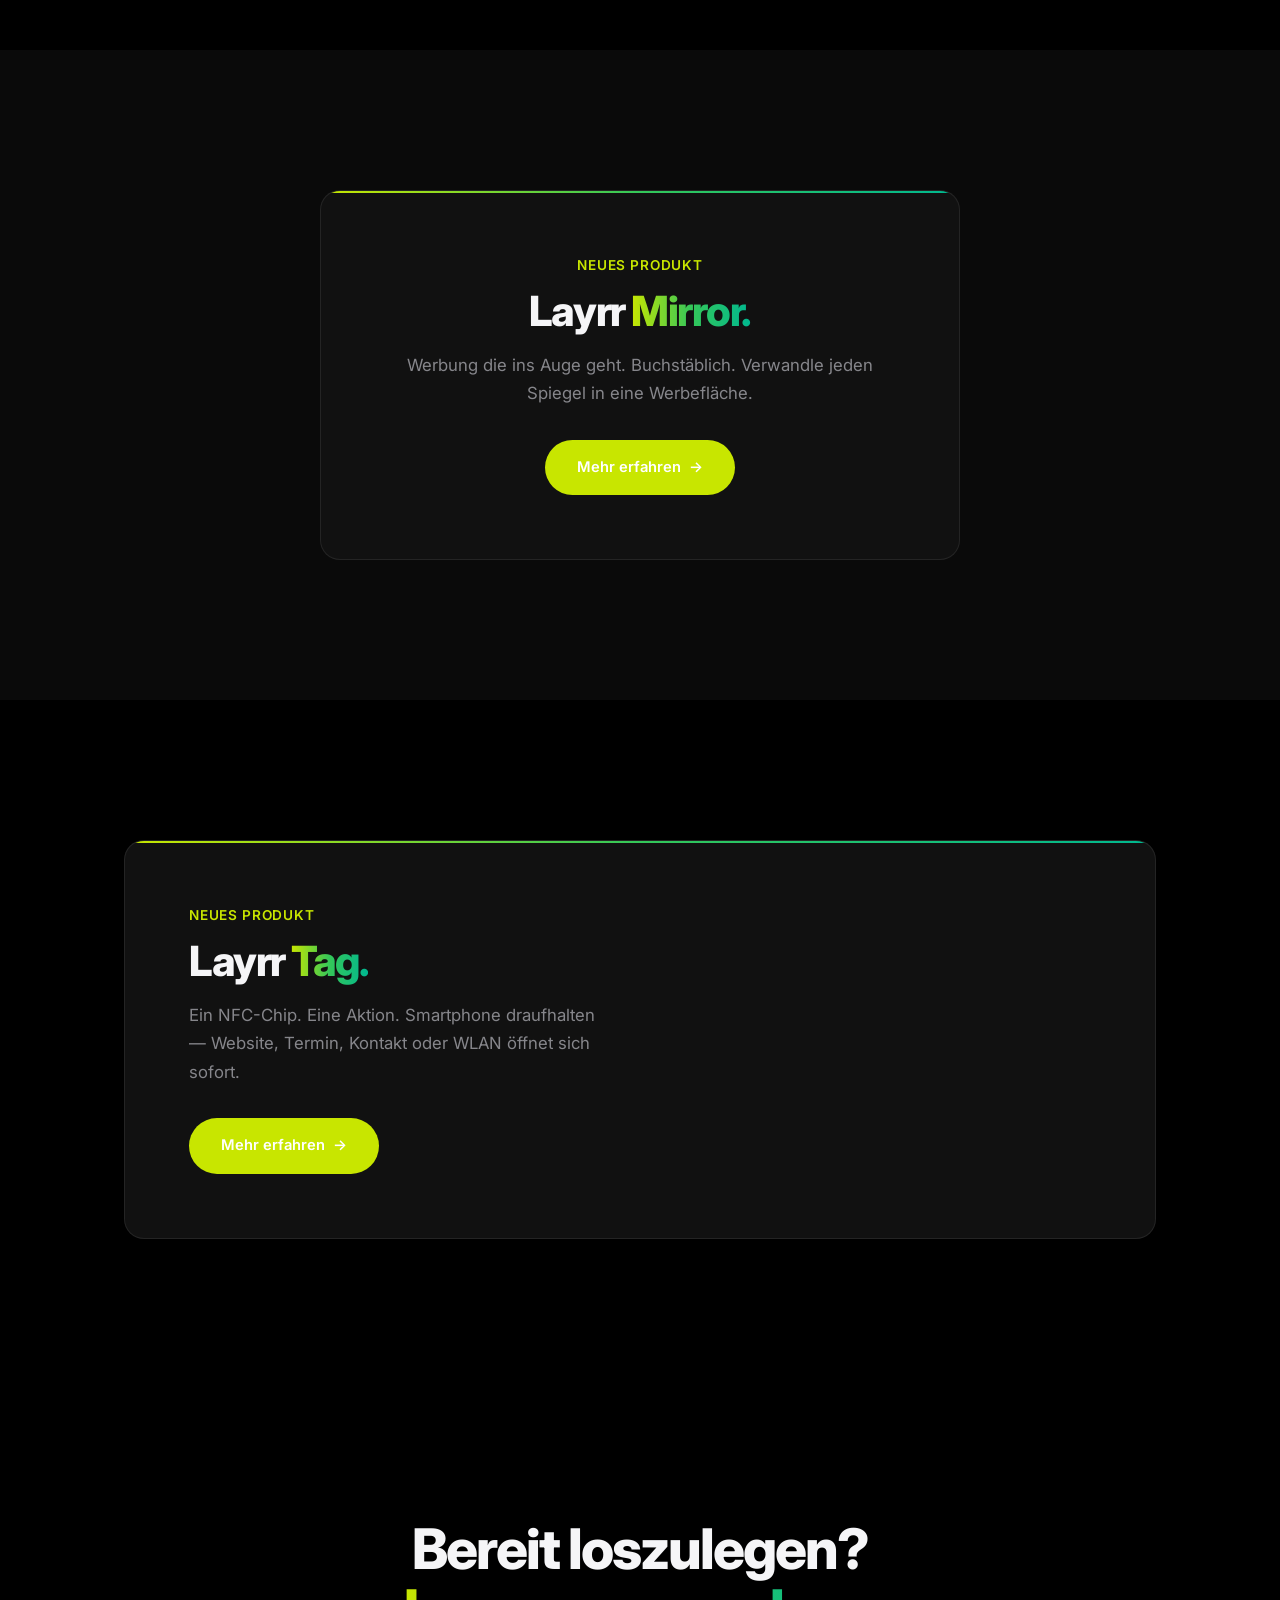
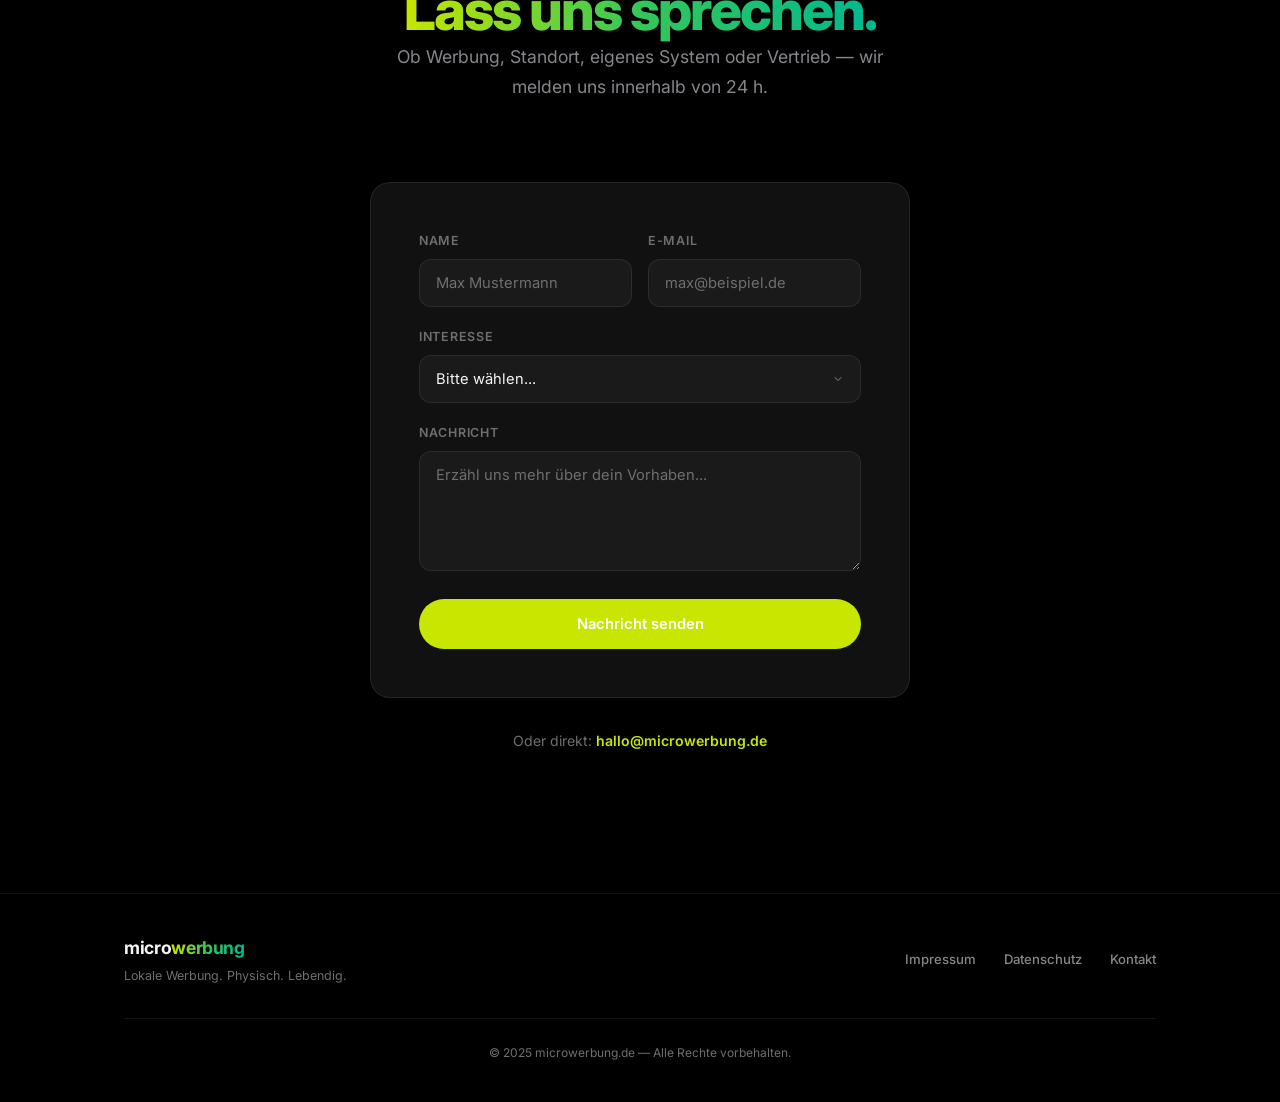
==== commit c5c3862d: "Add Layrr Tag product page and link it across all pages New NFC chip product with two models (fertig" ====
--- a/index.html
+++ b/index.html
@@ -23,6 +23,7 @@
 <li><a href="#vertrieb">Vertriebspartner</a></li>
 <li><a href="/stick.html">Der Stick</a></li>
 <li><a href="/mirror.html">Der Mirror</a></li>
+<li><a href="/tag.html">Der Tag</a></li>
 </ul>
 <a href="#kontakt" class="nav-cta">Kontakt</a>
 <button class="hamburger" onclick="document.querySelector('.mobile-menu').classList.toggle('open')" aria-label="Menü">
@@ -36,6 +37,7 @@
 <a href="#vertrieb" onclick="this.parentElement.classList.remove('open')">Vertriebspartner</a>
 <a href="/stick.html" onclick="this.parentElement.classList.remove('open')">Der Stick</a>
 <a href="/mirror.html" onclick="this.parentElement.classList.remove('open')">Der Mirror</a>
+<a href="/tag.html" onclick="this.parentElement.classList.remove('open')">Der Tag</a>
 <a href="#kontakt" onclick="this.parentElement.classList.remove('open')">Kontakt</a>
 </div>
 </nav>
@@ -327,6 +329,20 @@
 </div>
 </section>
 
+<!-- Tag Teaser -->
+<section id="tag-teaser">
+<div class="container">
+<div class="stick-teaser-card reveal">
+<div class="stick-teaser-content">
+<p class="section-eyebrow">Neues Produkt</p>
+<h2>Layrr <span class="gradient-text">Tag.</span></h2>
+<p class="stick-teaser-desc">Ein NFC-Chip. Eine Aktion. Smartphone draufhalten — Website, Termin, Kontakt oder WLAN &ouml;ffnet sich sofort.</p>
+<a href="/tag.html" class="btn btn-primary">Mehr erfahren <span class="arrow">&rarr;</span></a>
+</div>
+</div>
+</div>
+</section>
+
 <!-- Kontakt -->
 <section id="kontakt">
 <div class="container">
@@ -354,6 +370,7 @@
 <option value="eigenes-system">Eigenes System kaufen</option>
 <option value="vertrieb">Vertriebspartner werden</option>
 <option value="mirror">Layrr Mirror</option>
+<option value="tag">Layrr Tag</option>
 </select>
 </div>
 <div class="form-group">
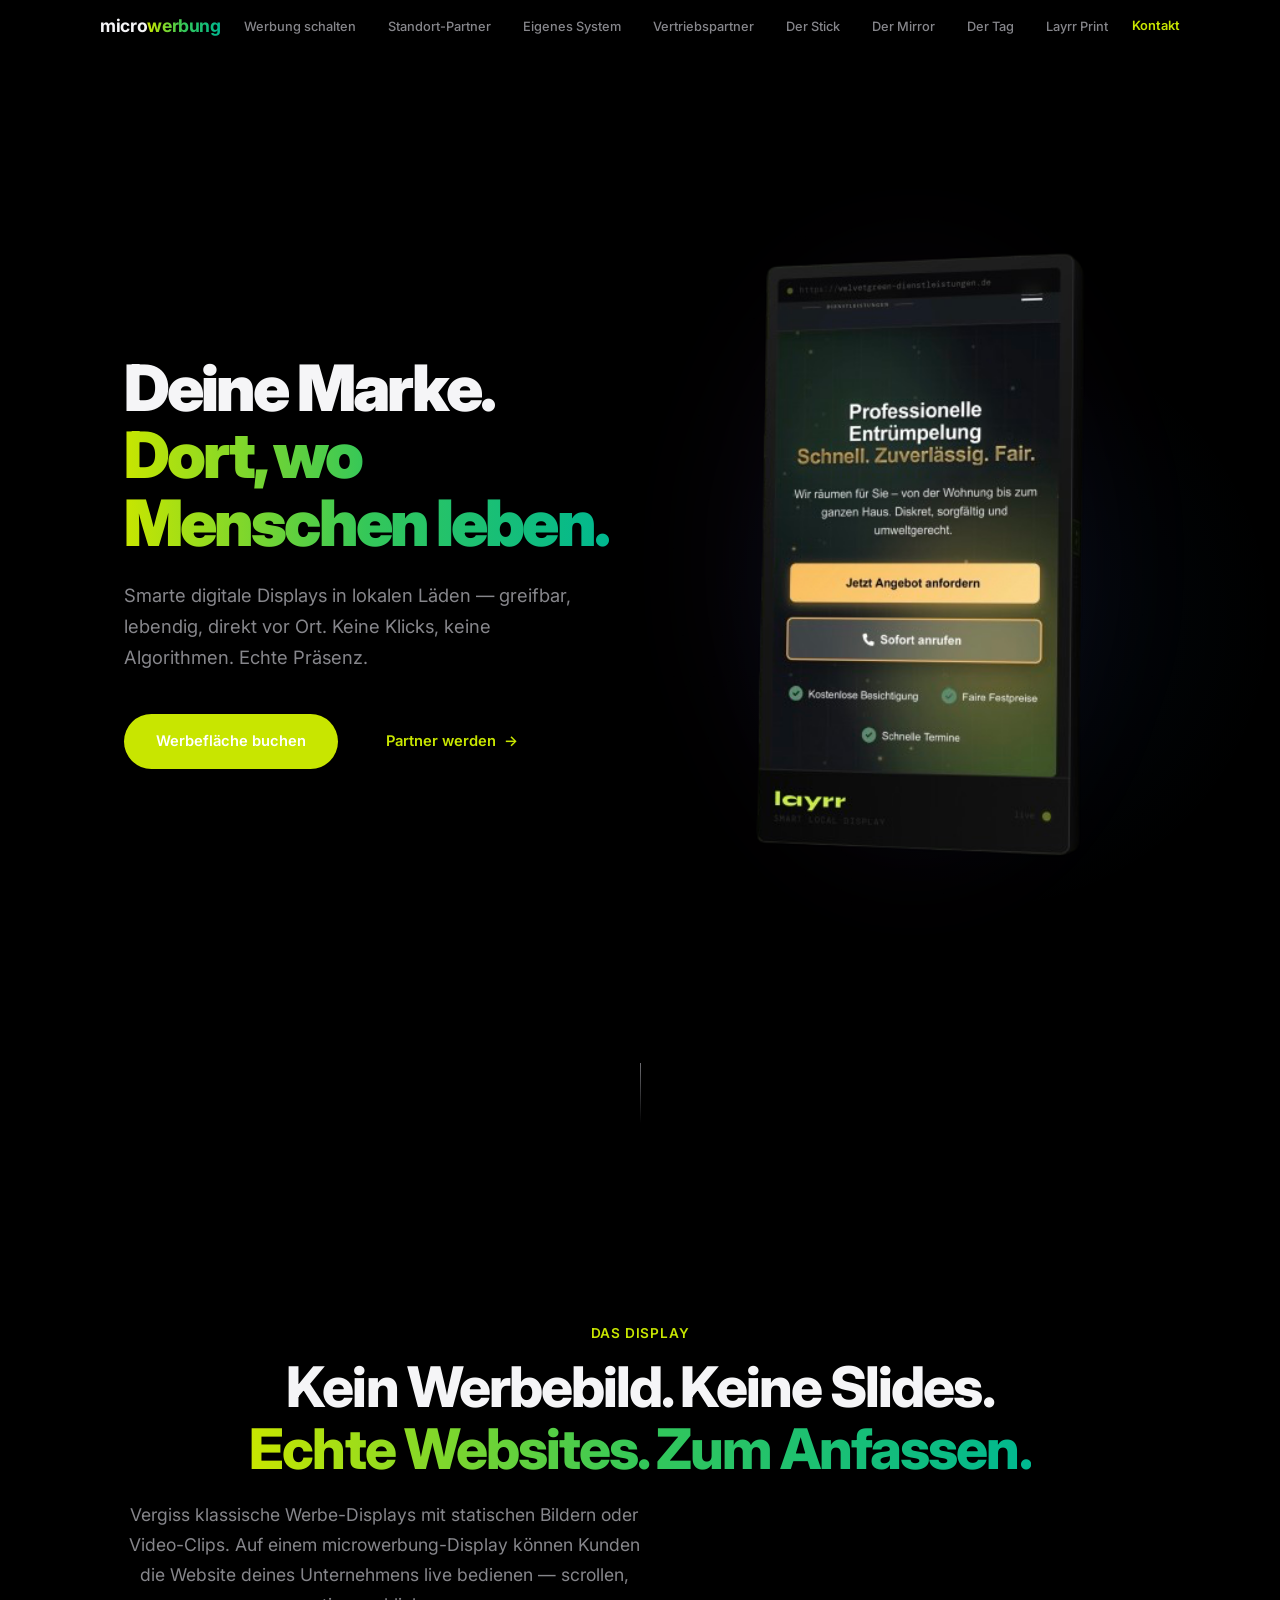
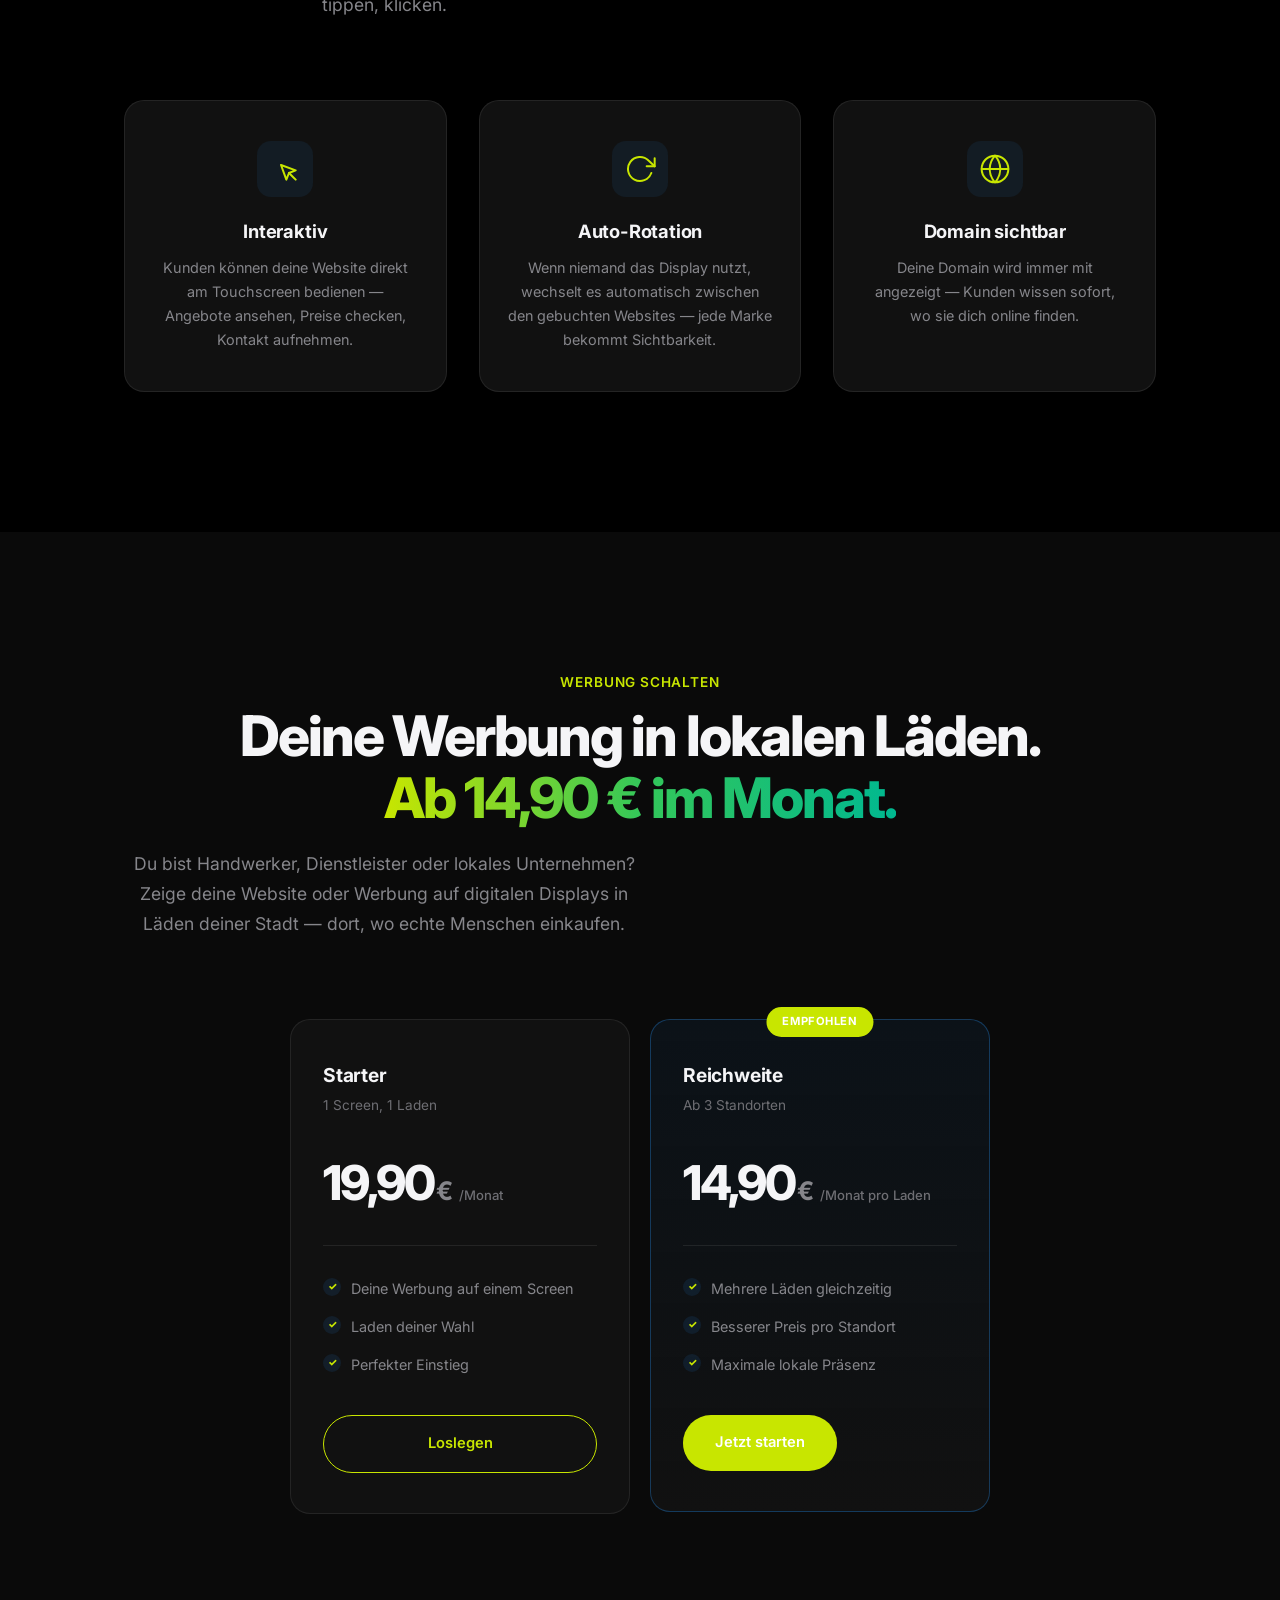
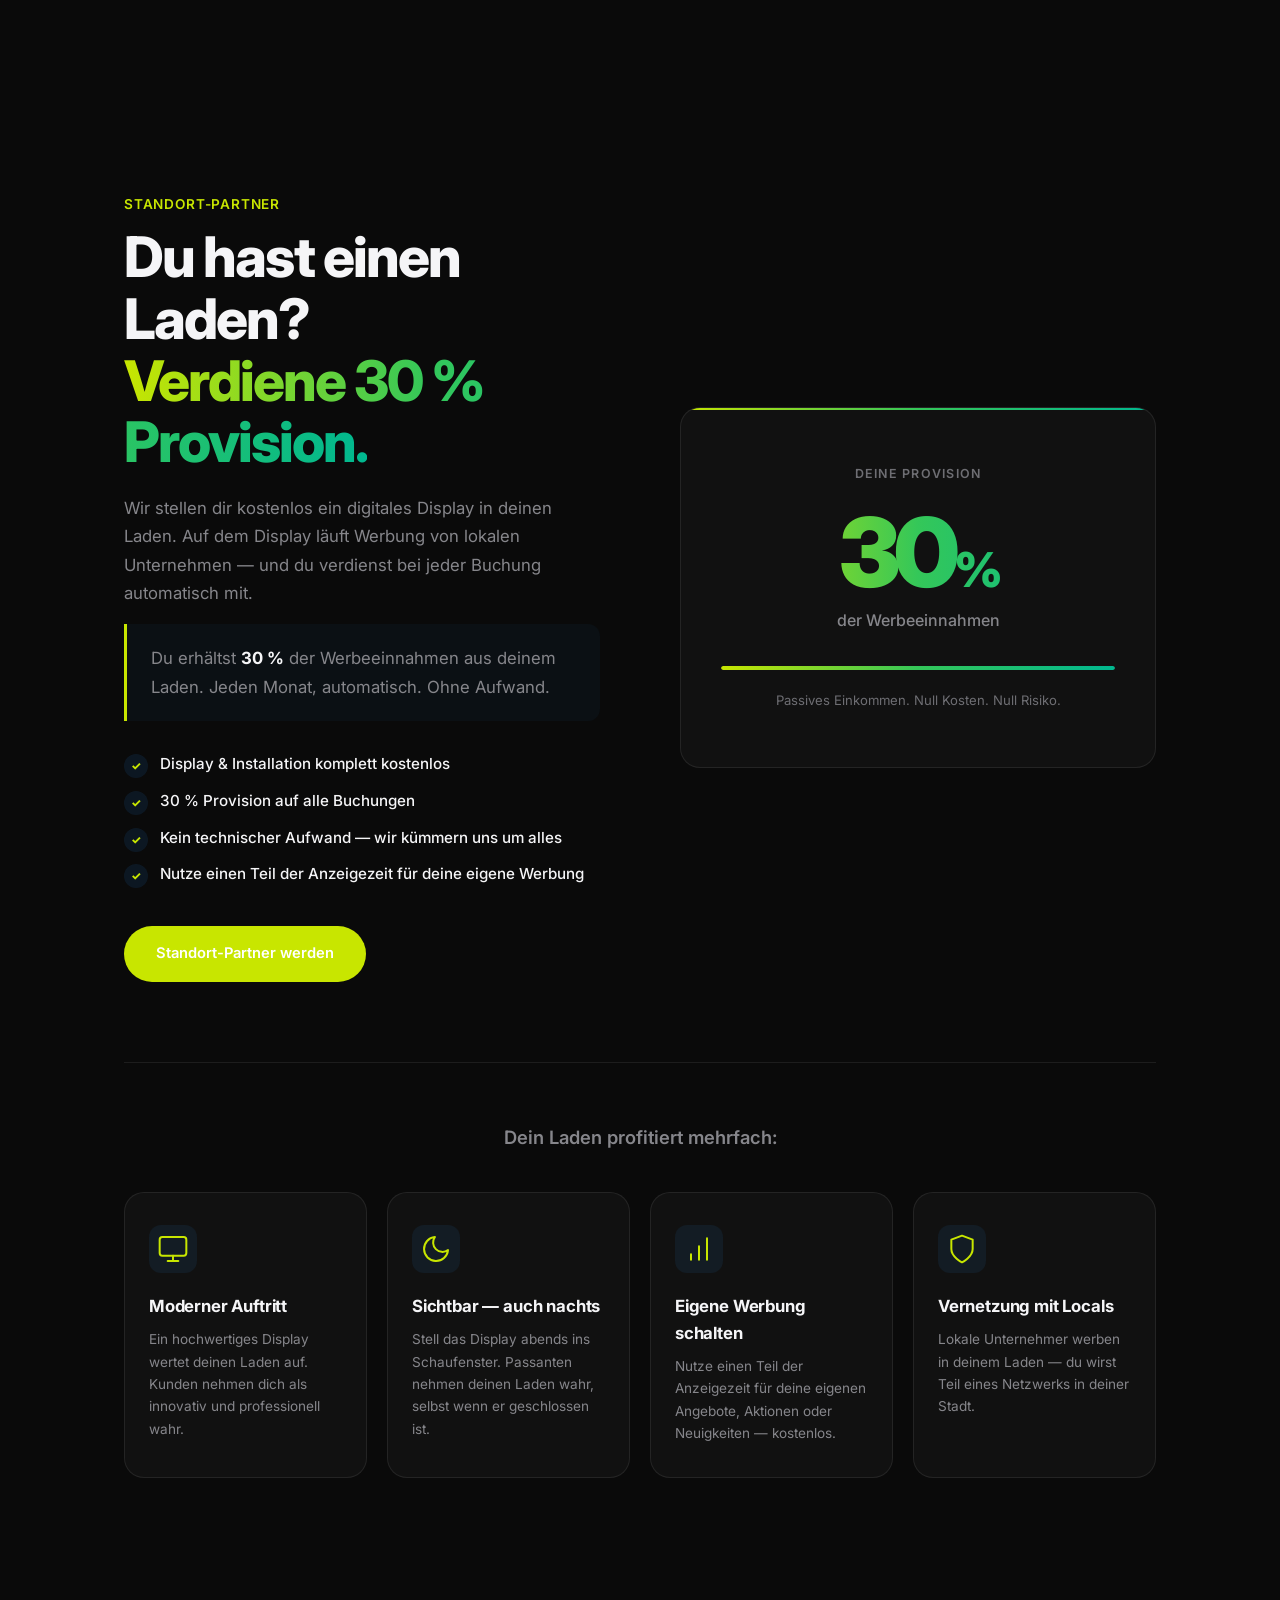
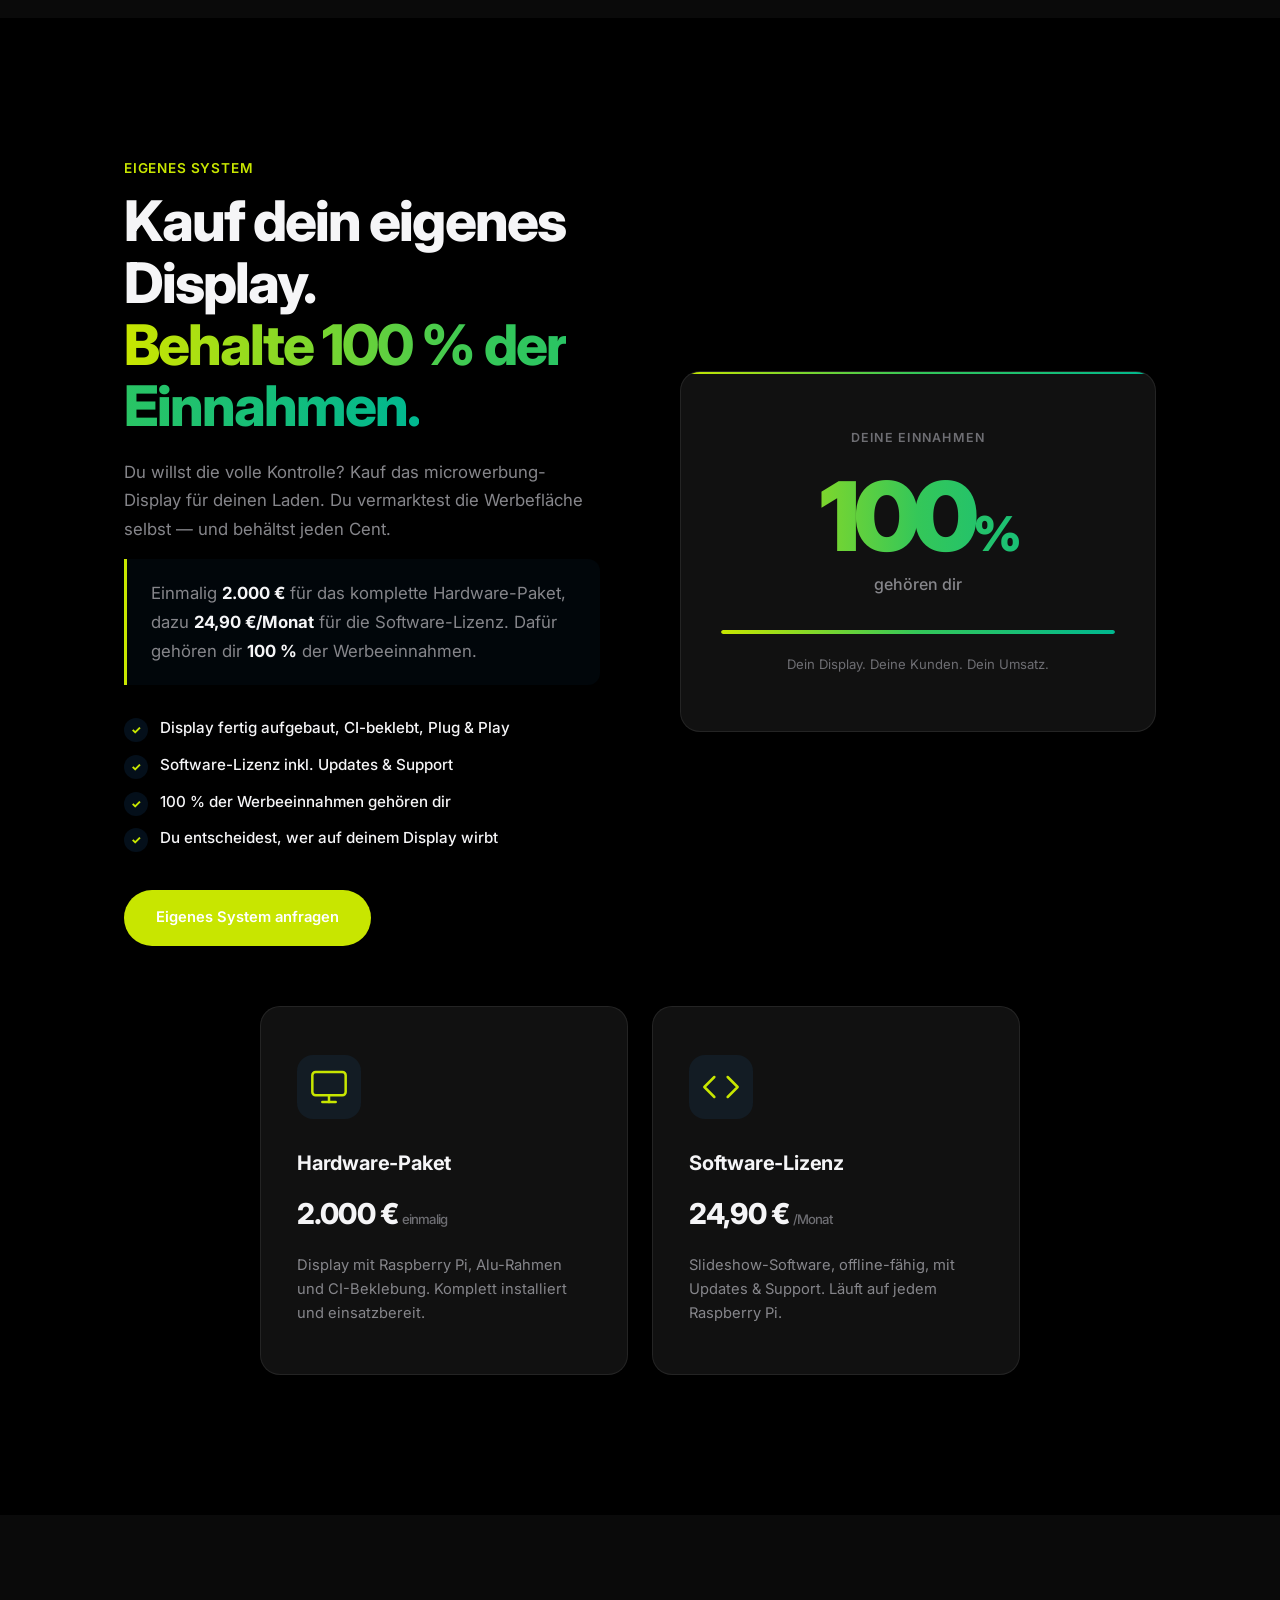
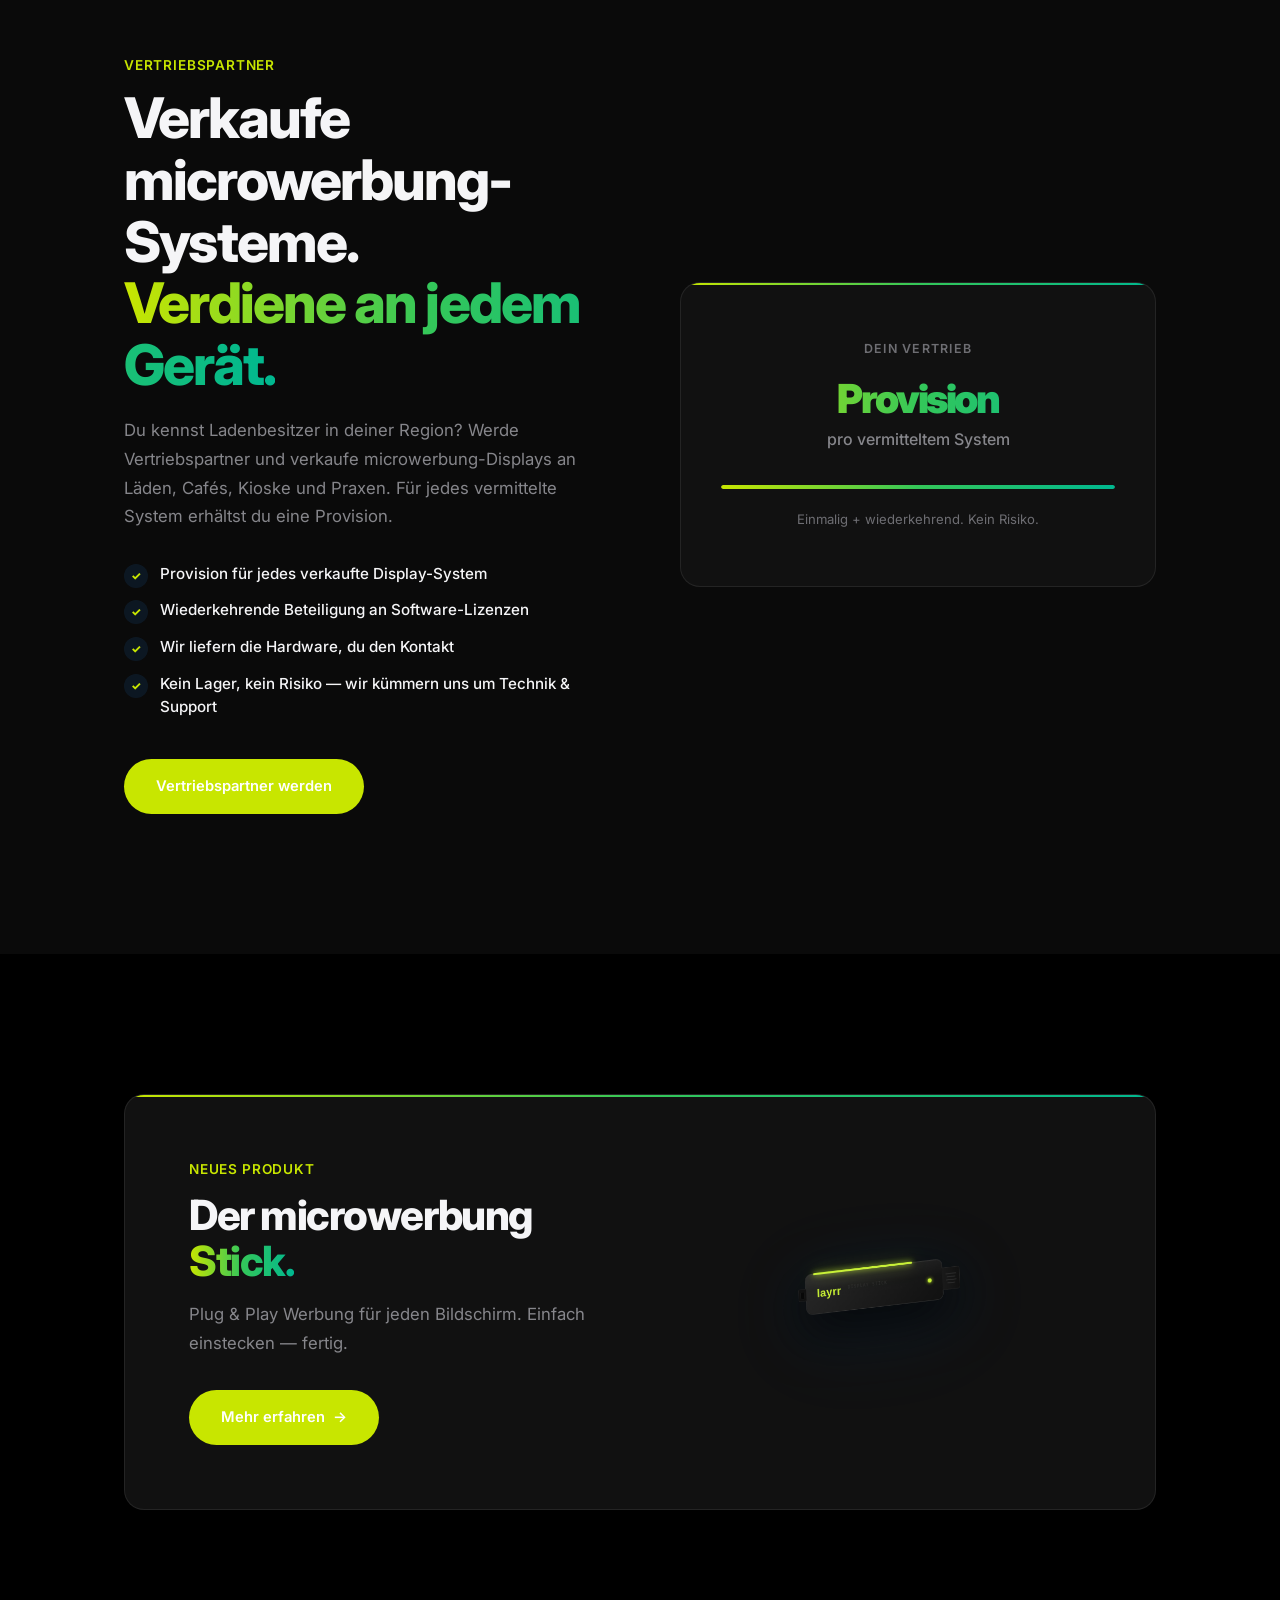
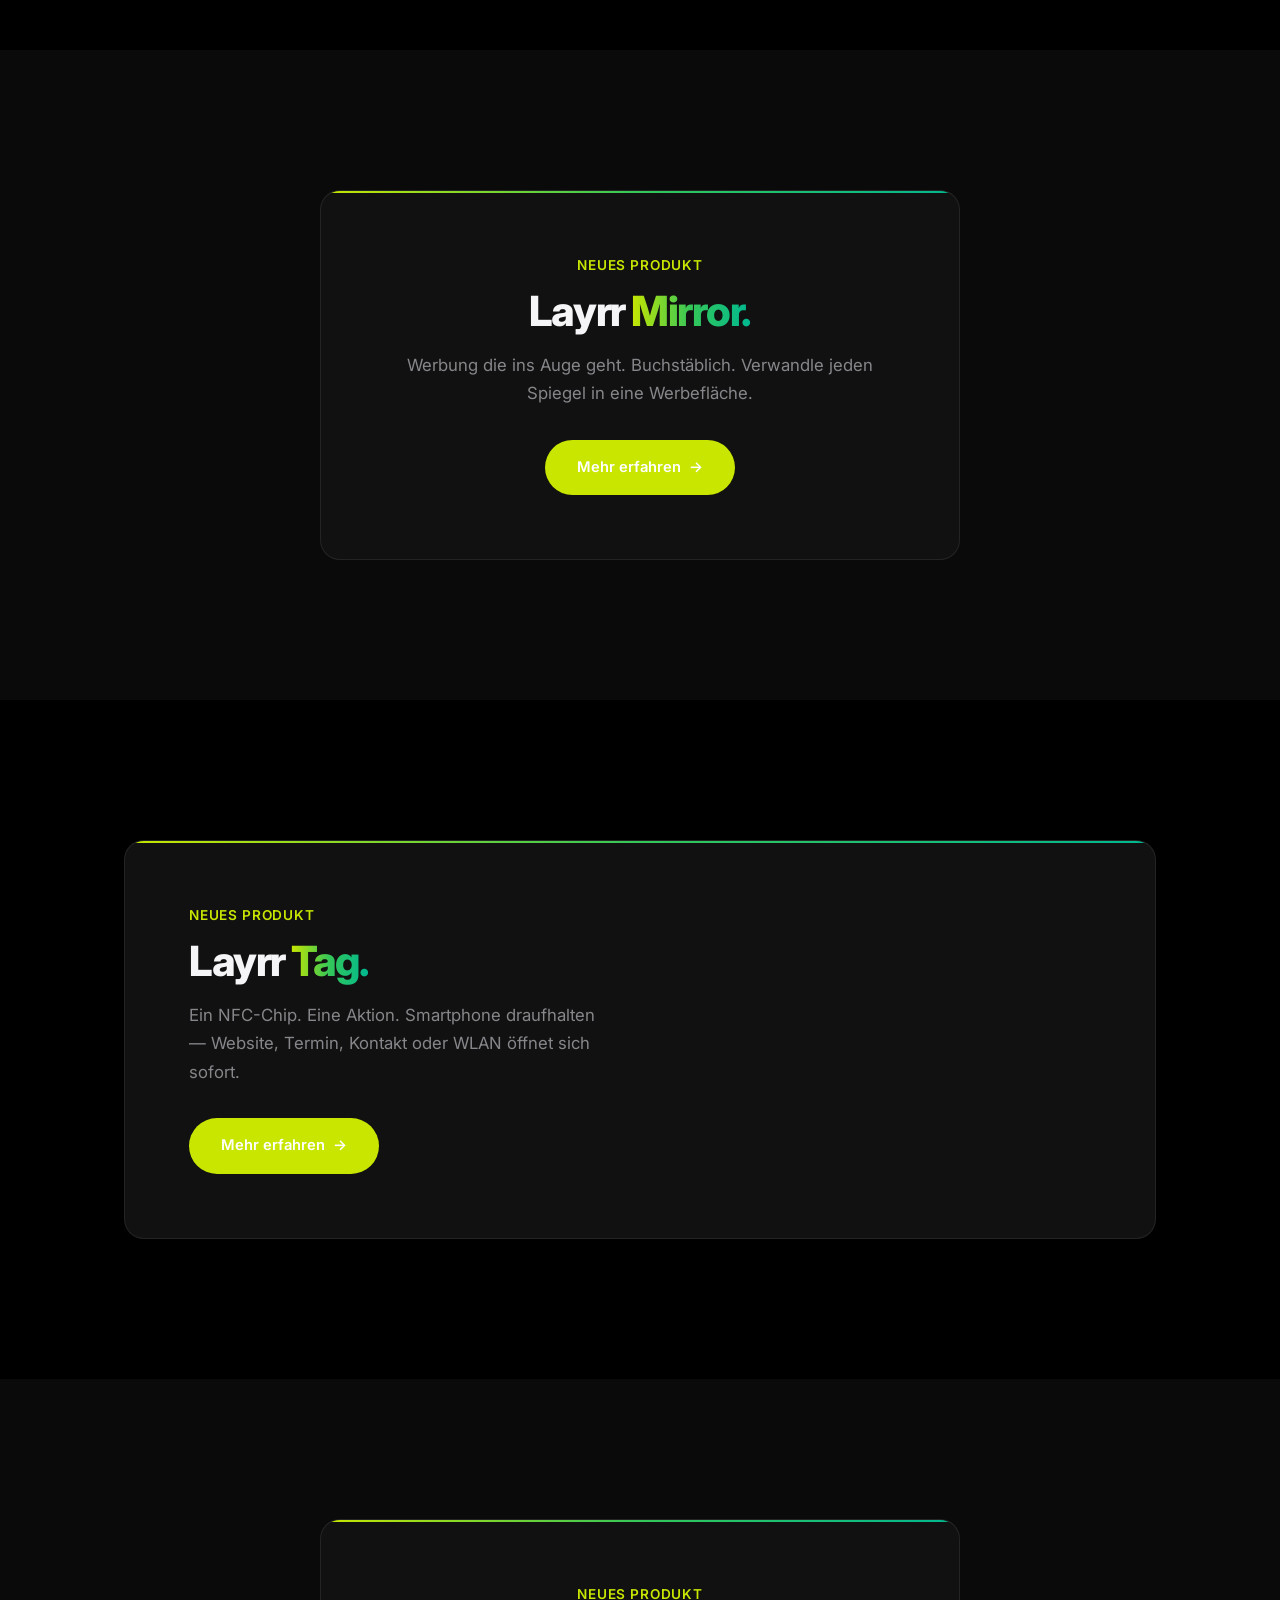
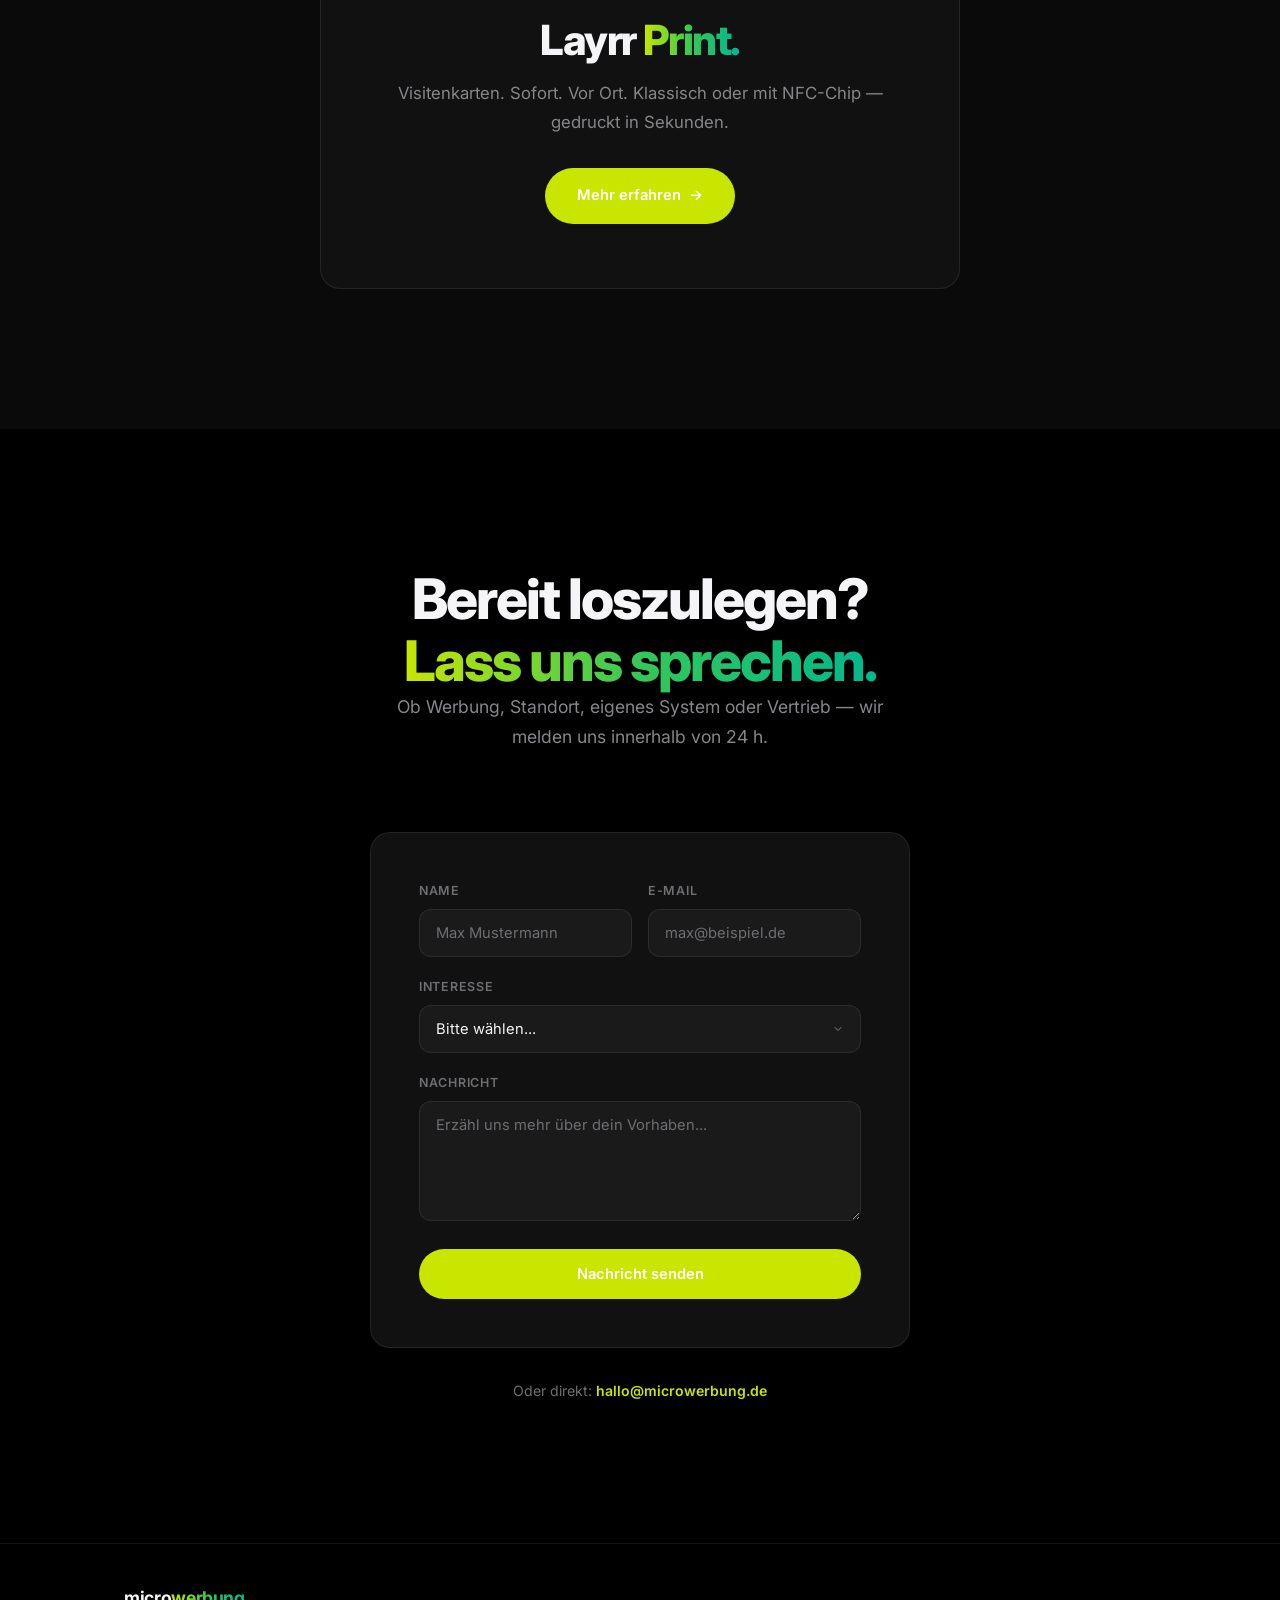
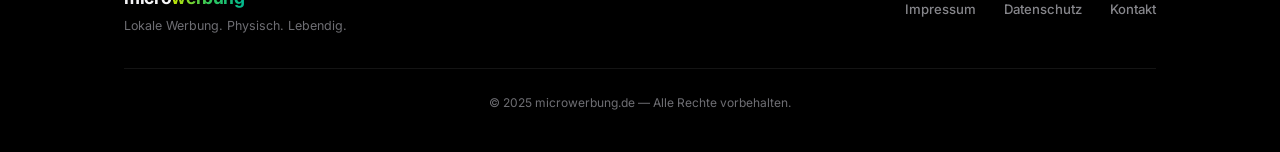
==== commit bbba60b9: "Add Layrr Print product page for business card printing New product page with hero, how-it-works ste" ====
--- a/index.html
+++ b/index.html
@@ -24,6 +24,7 @@
 <li><a href="/stick.html">Der Stick</a></li>
 <li><a href="/mirror.html">Der Mirror</a></li>
 <li><a href="/tag.html">Der Tag</a></li>
+<li><a href="/print.html">Layrr Print</a></li>
 </ul>
 <a href="#kontakt" class="nav-cta">Kontakt</a>
 <button class="hamburger" onclick="document.querySelector('.mobile-menu').classList.toggle('open')" aria-label="Menü">
@@ -38,6 +39,7 @@
 <a href="/stick.html" onclick="this.parentElement.classList.remove('open')">Der Stick</a>
 <a href="/mirror.html" onclick="this.parentElement.classList.remove('open')">Der Mirror</a>
 <a href="/tag.html" onclick="this.parentElement.classList.remove('open')">Der Tag</a>
+<a href="/print.html" onclick="this.parentElement.classList.remove('open')">Layrr Print</a>
 <a href="#kontakt" onclick="this.parentElement.classList.remove('open')">Kontakt</a>
 </div>
 </nav>
@@ -343,6 +345,20 @@
 </div>
 </section>
 
+<!-- Print Teaser -->
+<section id="print-teaser" class="section-dark">
+<div class="container">
+<div class="mirror-teaser-card reveal">
+<div class="mirror-teaser-content">
+<p class="section-eyebrow">Neues Produkt</p>
+<h2>Layrr <span class="gradient-text">Print.</span></h2>
+<p class="mirror-teaser-desc">Visitenkarten. Sofort. Vor Ort. Klassisch oder mit NFC-Chip &mdash; gedruckt in Sekunden.</p>
+<a href="/print.html" class="btn btn-primary">Mehr erfahren <span class="arrow">&rarr;</span></a>
+</div>
+</div>
+</div>
+</section>
+
 <!-- Kontakt -->
 <section id="kontakt">
 <div class="container">
@@ -371,6 +387,7 @@
 <option value="vertrieb">Vertriebspartner werden</option>
 <option value="mirror">Layrr Mirror</option>
 <option value="tag">Layrr Tag</option>
+<option value="print">Layrr Print</option>
 </select>
 </div>
 <div class="form-group">
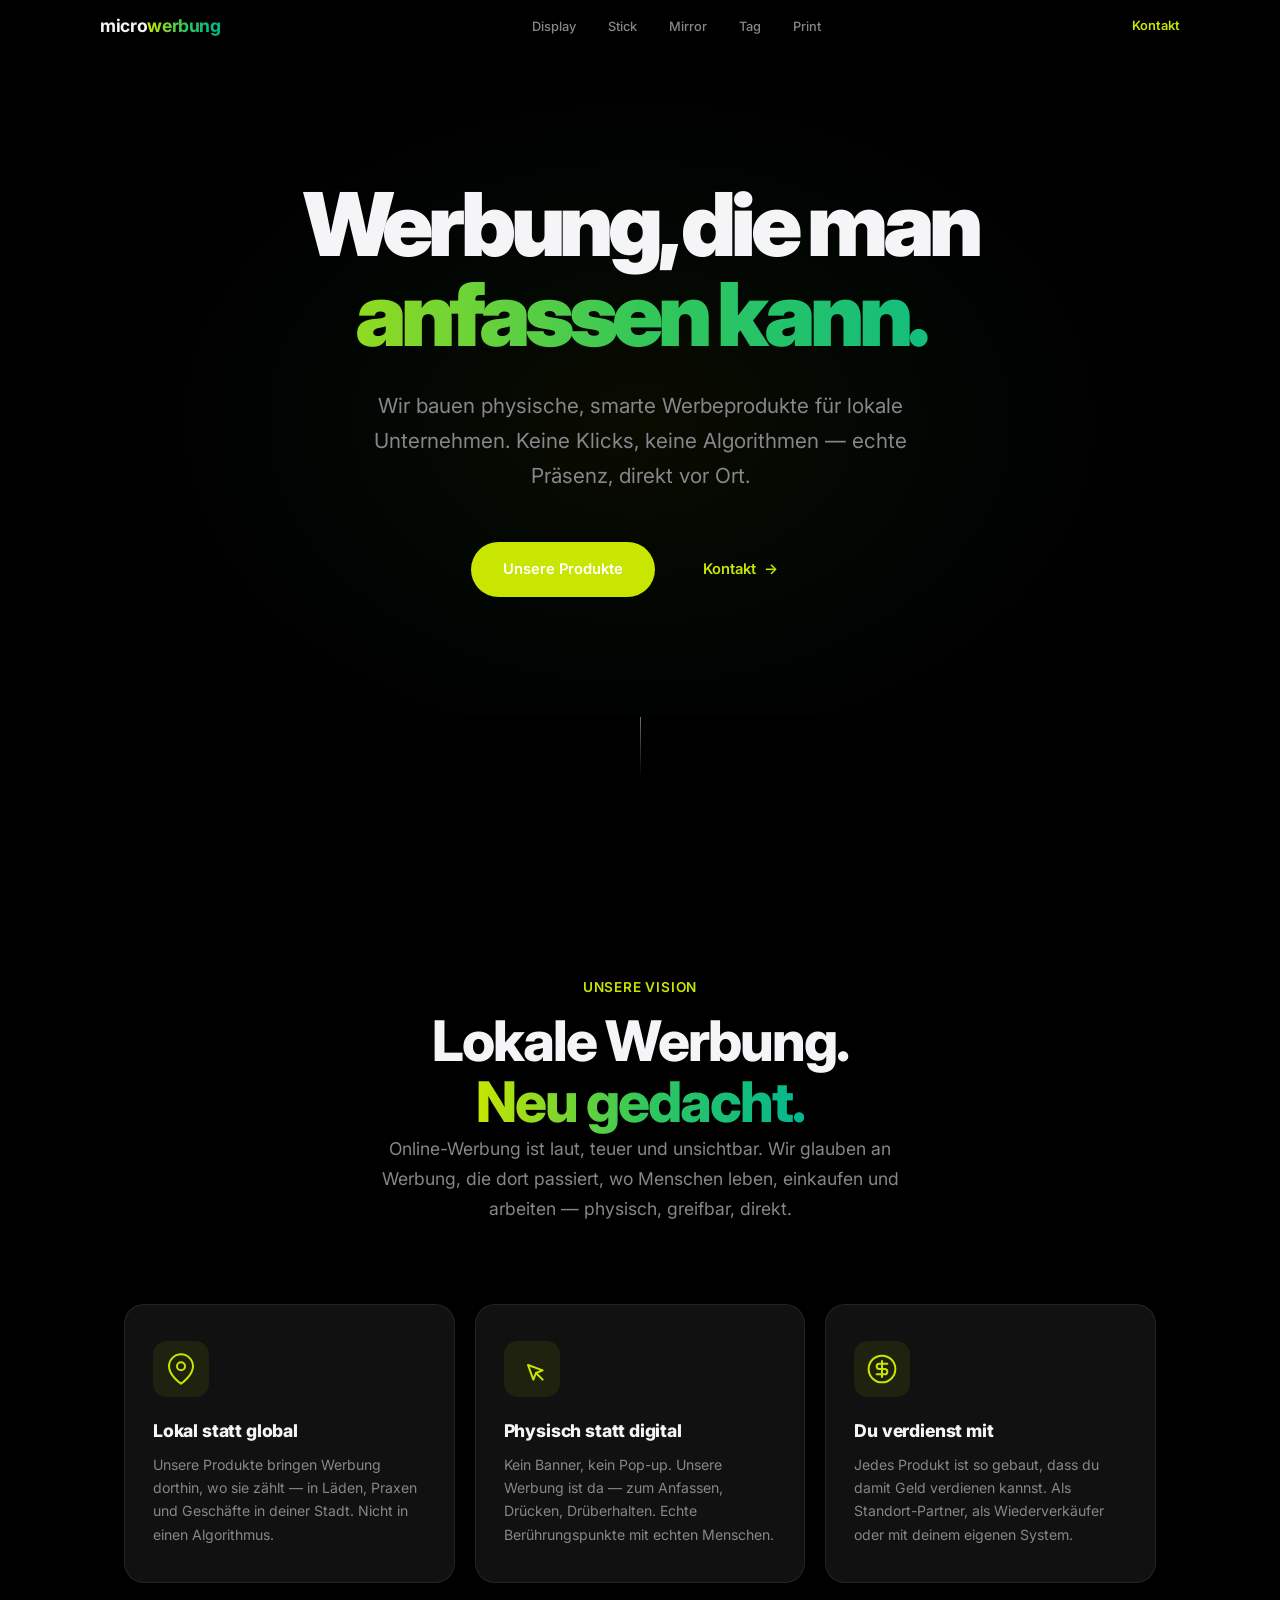
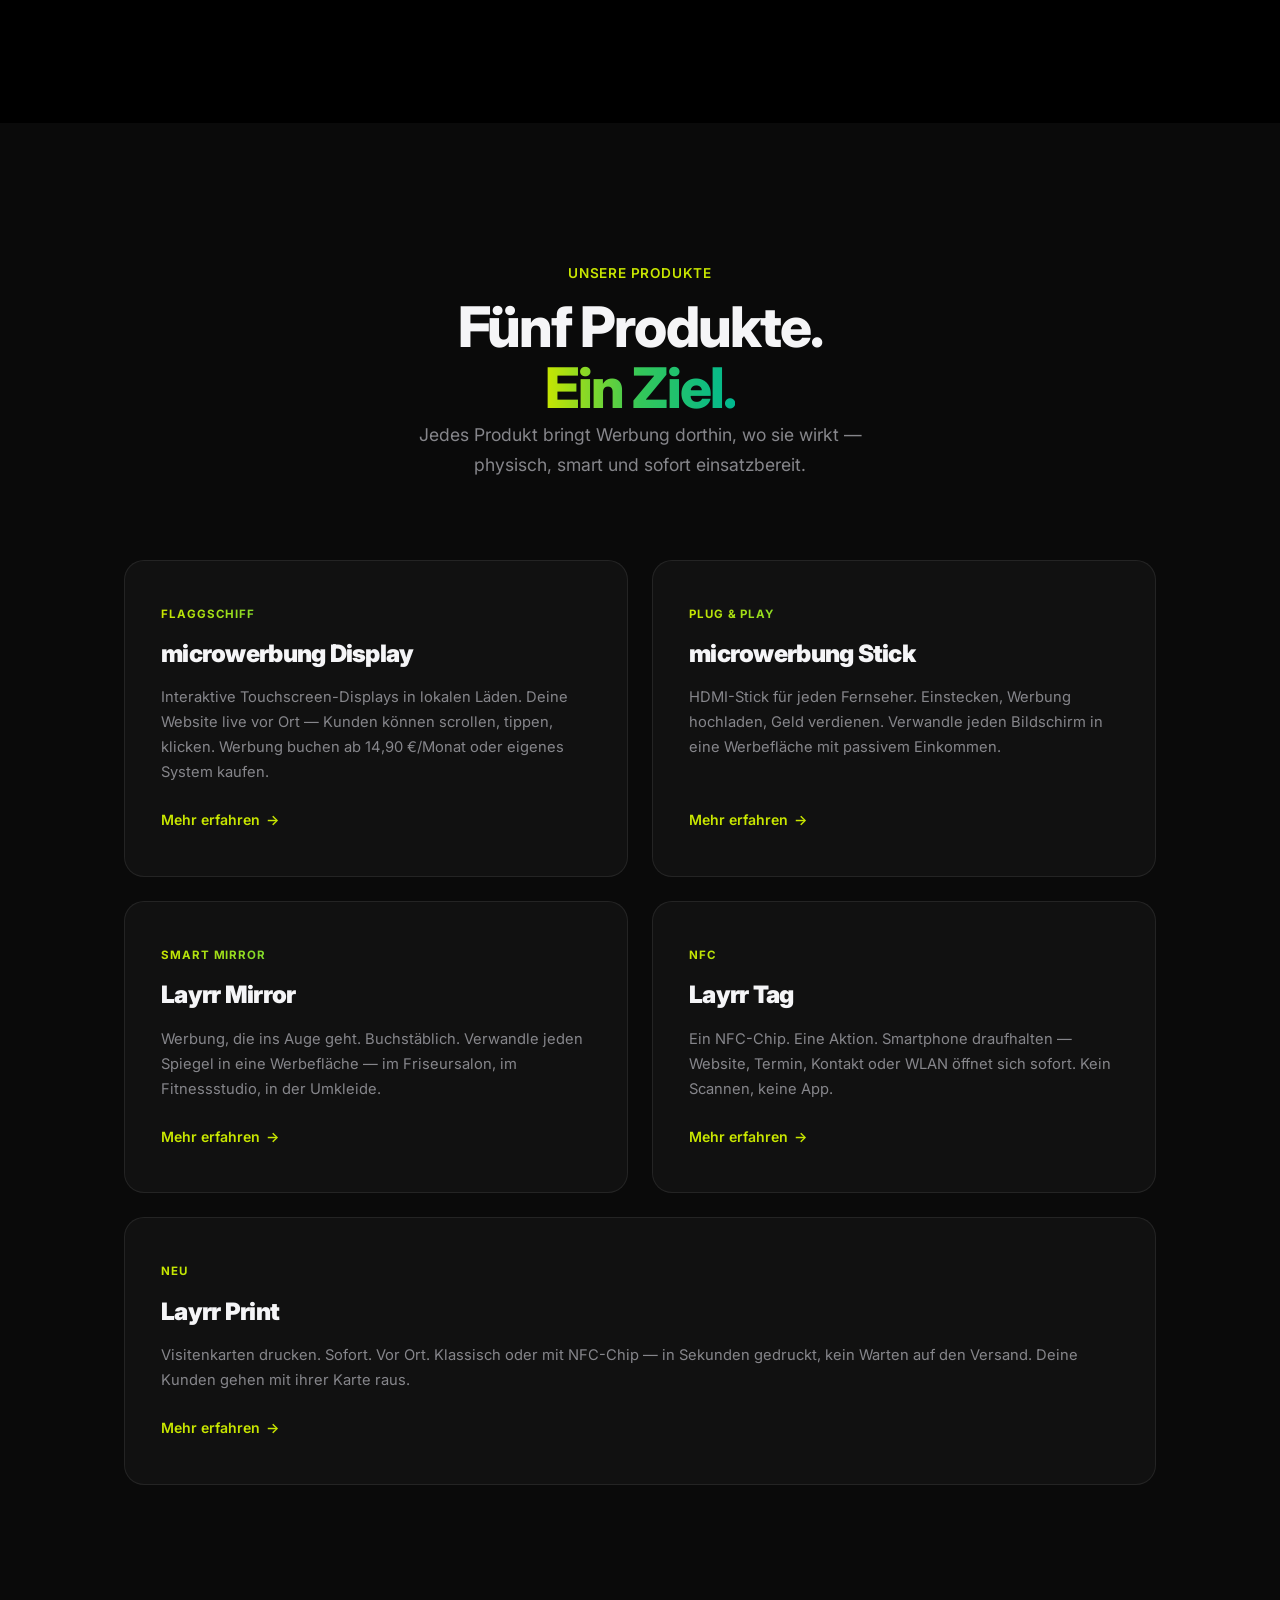
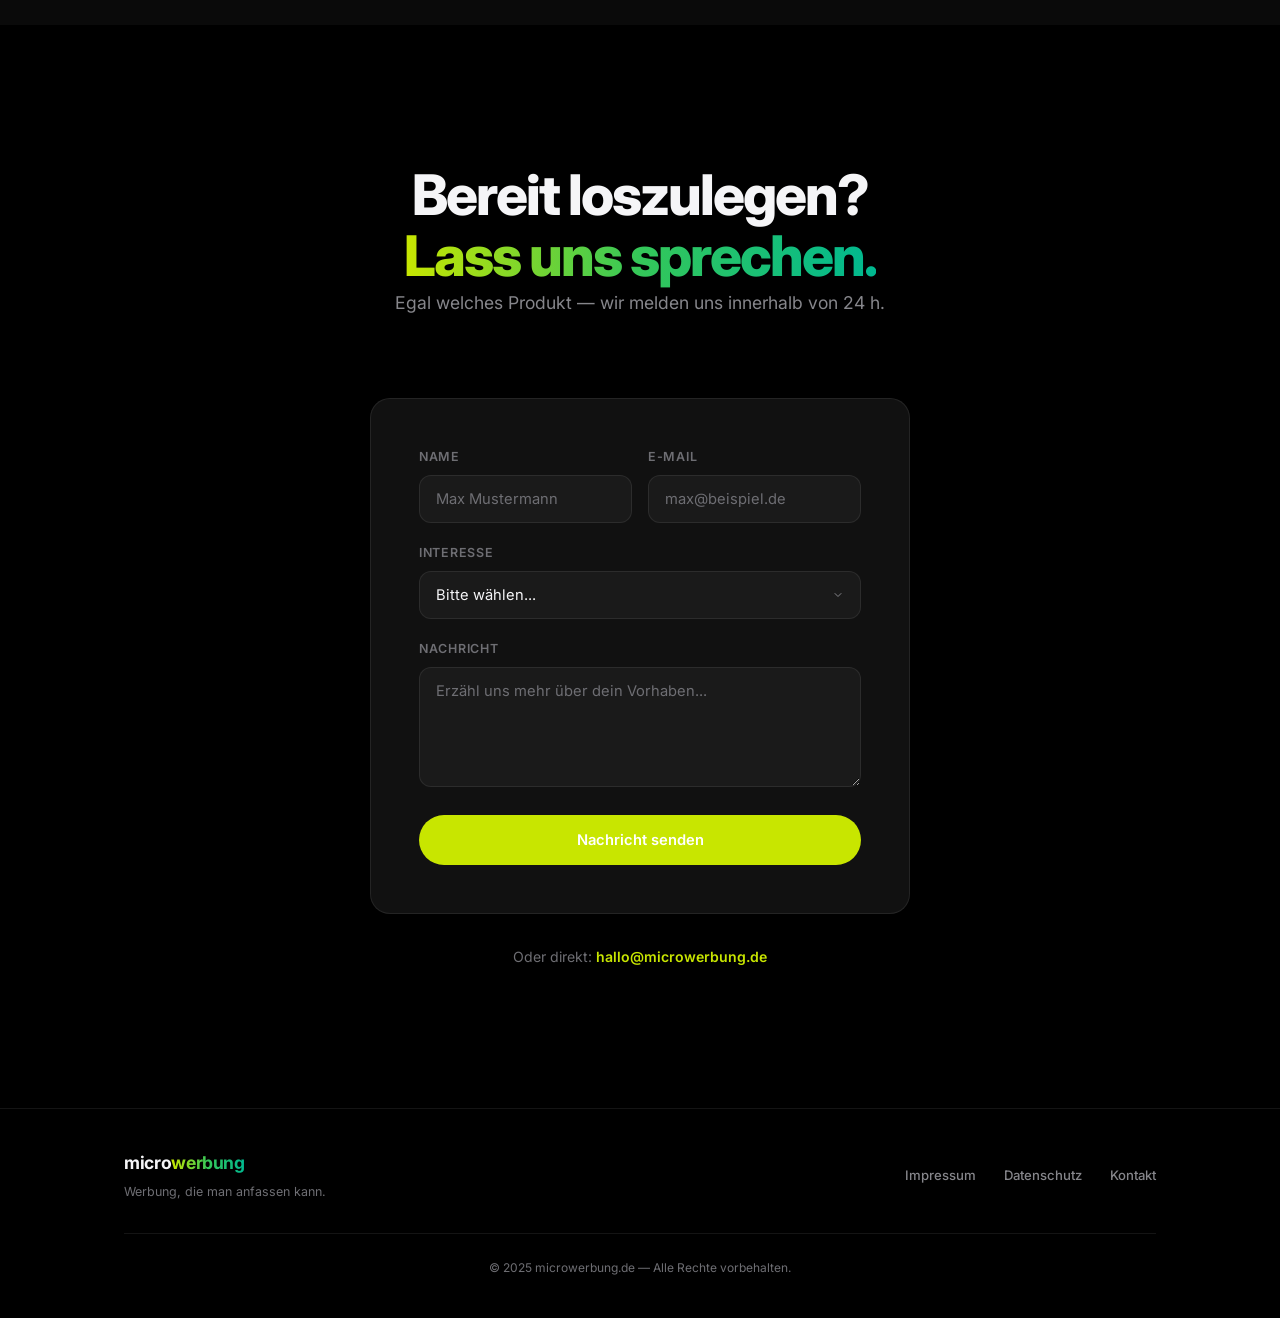
==== commit 9130a09f: "Redesign homepage as vision/product overview, extract Display to own page - New index.html: company " ====
--- a/index.html
+++ b/index.html
@@ -3,66 +3,238 @@
 <head>
 <meta charset="UTF-8">
 <meta name="viewport" content="width=device-width, initial-scale=1.0">
-<title>microwerbung — Lokale Werbung. Physisch. Lebendig.</title>
-<meta name="description" content="Smarte digitale Displays in lokalen Läden — deine Marke dort, wo echte Menschen einkaufen.">
+<title>microwerbung &mdash; Werbung, die man anfassen kann.</title>
+<meta name="description" content="Physische, smarte Werbeprodukte f&uuml;r lokale Unternehmen. Displays, Sticks, Spiegel, NFC-Tags und Visitenkartendrucker &mdash; alles aus einer Hand.">
 <link rel="preconnect" href="https://fonts.googleapis.com">
 <link rel="preconnect" href="https://fonts.gstatic.com" crossorigin>
 <link href="https://fonts.googleapis.com/css2?family=Inter:wght@400;500;600;700;800;900&display=swap" rel="stylesheet">
 <link rel="stylesheet" href="style.css">
+<style>
+/* ═══ Homepage-specific styles ═══ */
+.home-hero {
+  padding: 180px 0 120px;
+  position: relative;
+  overflow: hidden;
+  text-align: center;
+}
+.home-hero::before {
+  content: '';
+  position: absolute;
+  top: 10%; left: 50%;
+  transform: translateX(-50%);
+  width: 1000px; height: 700px;
+  background: radial-gradient(ellipse, rgba(200,230,0,.05) 0%, rgba(52,199,89,.03) 40%, transparent 70%);
+  pointer-events: none;
+}
+.home-hero h1 {
+  font-weight: 900;
+  font-size: clamp(3rem, 7vw, 5.5rem);
+  line-height: 1.02;
+  letter-spacing: -.06em;
+  max-width: 900px;
+  margin: 0 auto 28px;
+}
+.home-hero-sub {
+  color: var(--text-secondary);
+  font-size: clamp(1.05rem, 1.8vw, 1.3rem);
+  line-height: 1.7;
+  max-width: 620px;
+  margin: 0 auto 48px;
+}
+.home-hero-ctas {
+  display: flex;
+  gap: 16px;
+  justify-content: center;
+  flex-wrap: wrap;
+}
+
+/* Vision */
+.vision-grid {
+  display: grid;
+  grid-template-columns: repeat(3, 1fr);
+  gap: 20px;
+  margin-top: 20px;
+}
+.vision-card {
+  background: var(--bg-card);
+  border: 1px solid var(--border);
+  border-radius: var(--radius);
+  padding: 36px 28px;
+  transition: all .5s var(--ease);
+}
+.vision-card:hover {
+  border-color: var(--border-hover);
+  transform: translateY(-4px);
+}
+.vision-icon {
+  width: 56px; height: 56px;
+  border-radius: 14px;
+  background: rgba(200,230,0,.08);
+  display: flex; align-items: center; justify-content: center;
+  margin-bottom: 20px;
+  color: var(--blue);
+}
+.vision-card h3 {
+  font-size: 1.1rem;
+  font-weight: 800;
+  letter-spacing: -.01em;
+  margin-bottom: 8px;
+}
+.vision-card p {
+  color: var(--text-secondary);
+  font-size: .88rem;
+  line-height: 1.65;
+}
+
+/* Products */
+.products-grid {
+  display: grid;
+  grid-template-columns: repeat(2, 1fr);
+  gap: 24px;
+  margin-top: 20px;
+}
+.product-card {
+  background: var(--bg-card);
+  border: 1px solid var(--border);
+  border-radius: var(--radius);
+  padding: 44px 36px;
+  transition: all .5s var(--ease);
+  display: flex;
+  flex-direction: column;
+  text-decoration: none;
+  color: inherit;
+}
+.product-card:hover {
+  border-color: var(--border-hover);
+  transform: translateY(-6px);
+}
+.product-card-eyebrow {
+  font-size: .72rem;
+  font-weight: 700;
+  text-transform: uppercase;
+  letter-spacing: .08em;
+  background: var(--gradient);
+  -webkit-background-clip: text;
+  -webkit-text-fill-color: transparent;
+  background-clip: text;
+  margin-bottom: 12px;
+}
+.product-card h3 {
+  font-size: 1.5rem;
+  font-weight: 900;
+  letter-spacing: -.03em;
+  margin-bottom: 12px;
+}
+.product-card p {
+  color: var(--text-secondary);
+  font-size: .92rem;
+  line-height: 1.7;
+  flex: 1;
+  margin-bottom: 24px;
+}
+.product-card-link {
+  font-size: .88rem;
+  font-weight: 600;
+  color: var(--blue);
+  display: flex;
+  align-items: center;
+  gap: 6px;
+}
+.product-card-link .arrow {
+  transition: transform .3s var(--ease);
+}
+.product-card:hover .product-card-link .arrow {
+  transform: translateX(4px);
+}
+.product-card-wide {
+  grid-column: 1 / -1;
+}
+.product-card-wide .product-card-inner {
+  display: grid;
+  grid-template-columns: 1fr 1fr;
+  gap: 40px;
+  align-items: center;
+}
+.product-card-wide .product-card-image img {
+  width: 100%;
+  max-width: 400px;
+  border-radius: var(--radius-sm);
+}
+
+/* CTA */
+.home-cta {
+  text-align: center;
+  max-width: 640px;
+  margin: 0 auto;
+}
+.home-cta h2 {
+  font-weight: 800;
+  font-size: clamp(2rem, 4vw, 3rem);
+  line-height: 1.1;
+  letter-spacing: -.035em;
+  margin-bottom: 20px;
+}
+.home-cta p {
+  color: var(--text-secondary);
+  font-size: 1.05rem;
+  line-height: 1.7;
+}
+
+/* Responsive */
+@media (max-width: 768px) {
+  .home-hero { padding: 140px 0 80px; }
+  .home-hero h1 { font-size: clamp(2.4rem, 10vw, 3.5rem); }
+  .vision-grid { grid-template-columns: 1fr; gap: 12px; }
+  .products-grid { grid-template-columns: 1fr; }
+  .product-card { padding: 32px 24px; }
+  .product-card-wide .product-card-inner { grid-template-columns: 1fr; }
+}
+
+@media (max-width: 480px) {
+  .home-hero { padding: 120px 0 60px; }
+  .home-hero-ctas { flex-direction: column; align-items: stretch; }
+}
+</style>
 </head>
 <body>
 
 <!-- Navigation -->
 <nav>
 <div class="nav-inner">
-<a href="#" class="nav-logo">micro<span>werbung</span></a>
+<a href="/" class="nav-logo">micro<span>werbung</span></a>
 <ul class="nav-links">
-<li><a href="#werbung">Werbung schalten</a></li>
-<li><a href="#standort">Standort-Partner</a></li>
-<li><a href="#eigenes-system">Eigenes System</a></li>
-<li><a href="#vertrieb">Vertriebspartner</a></li>
-<li><a href="/stick.html">Der Stick</a></li>
-<li><a href="/mirror.html">Der Mirror</a></li>
-<li><a href="/tag.html">Der Tag</a></li>
-<li><a href="/print.html">Layrr Print</a></li>
+<li><a href="/display.html">Display</a></li>
+<li><a href="/stick.html">Stick</a></li>
+<li><a href="/mirror.html">Mirror</a></li>
+<li><a href="/tag.html">Tag</a></li>
+<li><a href="/print.html">Print</a></li>
 </ul>
 <a href="#kontakt" class="nav-cta">Kontakt</a>
-<button class="hamburger" onclick="document.querySelector('.mobile-menu').classList.toggle('open')" aria-label="Menü">
+<button class="hamburger" onclick="document.querySelector('.mobile-menu').classList.toggle('open')" aria-label="Men&uuml;">
 <span></span><span></span><span></span>
 </button>
 </div>
 <div class="mobile-menu">
-<a href="#werbung" onclick="this.parentElement.classList.remove('open')">Werbung schalten</a>
-<a href="#standort" onclick="this.parentElement.classList.remove('open')">Standort-Partner</a>
-<a href="#eigenes-system" onclick="this.parentElement.classList.remove('open')">Eigenes System</a>
-<a href="#vertrieb" onclick="this.parentElement.classList.remove('open')">Vertriebspartner</a>
-<a href="/stick.html" onclick="this.parentElement.classList.remove('open')">Der Stick</a>
-<a href="/mirror.html" onclick="this.parentElement.classList.remove('open')">Der Mirror</a>
-<a href="/tag.html" onclick="this.parentElement.classList.remove('open')">Der Tag</a>
-<a href="/print.html" onclick="this.parentElement.classList.remove('open')">Layrr Print</a>
+<a href="/display.html" onclick="this.parentElement.classList.remove('open')">Display</a>
+<a href="/stick.html" onclick="this.parentElement.classList.remove('open')">Stick</a>
+<a href="/mirror.html" onclick="this.parentElement.classList.remove('open')">Mirror</a>
+<a href="/tag.html" onclick="this.parentElement.classList.remove('open')">Tag</a>
+<a href="/print.html" onclick="this.parentElement.classList.remove('open')">Print</a>
 <a href="#kontakt" onclick="this.parentElement.classList.remove('open')">Kontakt</a>
 </div>
 </nav>
 
 <!-- Hero -->
-<section class="hero" id="hero">
+<section class="home-hero">
 <div class="container">
-<div class="hero-grid">
-<div class="hero-content">
 <h1 class="reveal">
-<span class="hero-line">Deine Marke.</span>
-<span class="hero-line gradient-text">Dort, wo Menschen leben.</span>
+<span class="hero-line">Werbung, die man</span>
+<span class="hero-line gradient-text">anfassen kann.</span>
 </h1>
-<p class="hero-sub reveal" style="--delay:.15s">Smarte digitale Displays in lokalen Läden — greifbar, lebendig, direkt vor Ort. Keine Klicks, keine Algorithmen. Echte Präsenz.</p>
-<div class="hero-ctas reveal" style="--delay:.3s">
-<a href="#werbung" class="btn btn-primary">Werbefläche buchen</a>
-<a href="#partner" class="btn btn-secondary">Partner werden <span class="arrow">&rarr;</span></a>
-</div>
-</div>
-<div class="hero-image reveal" style="--delay:.2s">
-<img src="IMG_0635.png" alt="microwerbung Display in einem Laden — digitale Werbung auf einem Bildschirm" loading="eager">
-<div class="hero-image-glow"></div>
-</div>
+<p class="home-hero-sub reveal" style="--delay:.15s">Wir bauen physische, smarte Werbeprodukte f&uuml;r lokale Unternehmen. Keine Klicks, keine Algorithmen &mdash; echte Pr&auml;senz, direkt vor Ort.</p>
+<div class="home-hero-ctas reveal" style="--delay:.3s">
+<a href="#produkte" class="btn btn-primary">Unsere Produkte</a>
+<a href="#kontakt" class="btn btn-secondary">Kontakt <span class="arrow">&rarr;</span></a>
 </div>
 </div>
 </section>
@@ -72,289 +244,92 @@
 <div class="scroll-line"></div>
 </div>
 
-<!-- So funktioniert das Display -->
-<section id="display">
+<!-- Vision -->
+<section id="vision">
 <div class="container">
 <div class="section-header reveal" style="text-align:center">
-<p class="section-eyebrow">Das Display</p>
-<h2>Kein Werbebild. Keine Slides.<br><span class="gradient-text">Echte Websites. Zum Anfassen.</span></h2>
-<p class="section-desc">Vergiss klassische Werbe-Displays mit statischen Bildern oder Video-Clips. Auf einem microwerbung-Display können Kunden die Website deines Unternehmens live bedienen — scrollen, tippen, klicken.</p>
-</div>
-<div class="display-features">
-<div class="display-feature reveal" style="--delay:.1s">
-<div class="display-feature-icon">
+<p class="section-eyebrow">Unsere Vision</p>
+<h2>Lokale Werbung.<br><span class="gradient-text">Neu gedacht.</span></h2>
+<p class="section-desc" style="margin:0 auto">Online-Werbung ist laut, teuer und unsichtbar. Wir glauben an Werbung, die dort passiert, wo Menschen leben, einkaufen und arbeiten &mdash; physisch, greifbar, direkt.</p>
+</div>
+<div class="vision-grid">
+<div class="vision-card reveal" style="--delay:.1s">
+<div class="vision-icon">
+<svg width="32" height="32" viewBox="0 0 24 24" fill="none" stroke="currentColor" stroke-width="1.5" stroke-linecap="round" stroke-linejoin="round"><path d="M21 10c0 7-9 13-9 13s-9-6-9-13a9 9 0 0 1 18 0z"/><circle cx="12" cy="10" r="3"/></svg>
+</div>
+<h3>Lokal statt global</h3>
+<p>Unsere Produkte bringen Werbung dorthin, wo sie z&auml;hlt &mdash; in L&auml;den, Praxen und Gesch&auml;fte in deiner Stadt. Nicht in einen Algorithmus.</p>
+</div>
+<div class="vision-card reveal" style="--delay:.2s">
+<div class="vision-icon">
 <svg width="32" height="32" viewBox="0 0 24 24" fill="none" stroke="currentColor" stroke-width="1.5" stroke-linecap="round" stroke-linejoin="round"><path d="M15 15l-2 5L9 9l11 4-5 2z"/><path d="M15 15l5 5"/></svg>
 </div>
-<h3>Interaktiv</h3>
-<p>Kunden können deine Website direkt am Touchscreen bedienen — Angebote ansehen, Preise checken, Kontakt aufnehmen.</p>
-</div>
-<div class="display-feature reveal" style="--delay:.2s">
-<div class="display-feature-icon">
-<svg width="32" height="32" viewBox="0 0 24 24" fill="none" stroke="currentColor" stroke-width="1.5" stroke-linecap="round" stroke-linejoin="round"><polyline points="23 4 23 10 17 10"/><path d="M20.49 15a9 9 0 1 1-2.12-9.36L23 10"/></svg>
-</div>
-<h3>Auto-Rotation</h3>
-<p>Wenn niemand das Display nutzt, wechselt es automatisch zwischen den gebuchten Websites — jede Marke bekommt Sichtbarkeit.</p>
-</div>
-<div class="display-feature reveal" style="--delay:.3s">
-<div class="display-feature-icon">
-<svg width="32" height="32" viewBox="0 0 24 24" fill="none" stroke="currentColor" stroke-width="1.5" stroke-linecap="round" stroke-linejoin="round"><circle cx="12" cy="12" r="10"/><line x1="2" y1="12" x2="22" y2="12"/><path d="M12 2a15.3 15.3 0 0 1 4 10 15.3 15.3 0 0 1-4 10 15.3 15.3 0 0 1-4-10 15.3 15.3 0 0 1 4-10z"/></svg>
-</div>
-<h3>Domain sichtbar</h3>
-<p>Deine Domain wird immer mit angezeigt — Kunden wissen sofort, wo sie dich online finden.</p>
+<h3>Physisch statt digital</h3>
+<p>Kein Banner, kein Pop-up. Unsere Werbung ist da &mdash; zum Anfassen, Dr&uuml;cken, Dr&uuml;berhalten. Echte Ber&uuml;hrungspunkte mit echten Menschen.</p>
+</div>
+<div class="vision-card reveal" style="--delay:.3s">
+<div class="vision-icon">
+<svg width="32" height="32" viewBox="0 0 24 24" fill="none" stroke="currentColor" stroke-width="1.5" stroke-linecap="round" stroke-linejoin="round"><circle cx="12" cy="12" r="10"/><path d="M16 8h-6a2 2 0 1 0 0 4h4a2 2 0 1 1 0 4H8"/><path d="M12 18V6"/></svg>
+</div>
+<h3>Du verdienst mit</h3>
+<p>Jedes Produkt ist so gebaut, dass du damit Geld verdienen kannst. Als Standort-Partner, als Wiederverkäufer oder mit deinem eigenen System.</p>
 </div>
 </div>
 </div>
 </section>
 
-<!-- Section 1: Werbung schalten (für lokale Unternehmen) -->
-<section id="werbung" class="section-dark">
+<!-- Produkte -->
+<section id="produkte" class="section-dark">
 <div class="container">
 <div class="section-header reveal" style="text-align:center">
-<p class="section-eyebrow">Werbung schalten</p>
-<h2>Deine Werbung in lokalen Läden.<br><span class="gradient-text">Ab 14,90 € im Monat.</span></h2>
-<p class="section-desc">Du bist Handwerker, Dienstleister oder lokales Unternehmen? Zeige deine Website oder Werbung auf digitalen Displays in Läden deiner Stadt — dort, wo echte Menschen einkaufen.</p>
-</div>
-<div class="pricing-grid">
-<div class="pricing-card reveal" style="--delay:.1s">
-<div class="pricing-header">
-<h3>Starter</h3>
-<p class="pricing-desc">1 Screen, 1 Laden</p>
-</div>
-<div class="pricing-amount">
-<span class="price">19,90</span>
-<span class="currency">€</span>
-<span class="period">/Monat</span>
-</div>
-<div class="pricing-divider"></div>
-<ul class="pricing-features">
-<li>Deine Werbung auf einem Screen</li>
-<li>Laden deiner Wahl</li>
-<li>Perfekter Einstieg</li>
-</ul>
-<a href="#kontakt" class="btn btn-outline">Loslegen</a>
-</div>
-<div class="pricing-card featured reveal" style="--delay:.2s">
-<div class="pricing-badge">Empfohlen</div>
-<div class="pricing-header">
-<h3>Reichweite</h3>
-<p class="pricing-desc">Ab 3 Standorten</p>
-</div>
-<div class="pricing-amount">
-<span class="price">14,90</span>
-<span class="currency">€</span>
-<span class="period">/Monat pro Laden</span>
-</div>
-<div class="pricing-divider"></div>
-<ul class="pricing-features">
-<li>Mehrere Läden gleichzeitig</li>
-<li>Besserer Preis pro Standort</li>
-<li>Maximale lokale Präsenz</li>
-</ul>
-<a href="#kontakt" class="btn btn-primary">Jetzt starten</a>
-</div>
-</div>
-</div>
-</section>
-
-<!-- Section 2: Standort-Partner (für Ladenbesitzer) -->
-<section id="standort" class="section-dark">
-<div class="container">
-<div class="partner-layout">
-<div class="partner-content reveal">
-<p class="section-eyebrow">Standort-Partner</p>
-<h2>Du hast einen Laden?<br><span class="gradient-text">Verdiene 30 % Provision.</span></h2>
-<p class="partner-intro">Wir stellen dir kostenlos ein digitales Display in deinen Laden. Auf dem Display läuft Werbung von lokalen Unternehmen — und du verdienst bei jeder Buchung automatisch mit.</p>
-<p class="partner-highlight">Du erhältst <strong>30 %</strong> der Werbeeinnahmen aus deinem Laden. Jeden Monat, automatisch. Ohne Aufwand.</p>
-<ul class="check-list">
-<li>Display & Installation komplett kostenlos</li>
-<li>30 % Provision auf alle Buchungen</li>
-<li>Kein technischer Aufwand — wir kümmern uns um alles</li>
-<li>Nutze einen Teil der Anzeigezeit für deine eigene Werbung</li>
-</ul>
-<a href="#kontakt" class="btn btn-primary" style="margin-top:40px">Standort-Partner werden</a>
-</div>
-<div class="partner-visual reveal" style="--delay:.2s">
-<div class="revenue-card">
-<p class="revenue-eyebrow">Deine Provision</p>
-<div class="revenue-number">30<span>%</span></div>
-<p class="revenue-sub">der Werbeeinnahmen</p>
-<div class="revenue-bar"><div class="revenue-fill" style="width:30%"></div></div>
-<p class="revenue-note">Passives Einkommen. Null Kosten. Null Risiko.</p>
-</div>
-</div>
-</div>
-<div class="partner-benefits reveal" style="--delay:.3s">
-<h3 class="partner-benefits-title">Dein Laden profitiert mehrfach:</h3>
-<div class="benefits-grid">
-<div class="benefit-card">
-<div class="benefit-icon">
-<svg width="32" height="32" viewBox="0 0 24 24" fill="none" stroke="currentColor" stroke-width="1.5" stroke-linecap="round" stroke-linejoin="round"><rect x="2" y="3" width="20" height="14" rx="2"/><line x1="8" y1="21" x2="16" y2="21"/><line x1="12" y1="17" x2="12" y2="21"/></svg>
-</div>
-<h3>Moderner Auftritt</h3>
-<p>Ein hochwertiges Display wertet deinen Laden auf. Kunden nehmen dich als innovativ und professionell wahr.</p>
-</div>
-<div class="benefit-card">
-<div class="benefit-icon">
-<svg width="32" height="32" viewBox="0 0 24 24" fill="none" stroke="currentColor" stroke-width="1.5" stroke-linecap="round" stroke-linejoin="round"><path d="M21 12.79A9 9 0 1 1 11.21 3 7 7 0 0 0 21 12.79z"/></svg>
-</div>
-<h3>Sichtbar — auch nachts</h3>
-<p>Stell das Display abends ins Schaufenster. Passanten nehmen deinen Laden wahr, selbst wenn er geschlossen ist.</p>
-</div>
-<div class="benefit-card">
-<div class="benefit-icon">
-<svg width="32" height="32" viewBox="0 0 24 24" fill="none" stroke="currentColor" stroke-width="1.5" stroke-linecap="round" stroke-linejoin="round"><path d="M12 20V10"/><path d="M18 20V4"/><path d="M6 20v-4"/></svg>
-</div>
-<h3>Eigene Werbung schalten</h3>
-<p>Nutze einen Teil der Anzeigezeit für deine eigenen Angebote, Aktionen oder Neuigkeiten — kostenlos.</p>
-</div>
-<div class="benefit-card">
-<div class="benefit-icon">
-<svg width="32" height="32" viewBox="0 0 24 24" fill="none" stroke="currentColor" stroke-width="1.5" stroke-linecap="round" stroke-linejoin="round"><path d="M12 22s8-4 8-10V5l-8-3-8 3v7c0 6 8 10 8 10z"/></svg>
-</div>
-<h3>Vernetzung mit Locals</h3>
-<p>Lokale Unternehmer werben in deinem Laden — du wirst Teil eines Netzwerks in deiner Stadt.</p>
-</div>
-</div>
-</div>
-</div>
-</section>
-
-<!-- Section 3: Eigenes System (Display kaufen, 100% Provision) -->
-<section id="eigenes-system">
-<div class="container">
-<div class="partner-layout">
-<div class="partner-content reveal">
-<p class="section-eyebrow">Eigenes System</p>
-<h2>Kauf dein eigenes Display.<br><span class="gradient-text">Behalte 100 % der Einnahmen.</span></h2>
-<p class="partner-intro">Du willst die volle Kontrolle? Kauf das microwerbung-Display für deinen Laden. Du vermarktest die Werbefläche selbst — und behältst jeden Cent.</p>
-<p class="partner-highlight">Einmalig <strong>2.000 €</strong> für das komplette Hardware-Paket, dazu <strong>24,90 €/Monat</strong> für die Software-Lizenz. Dafür gehören dir <strong>100 %</strong> der Werbeeinnahmen.</p>
-<ul class="check-list">
-<li>Display fertig aufgebaut, CI-beklebt, Plug & Play</li>
-<li>Software-Lizenz inkl. Updates & Support</li>
-<li>100 % der Werbeeinnahmen gehören dir</li>
-<li>Du entscheidest, wer auf deinem Display wirbt</li>
-</ul>
-<a href="#kontakt" class="btn btn-primary" style="margin-top:40px">Eigenes System anfragen</a>
-</div>
-<div class="partner-visual reveal" style="--delay:.2s">
-<div class="revenue-card">
-<p class="revenue-eyebrow">Deine Einnahmen</p>
-<div class="revenue-number">100<span>%</span></div>
-<p class="revenue-sub">gehören dir</p>
-<div class="revenue-bar"><div class="revenue-fill"></div></div>
-<p class="revenue-note">Dein Display. Deine Kunden. Dein Umsatz.</p>
-</div>
-</div>
-</div>
-<div class="hw-grid reveal" style="--delay:.3s; margin-top:60px">
-<div class="hw-card">
-<div class="hw-icon">
-<svg width="40" height="40" viewBox="0 0 24 24" fill="none" stroke="currentColor" stroke-width="1.5" stroke-linecap="round" stroke-linejoin="round">
-<rect x="2" y="3" width="20" height="14" rx="2"/><line x1="8" y1="21" x2="16" y2="21"/><line x1="12" y1="17" x2="12" y2="21"/>
-</svg>
-</div>
-<h3>Hardware-Paket</h3>
-<div class="hw-price">2.000 €<span>einmalig</span></div>
-<p>Display mit Raspberry Pi, Alu-Rahmen und CI-Beklebung. Komplett installiert und einsatzbereit.</p>
-</div>
-<div class="hw-card">
-<div class="hw-icon">
-<svg width="40" height="40" viewBox="0 0 24 24" fill="none" stroke="currentColor" stroke-width="1.5" stroke-linecap="round" stroke-linejoin="round">
-<polyline points="16 18 22 12 16 6"/><polyline points="8 6 2 12 8 18"/>
-</svg>
-</div>
-<h3>Software-Lizenz</h3>
-<div class="hw-price">24,90 €<span>/Monat</span></div>
-<p>Slideshow-Software, offline-fähig, mit Updates & Support. Läuft auf jedem Raspberry Pi.</p>
-</div>
-</div>
-</div>
-</section>
-
-<!-- Section 4: Vertriebspartner -->
-<section id="vertrieb" class="section-dark">
-<div class="container">
-<div class="partner-layout">
-<div class="partner-content reveal">
-<p class="section-eyebrow">Vertriebspartner</p>
-<h2>Verkaufe microwerbung-Systeme.<br><span class="gradient-text">Verdiene an jedem Gerät.</span></h2>
-<p class="partner-intro">Du kennst Ladenbesitzer in deiner Region? Werde Vertriebspartner und verkaufe microwerbung-Displays an Läden, Cafés, Kioske und Praxen. Für jedes vermittelte System erhältst du eine Provision.</p>
-<ul class="check-list">
-<li>Provision für jedes verkaufte Display-System</li>
-<li>Wiederkehrende Beteiligung an Software-Lizenzen</li>
-<li>Wir liefern die Hardware, du den Kontakt</li>
-<li>Kein Lager, kein Risiko — wir kümmern uns um Technik & Support</li>
-</ul>
-<a href="#kontakt" class="btn btn-primary" style="margin-top:40px">Vertriebspartner werden</a>
-</div>
-<div class="partner-visual reveal" style="--delay:.2s">
-<div class="revenue-card">
-<p class="revenue-eyebrow">Dein Vertrieb</p>
-<div class="revenue-number" style="font-size:2.5rem">Provision</div>
-<p class="revenue-sub">pro vermitteltem System</p>
-<div class="revenue-bar"><div class="revenue-fill"></div></div>
-<p class="revenue-note">Einmalig + wiederkehrend. Kein Risiko.</p>
-</div>
-</div>
-</div>
-</div>
-</section>
-
-<!-- Stick Teaser -->
-<section id="stick-teaser">
-<div class="container">
-<div class="stick-teaser-card reveal">
-<div class="stick-teaser-content">
-<p class="section-eyebrow">Neues Produkt</p>
-<h2>Der microwerbung <span class="gradient-text">Stick.</span></h2>
-<p class="stick-teaser-desc">Plug & Play Werbung für jeden Bildschirm. Einfach einstecken — fertig.</p>
-<a href="/stick.html" class="btn btn-primary">Mehr erfahren <span class="arrow">&rarr;</span></a>
-</div>
-<div class="stick-teaser-visual">
-<img src="IMG_0645.png" alt="microwerbung Stick" class="stick-teaser-img">
-</div>
-</div>
-</div>
-</section>
-
-<!-- Mirror Teaser -->
-<section id="mirror-teaser" class="section-dark">
-<div class="container">
-<div class="mirror-teaser-card reveal">
-<div class="mirror-teaser-content">
-<p class="section-eyebrow">Neues Produkt</p>
-<h2>Layrr <span class="gradient-text">Mirror.</span></h2>
-<p class="mirror-teaser-desc">Werbung die ins Auge geht. Buchstäblich. Verwandle jeden Spiegel in eine Werbefläche.</p>
-<a href="/mirror.html" class="btn btn-primary">Mehr erfahren <span class="arrow">&rarr;</span></a>
-</div>
-</div>
-</div>
-</section>
-
-<!-- Tag Teaser -->
-<section id="tag-teaser">
-<div class="container">
-<div class="stick-teaser-card reveal">
-<div class="stick-teaser-content">
-<p class="section-eyebrow">Neues Produkt</p>
-<h2>Layrr <span class="gradient-text">Tag.</span></h2>
-<p class="stick-teaser-desc">Ein NFC-Chip. Eine Aktion. Smartphone draufhalten — Website, Termin, Kontakt oder WLAN &ouml;ffnet sich sofort.</p>
-<a href="/tag.html" class="btn btn-primary">Mehr erfahren <span class="arrow">&rarr;</span></a>
-</div>
-</div>
-</div>
-</section>
-
-<!-- Print Teaser -->
-<section id="print-teaser" class="section-dark">
-<div class="container">
-<div class="mirror-teaser-card reveal">
-<div class="mirror-teaser-content">
-<p class="section-eyebrow">Neues Produkt</p>
-<h2>Layrr <span class="gradient-text">Print.</span></h2>
-<p class="mirror-teaser-desc">Visitenkarten. Sofort. Vor Ort. Klassisch oder mit NFC-Chip &mdash; gedruckt in Sekunden.</p>
-<a href="/print.html" class="btn btn-primary">Mehr erfahren <span class="arrow">&rarr;</span></a>
-</div>
+<p class="section-eyebrow">Unsere Produkte</p>
+<h2>F&uuml;nf Produkte.<br><span class="gradient-text">Ein Ziel.</span></h2>
+<p class="section-desc" style="margin:0 auto">Jedes Produkt bringt Werbung dorthin, wo sie wirkt &mdash; physisch, smart und sofort einsatzbereit.</p>
+</div>
+<div class="products-grid">
+
+<!-- Display -->
+<a href="/display.html" class="product-card reveal" style="--delay:.1s">
+<div class="product-card-eyebrow">Flaggschiff</div>
+<h3>microwerbung Display</h3>
+<p>Interaktive Touchscreen-Displays in lokalen L&auml;den. Deine Website live vor Ort &mdash; Kunden k&ouml;nnen scrollen, tippen, klicken. Werbung buchen ab 14,90 &euro;/Monat oder eigenes System kaufen.</p>
+<span class="product-card-link">Mehr erfahren <span class="arrow">&rarr;</span></span>
+</a>
+
+<!-- Stick -->
+<a href="/stick.html" class="product-card reveal" style="--delay:.2s">
+<div class="product-card-eyebrow">Plug &amp; Play</div>
+<h3>microwerbung Stick</h3>
+<p>HDMI-Stick f&uuml;r jeden Fernseher. Einstecken, Werbung hochladen, Geld verdienen. Verwandle jeden Bildschirm in eine Werbefl&auml;che mit passivem Einkommen.</p>
+<span class="product-card-link">Mehr erfahren <span class="arrow">&rarr;</span></span>
+</a>
+
+<!-- Mirror -->
+<a href="/mirror.html" class="product-card reveal" style="--delay:.3s">
+<div class="product-card-eyebrow">Smart Mirror</div>
+<h3>Layrr Mirror</h3>
+<p>Werbung, die ins Auge geht. Buchst&auml;blich. Verwandle jeden Spiegel in eine Werbefl&auml;che &mdash; im Friseursalon, im Fitnessstudio, in der Umkleide.</p>
+<span class="product-card-link">Mehr erfahren <span class="arrow">&rarr;</span></span>
+</a>
+
+<!-- Tag -->
+<a href="/tag.html" class="product-card reveal" style="--delay:.4s">
+<div class="product-card-eyebrow">NFC</div>
+<h3>Layrr Tag</h3>
+<p>Ein NFC-Chip. Eine Aktion. Smartphone draufhalten &mdash; Website, Termin, Kontakt oder WLAN &ouml;ffnet sich sofort. Kein Scannen, keine App.</p>
+<span class="product-card-link">Mehr erfahren <span class="arrow">&rarr;</span></span>
+</a>
+
+<!-- Print -->
+<a href="/print.html" class="product-card product-card-wide reveal" style="--delay:.5s">
+<div>
+<div class="product-card-eyebrow">Neu</div>
+<h3>Layrr Print</h3>
+<p>Visitenkarten drucken. Sofort. Vor Ort. Klassisch oder mit NFC-Chip &mdash; in Sekunden gedruckt, kein Warten auf den Versand. Deine Kunden gehen mit ihrer Karte raus.</p>
+<span class="product-card-link">Mehr erfahren <span class="arrow">&rarr;</span></span>
+</div>
+</a>
+
 </div>
 </div>
 </section>
@@ -364,7 +339,7 @@
 <div class="container">
 <div class="section-header reveal" style="text-align:center">
 <h2>Bereit loszulegen?<br><span class="gradient-text">Lass uns sprechen.</span></h2>
-<p class="section-desc" style="margin:0 auto">Ob Werbung, Standort, eigenes System oder Vertrieb — wir melden uns innerhalb von 24 h.</p>
+<p class="section-desc" style="margin:0 auto">Egal welches Produkt &mdash; wir melden uns innerhalb von 24 h.</p>
 </div>
 <form class="contact-form reveal" action="https://formspree.io/f/YOUR_FORM_ID" method="POST">
 <div class="form-row">
@@ -380,19 +355,18 @@
 <div class="form-group">
 <label for="interesse">Interesse</label>
 <select id="interesse" name="interesse" required>
-<option value="" disabled selected>Bitte wählen...</option>
-<option value="werbung">Werbung schalten</option>
-<option value="standort">Standort-Partner werden</option>
-<option value="eigenes-system">Eigenes System kaufen</option>
-<option value="vertrieb">Vertriebspartner werden</option>
+<option value="" disabled selected>Bitte w&auml;hlen...</option>
+<option value="display">microwerbung Display</option>
+<option value="stick">microwerbung Stick</option>
 <option value="mirror">Layrr Mirror</option>
 <option value="tag">Layrr Tag</option>
 <option value="print">Layrr Print</option>
+<option value="allgemein">Allgemeine Anfrage</option>
 </select>
 </div>
 <div class="form-group">
 <label for="nachricht">Nachricht</label>
-<textarea id="nachricht" name="nachricht" placeholder="Erzähl uns mehr über dein Vorhaben..."></textarea>
+<textarea id="nachricht" name="nachricht" placeholder="Erz&auml;hl uns mehr &uuml;ber dein Vorhaben..."></textarea>
 </div>
 <button type="submit" class="btn btn-primary btn-full">Nachricht senden</button>
 </form>
@@ -405,8 +379,8 @@
 <div class="container">
 <div class="footer-inner">
 <div class="footer-brand">
-<a href="#" class="nav-logo">micro<span>werbung</span></a>
-<p>Lokale Werbung. Physisch. Lebendig.</p>
+<a href="/" class="nav-logo">micro<span>werbung</span></a>
+<p>Werbung, die man anfassen kann.</p>
 </div>
 <div class="footer-links">
 <a href="#">Impressum</a>
@@ -415,13 +389,12 @@
 </div>
 </div>
 <div class="footer-bottom">
-<p>&copy; 2025 microwerbung.de — Alle Rechte vorbehalten.</p>
+<p>&copy; 2025 microwerbung.de &mdash; Alle Rechte vorbehalten.</p>
 </div>
 </div>
 </footer>
 
 <script>
-// Scroll-triggered reveal animations
 const observer = new IntersectionObserver((entries) => {
   entries.forEach(entry => {
     if (entry.isIntersecting) {
@@ -432,7 +405,6 @@
 
 document.querySelectorAll('.reveal').forEach(el => observer.observe(el));
 
-// Smooth scroll for anchor links
 document.querySelectorAll('a[href^="#"]').forEach(a => {
   a.addEventListener('click', e => {
     const target = document.querySelector(a.getAttribute('href'));
@@ -444,20 +416,10 @@
   });
 });
 
-// Nav blur on scroll
 const nav = document.querySelector('nav');
 window.addEventListener('scroll', () => {
   nav.classList.toggle('scrolled', window.scrollY > 50);
 });
-
-// Parallax hero text on scroll
-window.addEventListener('scroll', () => {
-  const scrolled = window.scrollY;
-  const hero = document.querySelector('.hero');
-  if (hero && scrolled < window.innerHeight) {
-    hero.style.setProperty('--scroll', scrolled + 'px');
-  }
-});
 </script>
 
 </body>
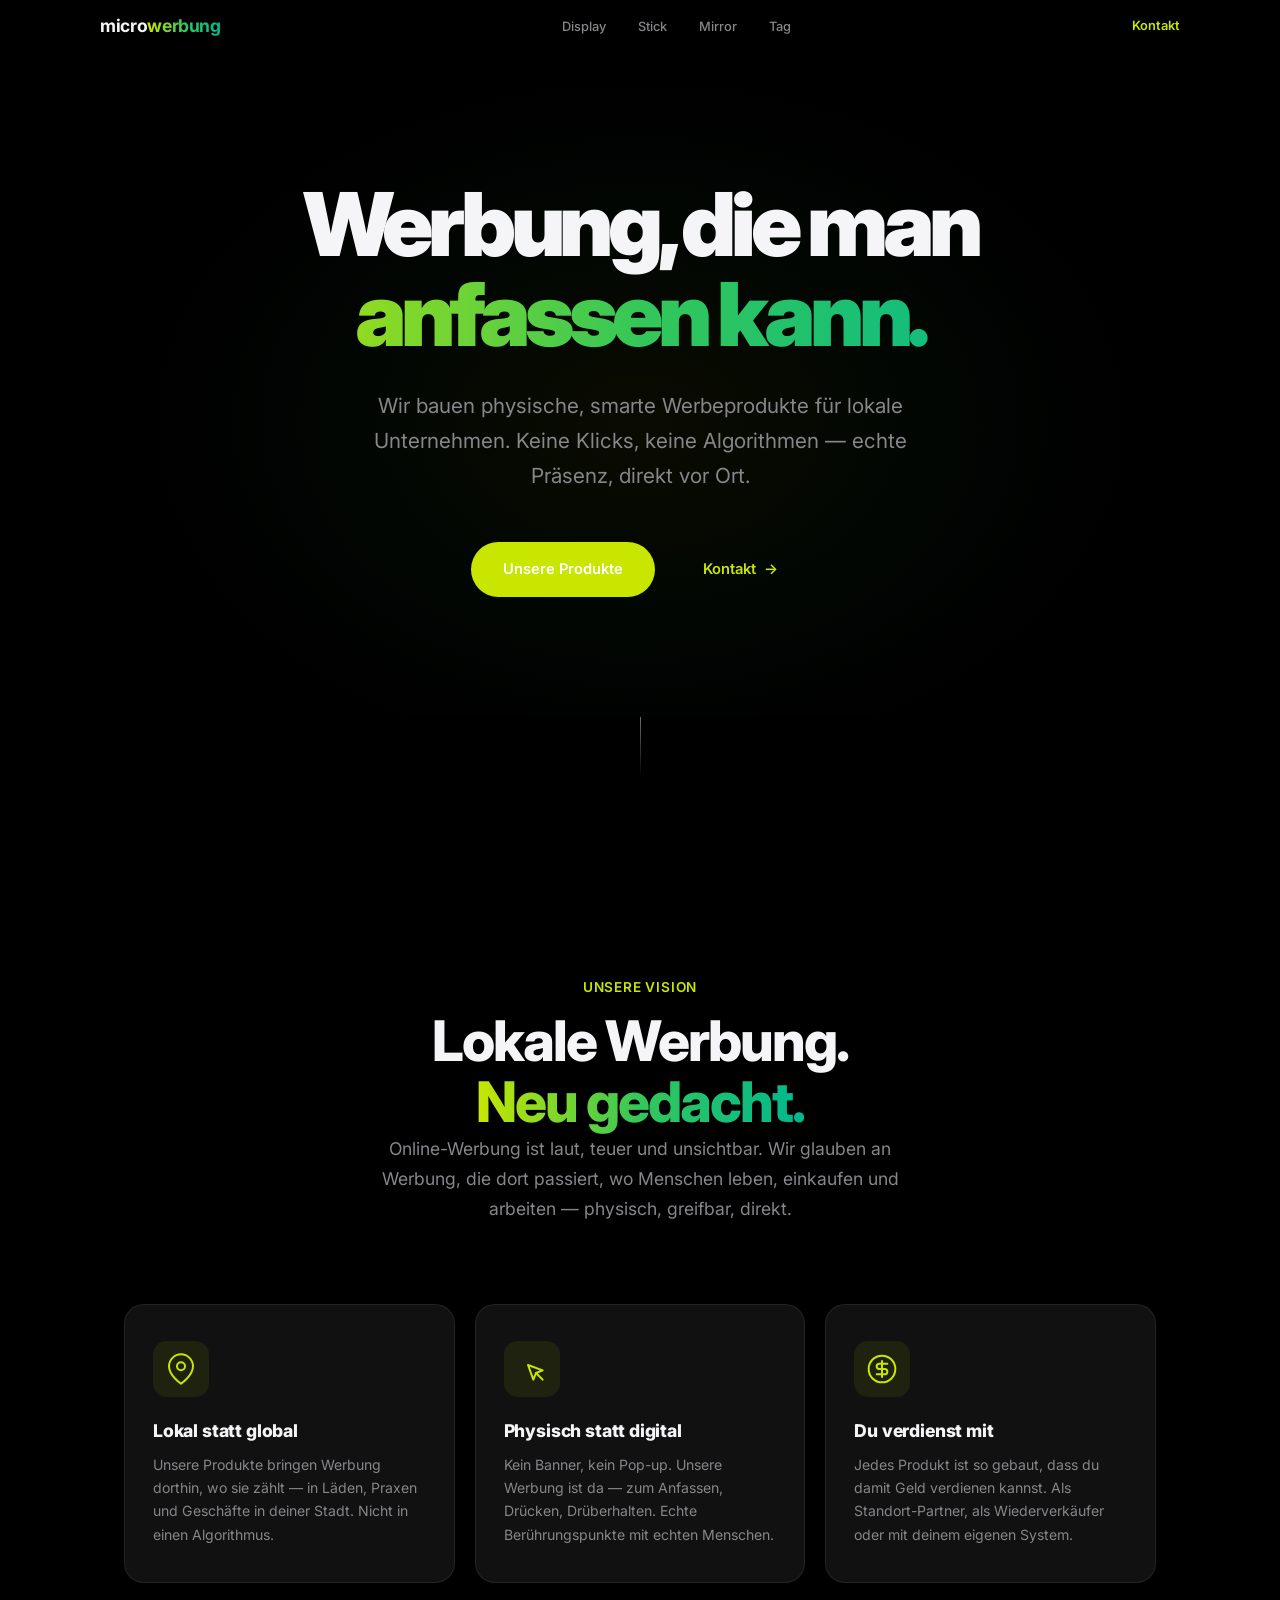
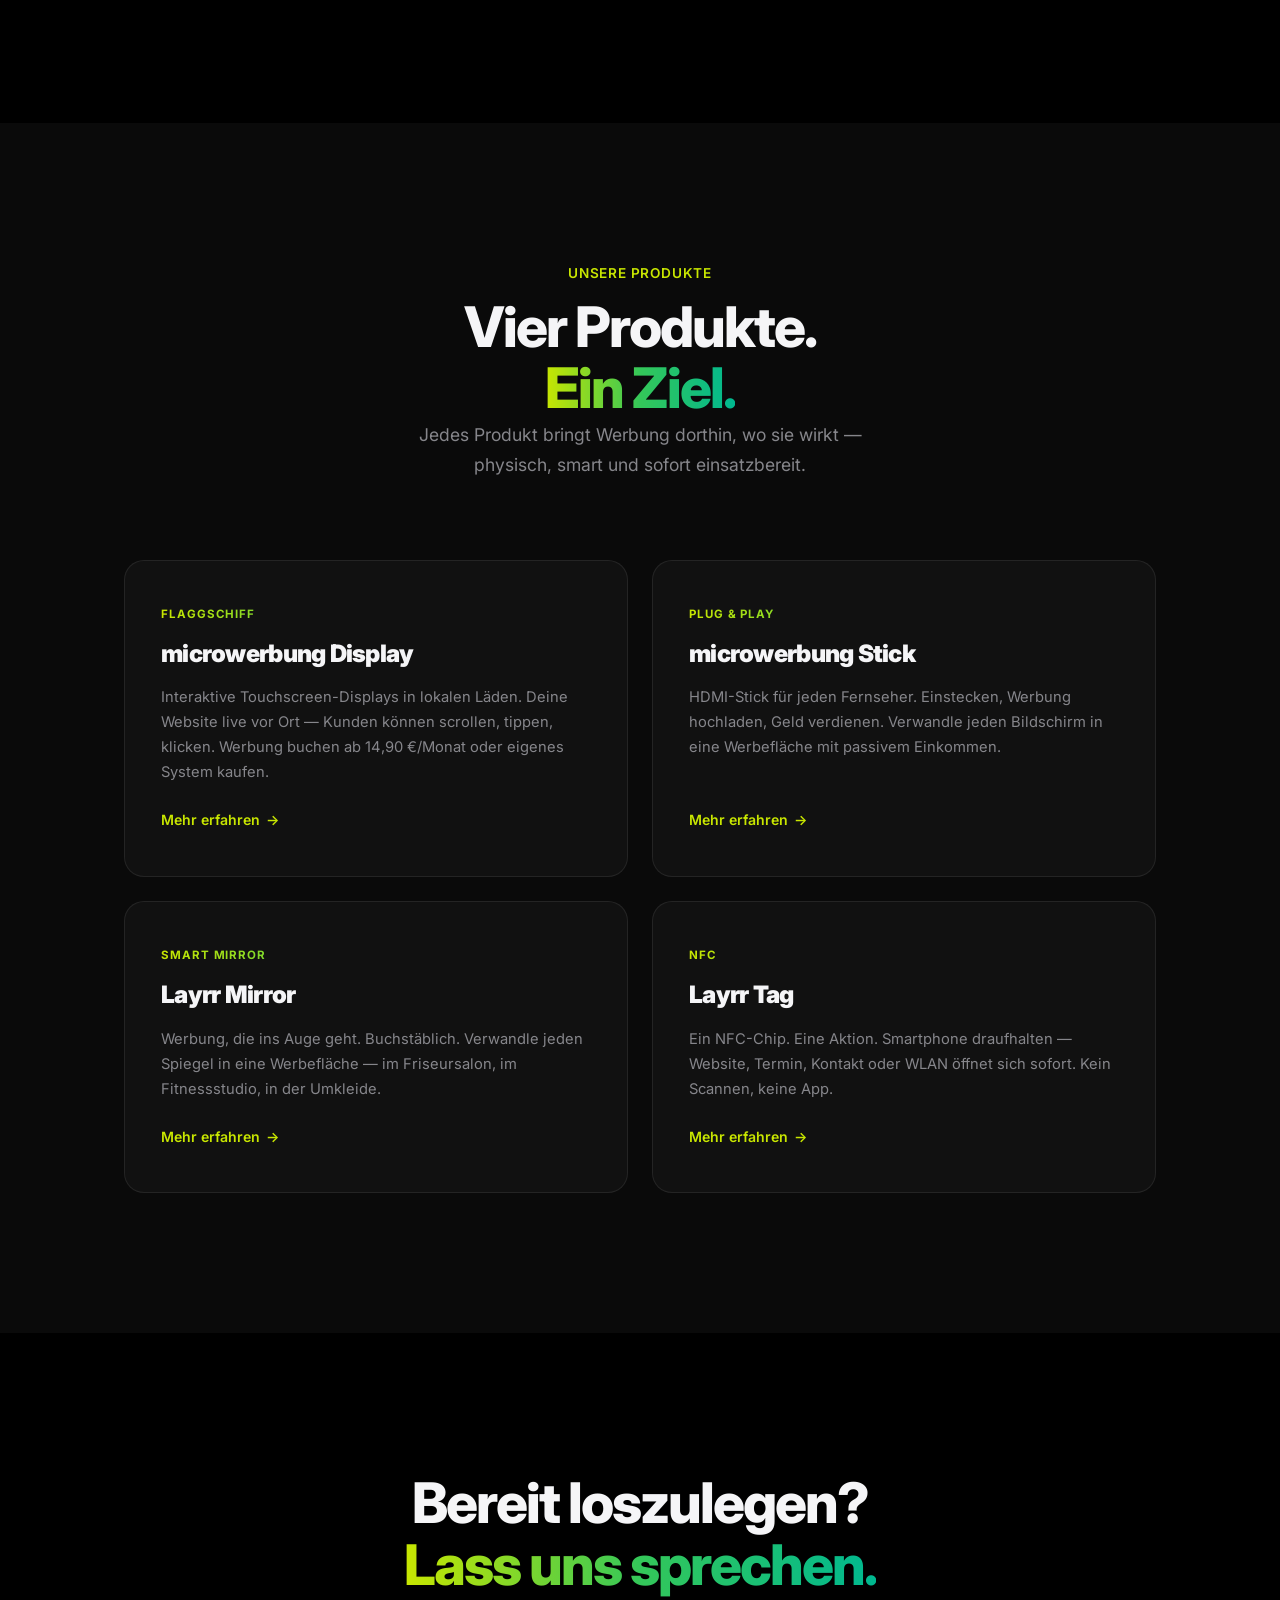
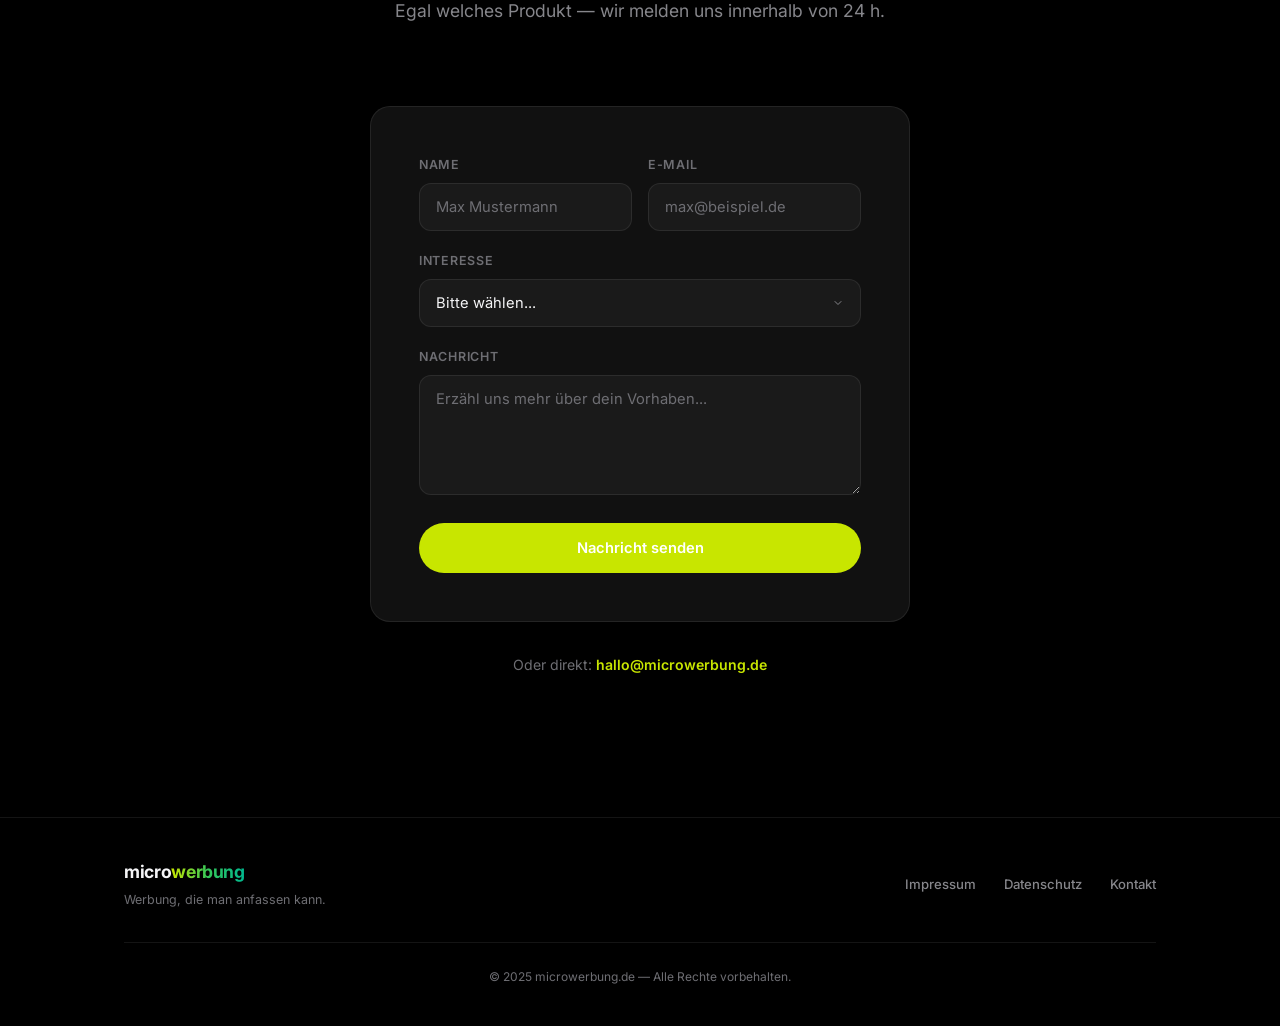
==== commit c272768f: "Remove Layrr Print product from website - Delete print.html and print.css - Remove Print from naviga" ====
--- a/index.html
+++ b/index.html
@@ -4,7 +4,7 @@
 <meta charset="UTF-8">
 <meta name="viewport" content="width=device-width, initial-scale=1.0">
 <title>microwerbung &mdash; Werbung, die man anfassen kann.</title>
-<meta name="description" content="Physische, smarte Werbeprodukte f&uuml;r lokale Unternehmen. Displays, Sticks, Spiegel, NFC-Tags und Visitenkartendrucker &mdash; alles aus einer Hand.">
+<meta name="description" content="Physische, smarte Werbeprodukte f&uuml;r lokale Unternehmen. Displays, Sticks, Spiegel und NFC-Tags &mdash; alles aus einer Hand.">
 <link rel="preconnect" href="https://fonts.googleapis.com">
 <link rel="preconnect" href="https://fonts.gstatic.com" crossorigin>
 <link href="https://fonts.googleapis.com/css2?family=Inter:wght@400;500;600;700;800;900&display=swap" rel="stylesheet">
@@ -207,7 +207,7 @@
 <li><a href="/stick.html">Stick</a></li>
 <li><a href="/mirror.html">Mirror</a></li>
 <li><a href="/tag.html">Tag</a></li>
-<li><a href="/print.html">Print</a></li>
+
 </ul>
 <a href="#kontakt" class="nav-cta">Kontakt</a>
 <button class="hamburger" onclick="document.querySelector('.mobile-menu').classList.toggle('open')" aria-label="Men&uuml;">
@@ -219,7 +219,7 @@
 <a href="/stick.html" onclick="this.parentElement.classList.remove('open')">Stick</a>
 <a href="/mirror.html" onclick="this.parentElement.classList.remove('open')">Mirror</a>
 <a href="/tag.html" onclick="this.parentElement.classList.remove('open')">Tag</a>
-<a href="/print.html" onclick="this.parentElement.classList.remove('open')">Print</a>
+
 <a href="#kontakt" onclick="this.parentElement.classList.remove('open')">Kontakt</a>
 </div>
 </nav>
@@ -283,7 +283,7 @@
 <div class="container">
 <div class="section-header reveal" style="text-align:center">
 <p class="section-eyebrow">Unsere Produkte</p>
-<h2>F&uuml;nf Produkte.<br><span class="gradient-text">Ein Ziel.</span></h2>
+<h2>Vier Produkte.<br><span class="gradient-text">Ein Ziel.</span></h2>
 <p class="section-desc" style="margin:0 auto">Jedes Produkt bringt Werbung dorthin, wo sie wirkt &mdash; physisch, smart und sofort einsatzbereit.</p>
 </div>
 <div class="products-grid">
@@ -320,15 +320,6 @@
 <span class="product-card-link">Mehr erfahren <span class="arrow">&rarr;</span></span>
 </a>
 
-<!-- Print -->
-<a href="/print.html" class="product-card product-card-wide reveal" style="--delay:.5s">
-<div>
-<div class="product-card-eyebrow">Neu</div>
-<h3>Layrr Print</h3>
-<p>Visitenkarten drucken. Sofort. Vor Ort. Klassisch oder mit NFC-Chip &mdash; in Sekunden gedruckt, kein Warten auf den Versand. Deine Kunden gehen mit ihrer Karte raus.</p>
-<span class="product-card-link">Mehr erfahren <span class="arrow">&rarr;</span></span>
-</div>
-</a>
 
 </div>
 </div>
@@ -360,7 +351,7 @@
 <option value="stick">microwerbung Stick</option>
 <option value="mirror">Layrr Mirror</option>
 <option value="tag">Layrr Tag</option>
-<option value="print">Layrr Print</option>
+
 <option value="allgemein">Allgemeine Anfrage</option>
 </select>
 </div>
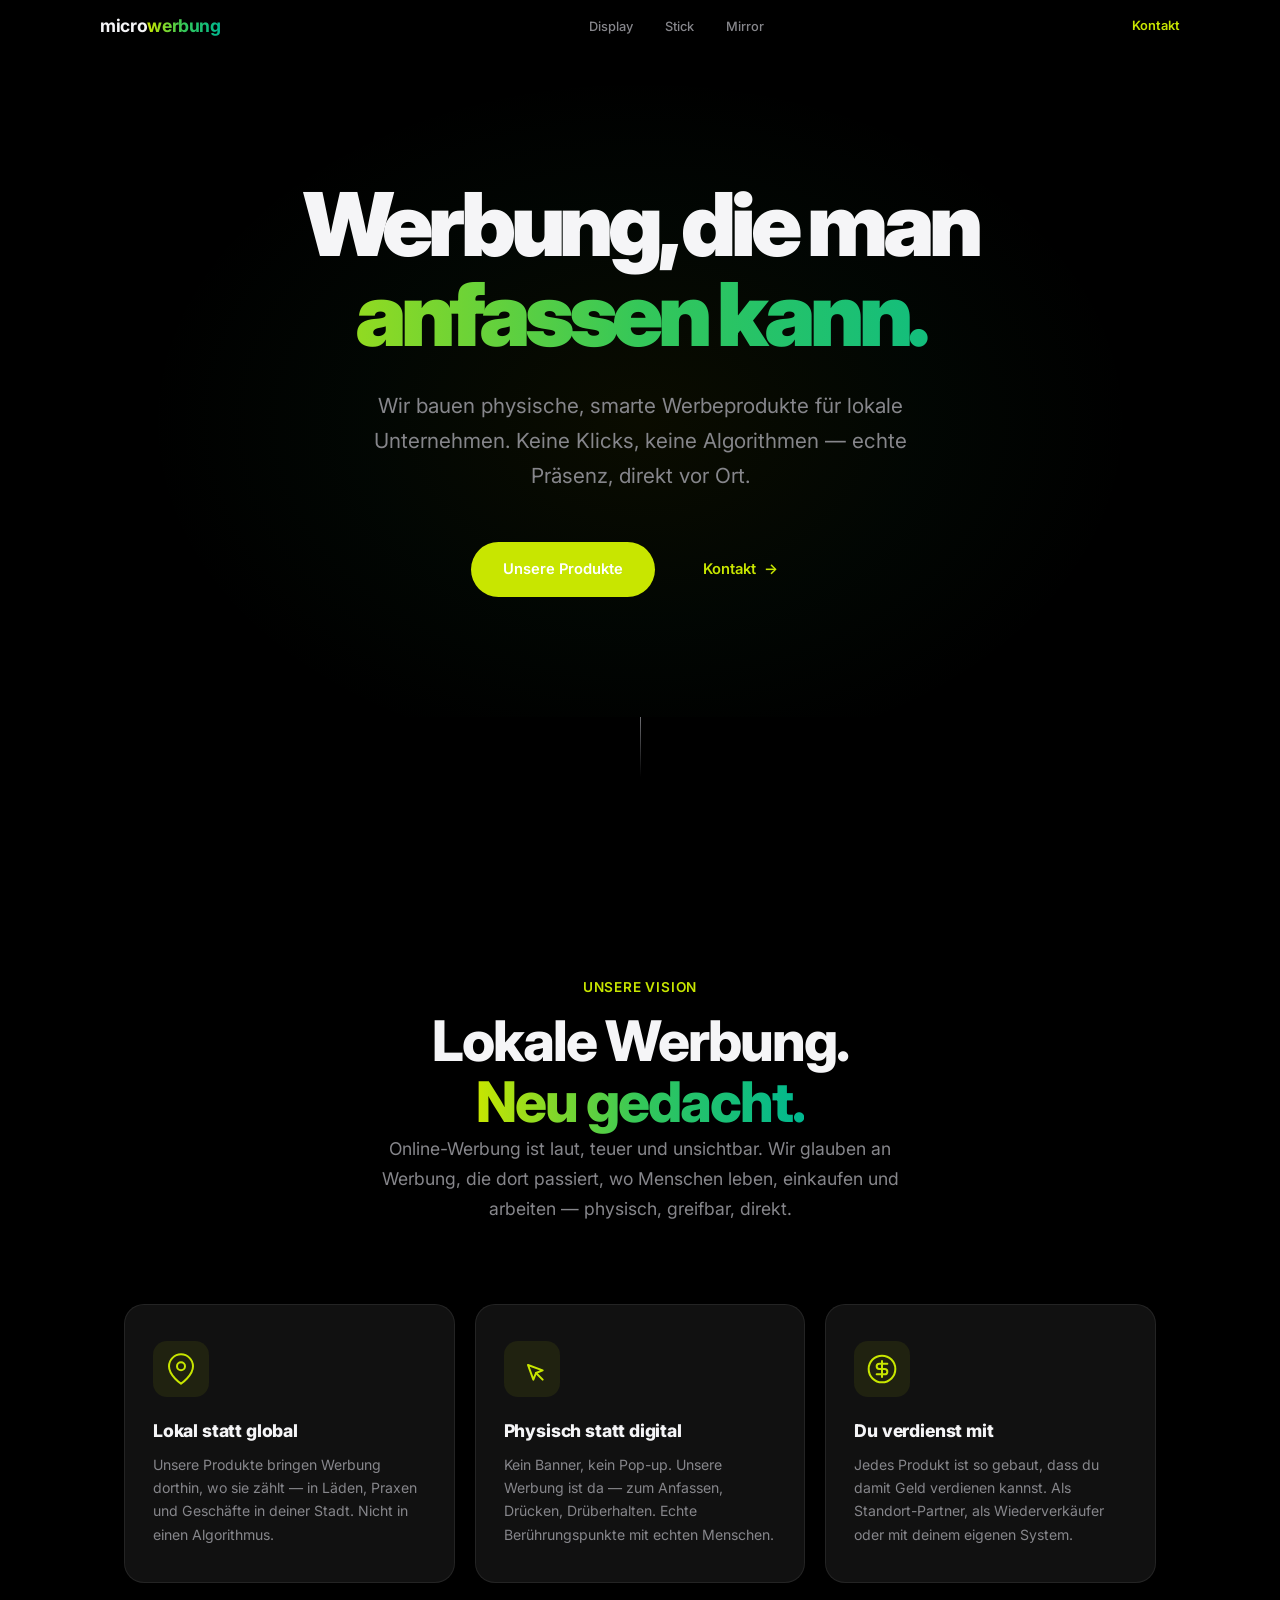
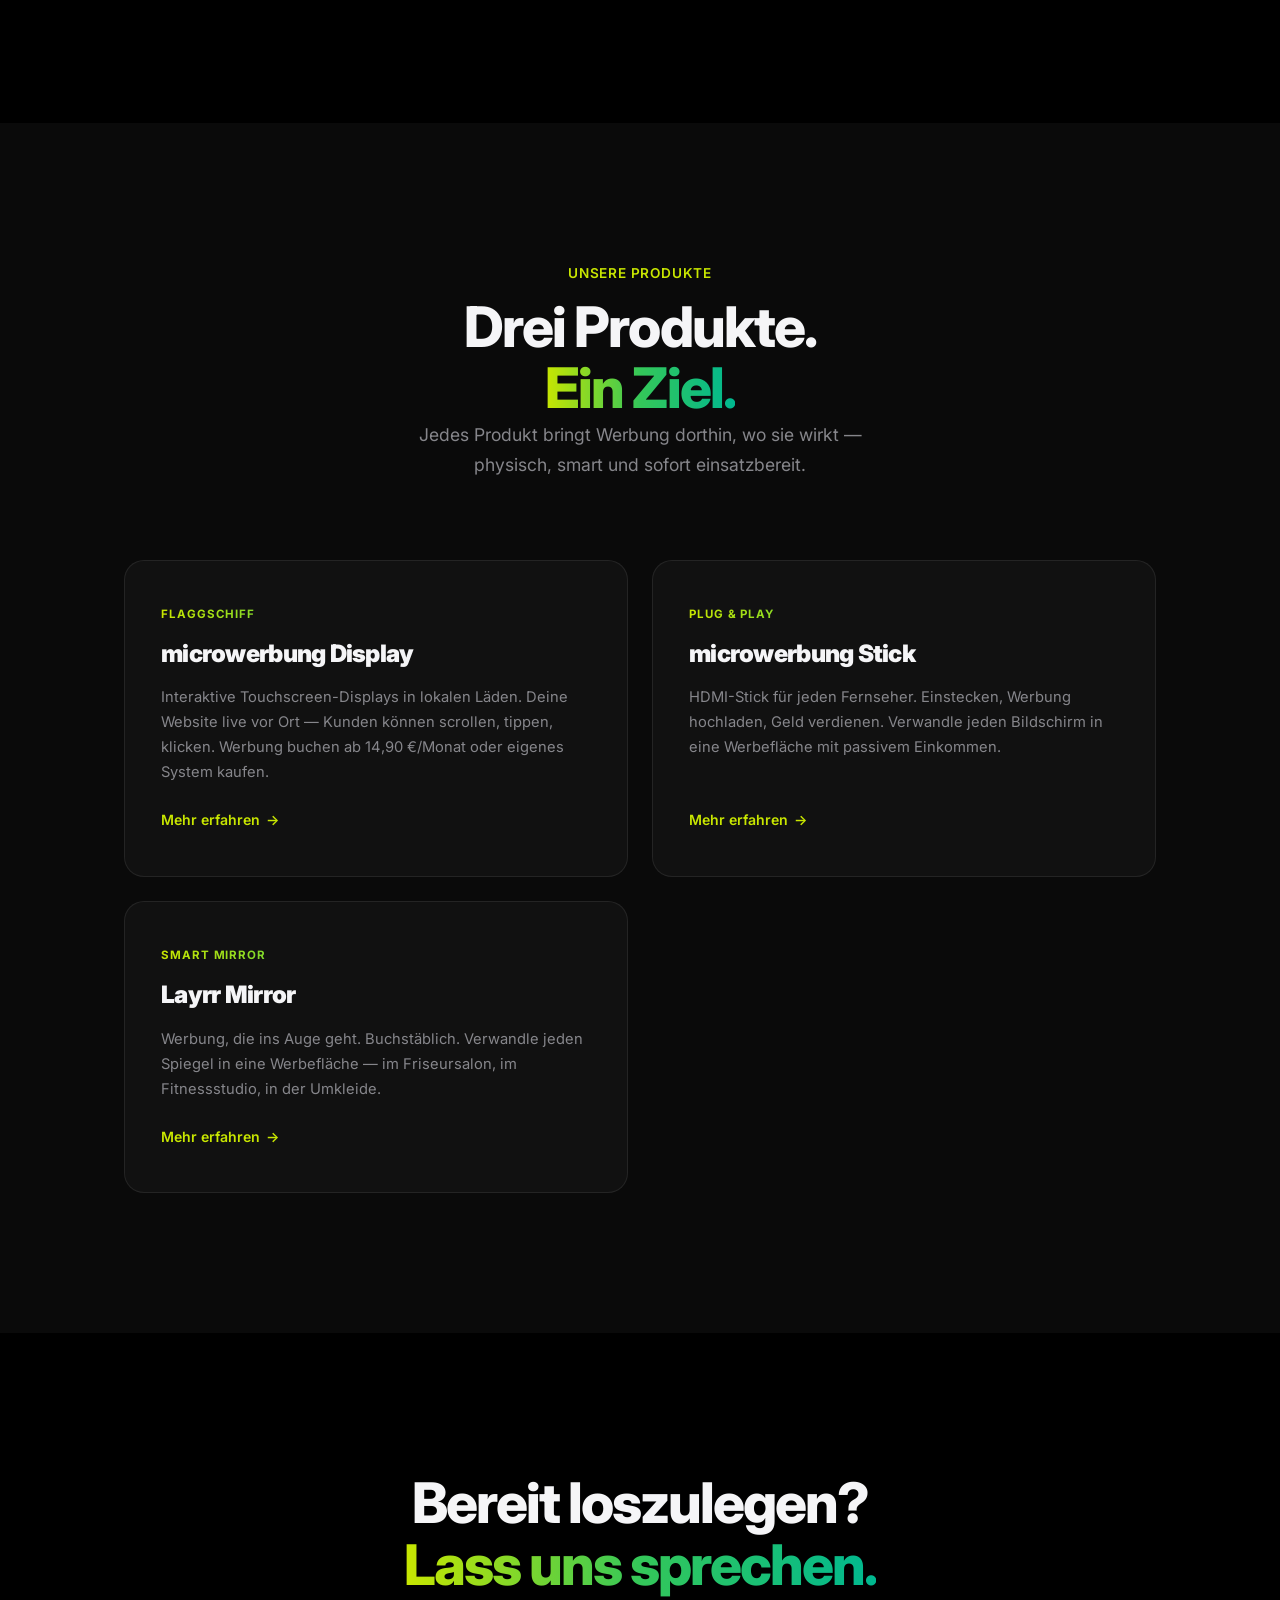
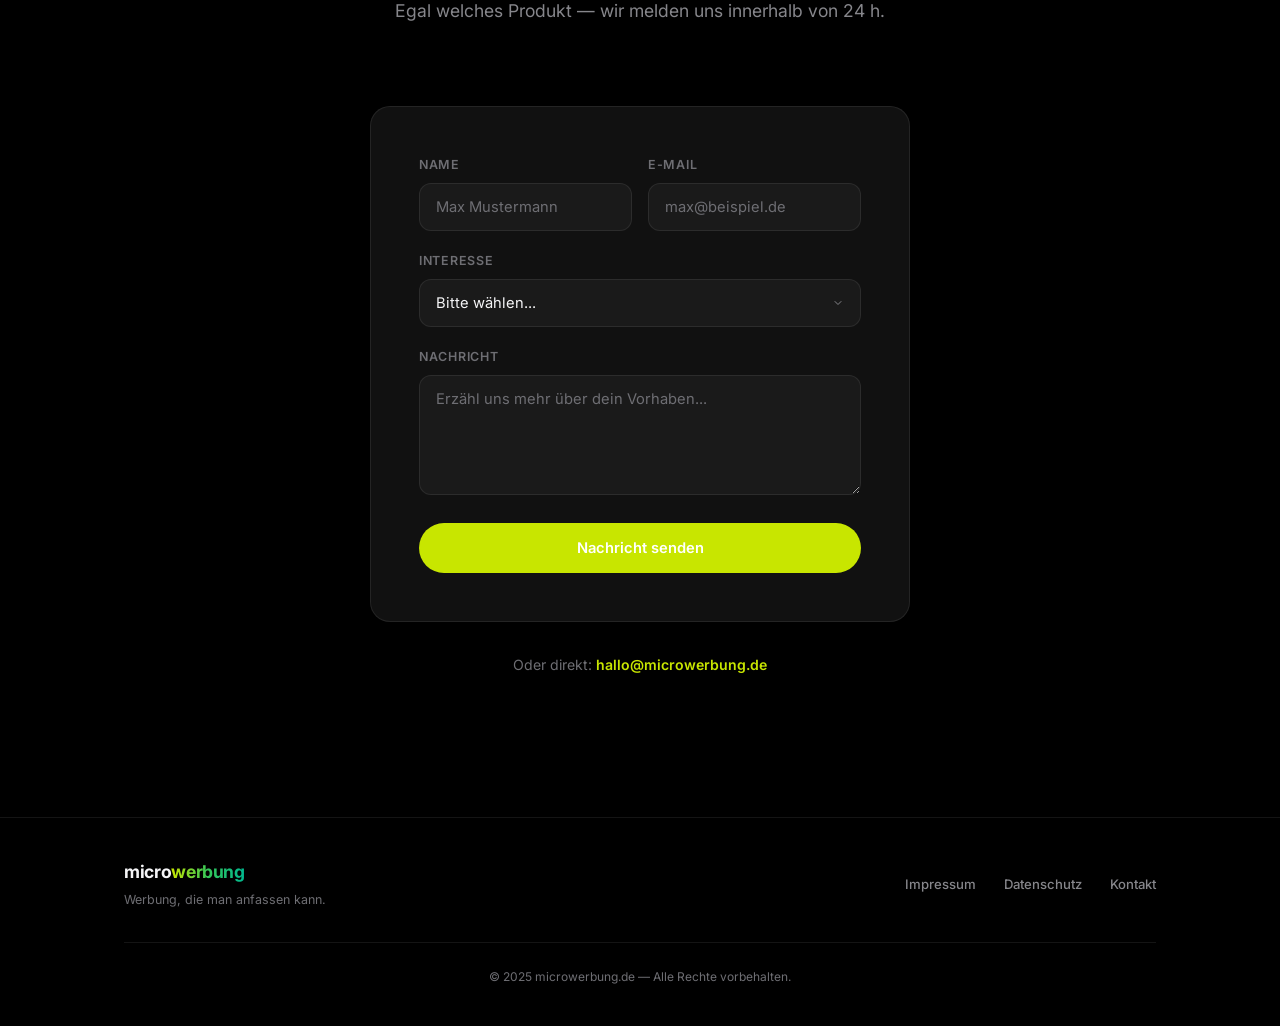
==== commit a8c7056f: "Remove Layrr Tag product from website - Delete tag.html and tag.css - Remove Tag from navigation on " ====
--- a/index.html
+++ b/index.html
@@ -4,7 +4,7 @@
 <meta charset="UTF-8">
 <meta name="viewport" content="width=device-width, initial-scale=1.0">
 <title>microwerbung &mdash; Werbung, die man anfassen kann.</title>
-<meta name="description" content="Physische, smarte Werbeprodukte f&uuml;r lokale Unternehmen. Displays, Sticks, Spiegel und NFC-Tags &mdash; alles aus einer Hand.">
+<meta name="description" content="Physische, smarte Werbeprodukte f&uuml;r lokale Unternehmen. Displays, Sticks und Spiegel &mdash; alles aus einer Hand.">
 <link rel="preconnect" href="https://fonts.googleapis.com">
 <link rel="preconnect" href="https://fonts.gstatic.com" crossorigin>
 <link href="https://fonts.googleapis.com/css2?family=Inter:wght@400;500;600;700;800;900&display=swap" rel="stylesheet">
@@ -206,7 +206,7 @@
 <li><a href="/display.html">Display</a></li>
 <li><a href="/stick.html">Stick</a></li>
 <li><a href="/mirror.html">Mirror</a></li>
-<li><a href="/tag.html">Tag</a></li>
+
 
 </ul>
 <a href="#kontakt" class="nav-cta">Kontakt</a>
@@ -218,7 +218,6 @@
 <a href="/display.html" onclick="this.parentElement.classList.remove('open')">Display</a>
 <a href="/stick.html" onclick="this.parentElement.classList.remove('open')">Stick</a>
 <a href="/mirror.html" onclick="this.parentElement.classList.remove('open')">Mirror</a>
-<a href="/tag.html" onclick="this.parentElement.classList.remove('open')">Tag</a>
 
 <a href="#kontakt" onclick="this.parentElement.classList.remove('open')">Kontakt</a>
 </div>
@@ -283,7 +282,7 @@
 <div class="container">
 <div class="section-header reveal" style="text-align:center">
 <p class="section-eyebrow">Unsere Produkte</p>
-<h2>Vier Produkte.<br><span class="gradient-text">Ein Ziel.</span></h2>
+<h2>Drei Produkte.<br><span class="gradient-text">Ein Ziel.</span></h2>
 <p class="section-desc" style="margin:0 auto">Jedes Produkt bringt Werbung dorthin, wo sie wirkt &mdash; physisch, smart und sofort einsatzbereit.</p>
 </div>
 <div class="products-grid">
@@ -312,13 +311,6 @@
 <span class="product-card-link">Mehr erfahren <span class="arrow">&rarr;</span></span>
 </a>
 
-<!-- Tag -->
-<a href="/tag.html" class="product-card reveal" style="--delay:.4s">
-<div class="product-card-eyebrow">NFC</div>
-<h3>Layrr Tag</h3>
-<p>Ein NFC-Chip. Eine Aktion. Smartphone draufhalten &mdash; Website, Termin, Kontakt oder WLAN &ouml;ffnet sich sofort. Kein Scannen, keine App.</p>
-<span class="product-card-link">Mehr erfahren <span class="arrow">&rarr;</span></span>
-</a>
 
 
 </div>
@@ -350,7 +342,6 @@
 <option value="display">microwerbung Display</option>
 <option value="stick">microwerbung Stick</option>
 <option value="mirror">Layrr Mirror</option>
-<option value="tag">Layrr Tag</option>
 
 <option value="allgemein">Allgemeine Anfrage</option>
 </select>
